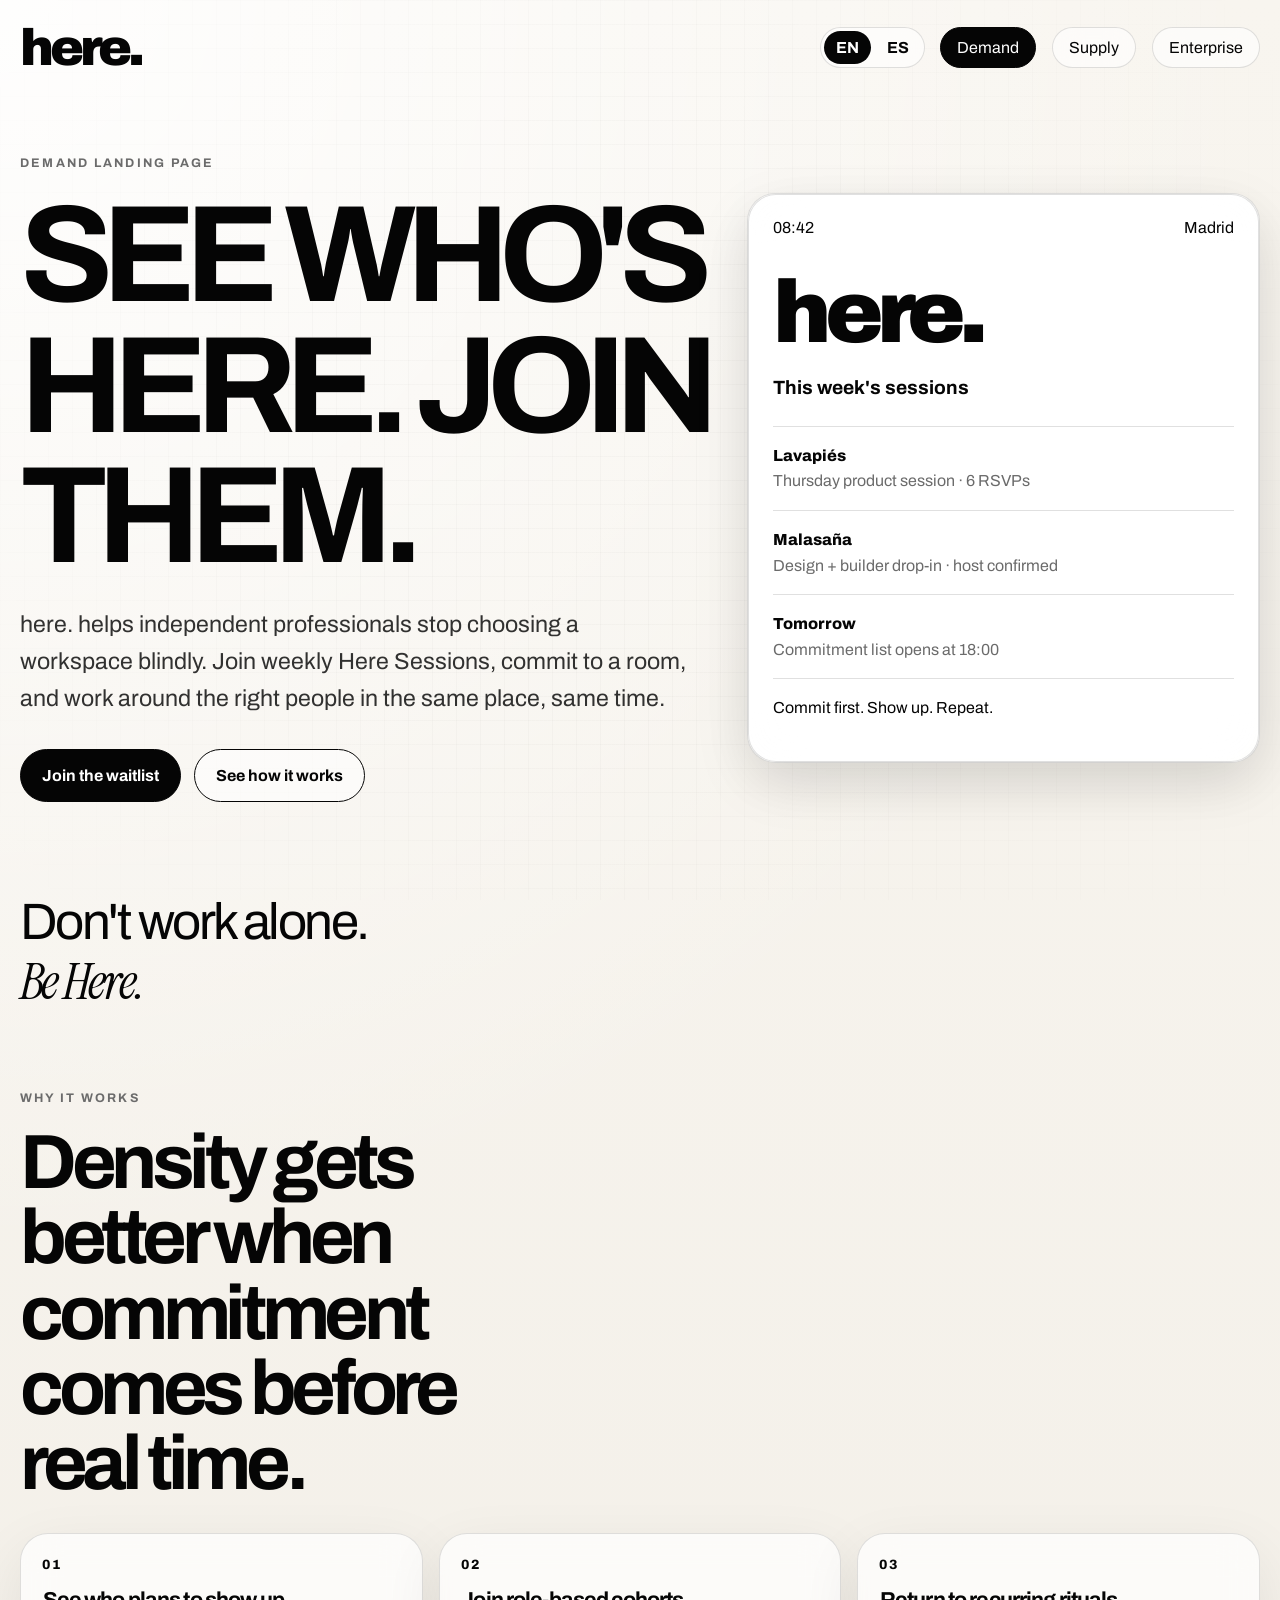
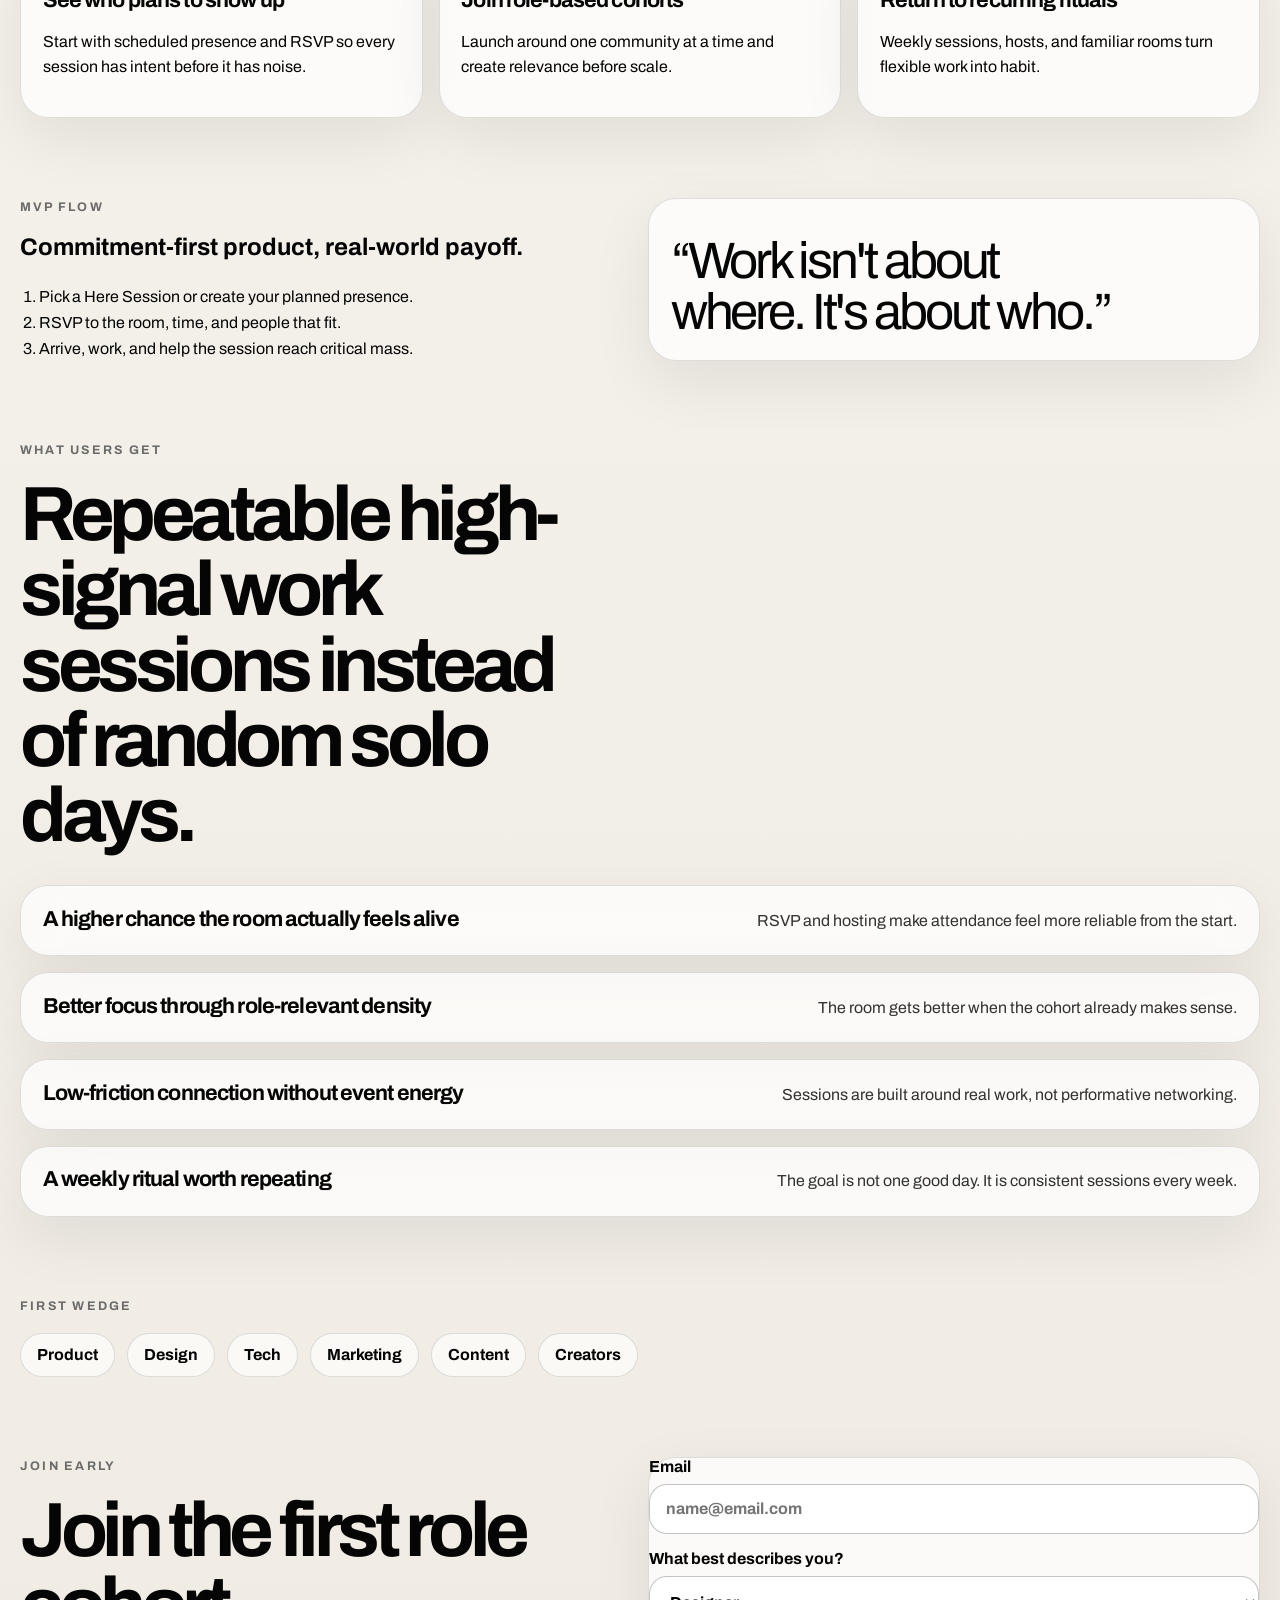
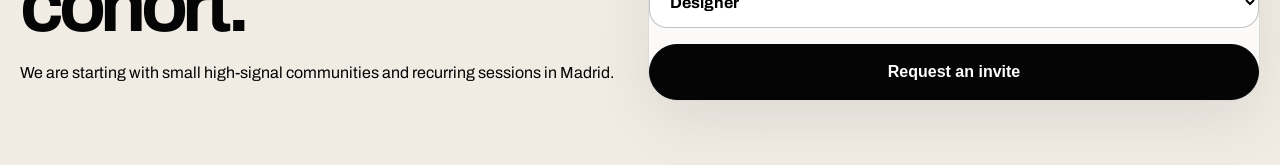
==== demand.html @ 6c0c09dd "Update landing pages from March strategy deck" ====
<!DOCTYPE html>
<html lang="en">
  <head>
    <meta charset="UTF-8" />
    <meta name="viewport" content="width=device-width, initial-scale=1.0" />
    <title data-i18n="meta.demand.title">here. | Demand</title>
    <meta
      data-i18n-attr="content:meta.demand.description"
      name="description"
      content="here. helps independent professionals join repeatable high-density work sessions through scheduled presence and lightweight RSVP."
    />
    <link rel="preconnect" href="https://fonts.googleapis.com" />
    <link rel="preconnect" href="https://fonts.gstatic.com" crossorigin />
    <link
      href="https://fonts.googleapis.com/css2?family=Archivo:wght@400;500;700;800;900&family=Instrument+Serif:ital@0;1&display=swap"
      rel="stylesheet"
    />
    <link rel="stylesheet" href="./styles.css" />
    <script defer src="./script.js"></script>
  </head>
  <body>
    <div class="page-noise" aria-hidden="true"></div>
    <header class="site-header">
      <a class="brandmark" href="./index.html" aria-label="here. home">here.</a>
      <div class="header-actions">
        <div class="language-switcher" aria-label="Language switcher">
          <button type="button" class="lang-button" data-lang="en">EN</button>
          <button type="button" class="lang-button" data-lang="es">ES</button>
        </div>
        <nav class="site-nav">
        <a href="./demand.html" aria-current="page" data-i18n="nav.demand">Demand</a>
        <a href="./supply.html" data-i18n="nav.supply">Supply</a>
        <a href="./enterprise.html" data-i18n="nav.enterprise">Enterprise</a>
        </nav>
      </div>
    </header>

    <main>
      <section class="hero hero-demand">
        <div class="hero-copy reveal">
          <p class="eyebrow" data-i18n="demand.hero.eyebrow">Demand landing page</p>
          <h1 data-i18n="demand.hero.title">See who&apos;s Here. Join them.</h1>
          <p class="hero-text" data-i18n="demand.hero.text">
            here. helps independent professionals stop choosing a workspace
            blindly. Join weekly Here Sessions, commit to a room, and work
            around the right people in the same place, same time.
          </p>
          <div class="hero-actions">
            <a class="button button-solid" href="#waitlist" data-i18n="demand.hero.ctaPrimary">Join the waitlist</a>
            <a class="button button-ghost" href="#how-it-works" data-i18n="demand.hero.ctaSecondary">See how it works</a>
          </div>
        </div>

        <div class="hero-panel reveal">
          <div class="presence-card">
            <div class="presence-top">
              <span>08:42</span>
              <span>Madrid</span>
            </div>
            <div class="presence-brand">here.</div>
            <p class="presence-question" data-i18n="demand.card.title">This week&apos;s sessions</p>
            <ul class="presence-list">
              <li>
                <span class="presence-place" data-i18n="demand.card.placeOne">Lavapiés</span>
                <span class="presence-meta" data-i18n="demand.card.metaOne">Thursday product session · 6 RSVPs</span>
              </li>
              <li>
                <span class="presence-place" data-i18n="demand.card.placeTwo">Malasaña</span>
                <span class="presence-meta" data-i18n="demand.card.metaTwo">Design + builder drop-in · host confirmed</span>
              </li>
              <li>
                <span class="presence-place" data-i18n="demand.card.placeThree">Tomorrow</span>
                <span class="presence-meta" data-i18n="demand.card.metaThree">Commitment list opens at 18:00</span>
              </li>
            </ul>
            <p class="presence-foot" data-i18n="demand.card.foot">
              Commit first. Show up. Repeat.
            </p>
          </div>
        </div>
      </section>

      <section class="statement-strip reveal">
        <p data-i18n="demand.statement.one">Don&apos;t work alone.</p>
        <p data-i18n="demand.statement.two">Be Here.</p>
      </section>

      <section class="content-grid" id="problem">
        <div class="section-intro reveal">
          <p class="eyebrow" data-i18n="demand.why.eyebrow">Why it works</p>
          <h2 data-i18n="demand.why.title">Density gets better when commitment comes before real time.</h2>
        </div>
        <div class="feature-grid">
          <article class="feature-card reveal">
            <span class="feature-index">01</span>
            <h3 data-i18n="demand.why.one.title">See who plans to show up</h3>
            <p data-i18n="demand.why.one.text">
              Start with scheduled presence and RSVP so every session has intent
              before it has noise.
            </p>
          </article>
          <article class="feature-card reveal">
            <span class="feature-index">02</span>
            <h3 data-i18n="demand.why.two.title">Join role-based cohorts</h3>
            <p data-i18n="demand.why.two.text">
              Launch around one community at a time and create relevance before scale.
            </p>
          </article>
          <article class="feature-card reveal">
            <span class="feature-index">03</span>
            <h3 data-i18n="demand.why.three.title">Return to recurring rituals</h3>
            <p data-i18n="demand.why.three.text">
              Weekly sessions, hosts, and familiar rooms turn flexible work into habit.
            </p>
          </article>
        </div>
      </section>

      <section class="split-section" id="how-it-works">
        <div class="split-copy reveal">
          <p class="eyebrow" data-i18n="demand.product.eyebrow">MVP flow</p>
          <h2 data-i18n="demand.product.title">Commitment-first product, real-world payoff.</h2>
          <ol class="steps">
            <li data-i18n="demand.product.stepOne">Pick a Here Session or create your planned presence.</li>
            <li data-i18n="demand.product.stepTwo">RSVP to the room, time, and people that fit.</li>
            <li data-i18n="demand.product.stepThree">Arrive, work, and help the session reach critical mass.</li>
          </ol>
        </div>
        <div class="split-visual reveal">
          <div class="quote-card">
            <p class="quote-text" data-i18n="demand.product.quote">
              “Work isn’t about where. It’s about who.”
            </p>
          </div>
        </div>
      </section>

      <section class="content-grid">
        <div class="section-intro reveal">
          <p class="eyebrow" data-i18n="demand.benefits.eyebrow">What users get</p>
          <h2 data-i18n="demand.benefits.title">Repeatable high-signal work sessions instead of random solo days.</h2>
        </div>
        <div class="benefit-stack">
          <article class="benefit-row reveal">
            <h3 data-i18n="demand.benefits.one.title">A higher chance the room actually feels alive</h3>
            <p data-i18n="demand.benefits.one.text">
              RSVP and hosting make attendance feel more reliable from the start.
            </p>
          </article>
          <article class="benefit-row reveal">
            <h3 data-i18n="demand.benefits.two.title">Better focus through role-relevant density</h3>
            <p data-i18n="demand.benefits.two.text">
              The room gets better when the cohort already makes sense.
            </p>
          </article>
          <article class="benefit-row reveal">
            <h3 data-i18n="demand.benefits.three.title">Low-friction connection without event energy</h3>
            <p data-i18n="demand.benefits.three.text">
              Sessions are built around real work, not performative networking.
            </p>
          </article>
          <article class="benefit-row reveal">
            <h3 data-i18n="demand.benefits.four.title">A weekly ritual worth repeating</h3>
            <p data-i18n="demand.benefits.four.text">
              The goal is not one good day. It is consistent sessions every week.
            </p>
          </article>
        </div>
      </section>

      <section class="audience-band reveal">
        <p class="eyebrow" data-i18n="demand.audience.eyebrow">First wedge</p>
        <div class="audience-tags">
          <span data-i18n="demand.audience.tagOne">Product</span>
          <span data-i18n="demand.audience.tagTwo">Design</span>
          <span data-i18n="demand.audience.tagThree">Tech</span>
          <span data-i18n="demand.audience.tagFour">Marketing</span>
          <span data-i18n="demand.audience.tagFive">Content</span>
          <span data-i18n="demand.audience.tagSix">Creators</span>
        </div>
      </section>

      <section class="waitlist-section" id="waitlist">
        <div class="waitlist-copy reveal">
          <p class="eyebrow" data-i18n="demand.waitlist.eyebrow">Join early</p>
          <h2 data-i18n="demand.waitlist.title">Join the first role cohort.</h2>
          <p data-i18n="demand.waitlist.text">
            We are starting with small high-signal communities and recurring
            sessions in Madrid.
          </p>
        </div>
        <form class="waitlist-form reveal">
          <label>
            <span data-i18n="demand.form.emailLabel">Email</span>
            <input type="email" placeholder="name@email.com" data-i18n-attr="placeholder:demand.form.emailPlaceholder" />
          </label>
          <label>
            <span data-i18n="demand.form.roleLabel">What best describes you?</span>
            <select>
              <option data-i18n="demand.form.roleOne">Designer</option>
              <option data-i18n="demand.form.roleTwo">Builder</option>
              <option data-i18n="demand.form.roleThree">Marketer</option>
              <option data-i18n="demand.form.roleFour">Creator</option>
              <option data-i18n="demand.form.roleFive">Other independent professional</option>
            </select>
          </label>
          <button class="button button-solid" type="submit" data-i18n="demand.form.button">
            Request an invite
          </button>
        </form>
      </section>
    </main>
  </body>
</html>
---- styles.css ----
:root {
  --bg: #f4f1ea;
  --paper: #ffffff;
  --ink: #050505;
  --muted: #6b6b6b;
  --signal: #1d8f63;
  --warm: #bc7e41;
  --line: rgba(5, 5, 5, 0.12);
  --line-strong: rgba(5, 5, 5, 0.24);
  --shadow: 0 20px 60px rgba(5, 5, 5, 0.08);
  --radius: 28px;
  --max-width: 1240px;
}

* {
  box-sizing: border-box;
}

html {
  scroll-behavior: smooth;
}

body {
  margin: 0;
  background:
    radial-gradient(circle at top left, rgba(255, 255, 255, 0.9), transparent 35%),
    linear-gradient(180deg, #f8f5ef 0%, #f0ece4 100%);
  color: var(--ink);
  font-family: "Archivo", "Helvetica Neue", sans-serif;
}

body.selector-page {
  min-height: 100vh;
  display: grid;
  place-items: center;
}

a {
  color: inherit;
  text-decoration: none;
}

p,
li,
input,
select,
button {
  font-size: 1rem;
  line-height: 1.6;
}

h1,
h2,
h3,
strong {
  margin: 0;
}

.page-noise {
  position: fixed;
  inset: 0;
  background-image:
    linear-gradient(rgba(5, 5, 5, 0.02) 1px, transparent 1px),
    linear-gradient(90deg, rgba(5, 5, 5, 0.02) 1px, transparent 1px);
  background-size: 24px 24px;
  pointer-events: none;
  mask-image: radial-gradient(circle at center, black 40%, transparent 100%);
}

.site-header,
.hero,
.statement-strip,
.content-grid,
.split-section,
.audience-band,
.sound-section,
.waitlist-section,
.pricing-band {
  width: min(calc(100% - 2rem), var(--max-width));
  margin-inline: auto;
}

.site-header {
  display: flex;
  align-items: center;
  justify-content: space-between;
  padding: 1.25rem 0 0;
}

.brandmark,
.selector-brand {
  font-size: clamp(2rem, 4vw, 4rem);
  font-weight: 900;
  letter-spacing: -0.08em;
}

.site-nav {
  display: flex;
  gap: 1rem;
}

.header-actions {
  display: flex;
  align-items: center;
  gap: 0.9rem;
}

.language-switcher {
  display: inline-flex;
  align-items: center;
  gap: 0.25rem;
  padding: 0.2rem;
  border: 1px solid var(--line);
  border-radius: 999px;
  background: rgba(255, 255, 255, 0.6);
  backdrop-filter: blur(14px);
}

.lang-button {
  border: 0;
  background: transparent;
  color: var(--ink);
  border-radius: 999px;
  padding: 0.5rem 0.75rem;
  font: inherit;
  font-weight: 700;
  cursor: pointer;
}

.lang-button.is-active {
  background: var(--ink);
  color: var(--paper);
}

.site-nav a {
  border: 1px solid var(--line);
  border-radius: 999px;
  padding: 0.7rem 1rem;
  background: rgba(255, 255, 255, 0.6);
  backdrop-filter: blur(14px);
}

.site-nav a[aria-current="page"] {
  border-color: var(--ink);
  background: var(--ink);
  color: var(--paper);
}

.hero {
  min-height: calc(100vh - 5rem);
  display: grid;
  grid-template-columns: 1.15fr 0.85fr;
  gap: 2rem;
  align-items: center;
  padding: 4rem 0 5rem;
}

.hero-copy h1 {
  max-width: 9ch;
  font-size: clamp(4rem, 11vw, 8.6rem);
  line-height: 0.95;
  letter-spacing: -0.08em;
  text-transform: uppercase;
}

.eyebrow {
  margin: 0 0 1rem;
  color: var(--muted);
  font-size: 0.78rem;
  font-weight: 700;
  letter-spacing: 0.18em;
  text-transform: uppercase;
}

.hero-text,
.selector-intro {
  max-width: 42rem;
  margin: 1.5rem 0 0;
  font-size: clamp(1.1rem, 2vw, 1.45rem);
  color: rgba(5, 5, 5, 0.82);
}

.hero-actions {
  display: flex;
  flex-wrap: wrap;
  gap: 0.85rem;
  margin-top: 2rem;
}

.button {
  display: inline-flex;
  align-items: center;
  justify-content: center;
  min-height: 3.3rem;
  padding: 0.8rem 1.3rem;
  border-radius: 999px;
  border: 1px solid var(--ink);
  font-weight: 700;
}

.button-solid {
  background: var(--ink);
  color: var(--paper);
}

.button-ghost {
  background: rgba(255, 255, 255, 0.55);
}

.hero-panel,
.selector-card,
.feature-card,
.quote-card,
.benefit-row,
.sound-card,
.waitlist-form,
.metrics-card,
.presence-card,
.price-cards article {
  background: rgba(255, 255, 255, 0.72);
  border: 1px solid var(--line);
  border-radius: var(--radius);
  box-shadow: var(--shadow);
  backdrop-filter: blur(18px);
}

.presence-card,
.metrics-card {
  padding: 1.5rem;
}

.presence-top,
.metric-row {
  display: flex;
  justify-content: space-between;
  gap: 1rem;
}

.presence-brand {
  margin-top: 1.8rem;
  font-size: clamp(3rem, 7vw, 5.5rem);
  font-weight: 900;
  letter-spacing: -0.08em;
}

.presence-question {
  margin: 0.8rem 0 1.4rem;
  font-size: 1.2rem;
  font-weight: 700;
}

.presence-list {
  padding: 0;
  margin: 0;
  list-style: none;
  border-top: 1px solid var(--line);
}

.presence-list li,
.metric-row {
  padding: 1rem 0;
  border-bottom: 1px solid var(--line);
}

.presence-place,
.metric-row strong,
.sound-keyword {
  display: block;
  font-weight: 800;
}

.metric-row strong,
.price-cards article strong {
  color: var(--signal);
}

.presence-meta,
.metrics-note {
  color: var(--muted);
}

.statement-strip {
  display: grid;
  gap: 0.35rem;
  padding: 0 0 5rem;
}

.statement-strip p {
  margin: 0;
  font-size: clamp(1.7rem, 4vw, 3.3rem);
  line-height: 1.05;
  letter-spacing: -0.05em;
}

.statement-strip p:last-child {
  font-family: "Instrument Serif", serif;
  font-style: italic;
}

.content-grid,
.sound-section,
.pricing-band {
  padding: 0 0 5rem;
}

.section-intro {
  margin-bottom: 2rem;
}

.section-intro h2,
.waitlist-copy h2 {
  max-width: 12ch;
  font-size: clamp(2.5rem, 6vw, 5rem);
  line-height: 0.98;
  letter-spacing: -0.07em;
}

.feature-grid,
.benefit-stack,
.price-cards {
  display: grid;
  gap: 1rem;
}

.feature-grid {
  grid-template-columns: repeat(3, minmax(0, 1fr));
}

.feature-card,
.benefit-row,
.quote-card,
.sound-card,
.price-cards article {
  padding: 1.35rem;
}

.feature-index {
  display: inline-block;
  margin-bottom: 1rem;
  font-size: 0.84rem;
  font-weight: 800;
  letter-spacing: 0.14em;
}

.feature-card h3,
.benefit-row h3 {
  font-size: 1.35rem;
  line-height: 1.1;
  letter-spacing: -0.04em;
}

.split-section,
.waitlist-section {
  display: grid;
  grid-template-columns: repeat(2, minmax(0, 1fr));
  gap: 1rem;
  align-items: stretch;
  padding: 0 0 5rem;
}

.steps,
.value-list {
  margin: 1.5rem 0 0;
  padding-left: 1.2rem;
}

.split-visual {
  display: grid;
}

.quote-card {
  min-height: 100%;
  display: grid;
  place-items: end start;
}

.quote-text {
  margin: 0;
  max-width: 16ch;
  font-size: clamp(2rem, 4vw, 3.7rem);
  line-height: 1;
  letter-spacing: -0.06em;
}

.benefit-row {
  display: flex;
  align-items: start;
  justify-content: space-between;
  gap: 1.25rem;
}

.benefit-row p {
  max-width: 34rem;
  margin: 0;
  color: rgba(5, 5, 5, 0.82);
}

.audience-band {
  padding: 0 0 5rem;
}

.audience-tags {
  display: flex;
  flex-wrap: wrap;
  gap: 0.75rem;
}

.audience-tags span {
  padding: 0.8rem 1rem;
  border: 1px solid var(--line);
  border-radius: 999px;
  background: rgba(255, 255, 255, 0.65);
  font-weight: 700;
}

.sound-card {
  max-width: 40rem;
}

.pricing-band .price-cards {
  grid-template-columns: repeat(3, minmax(0, 1fr));
}

.price-cards article strong {
  font-size: clamp(2rem, 4vw, 3rem);
  line-height: 1;
  letter-spacing: -0.06em;
}

.price-cards article {
  border-color: rgba(29, 143, 99, 0.18);
}

.price-cards article span {
  display: block;
  margin-top: 0.65rem;
  color: var(--muted);
}

.waitlist-section {
  padding-bottom: 4rem;
}

.waitlist-form {
  display: grid;
  gap: 1rem;
}

.waitlist-form label {
  display: grid;
  gap: 0.45rem;
  font-weight: 700;
}

.waitlist-form input,
.waitlist-form select {
  width: 100%;
  border: 1px solid var(--line-strong);
  border-radius: 18px;
  padding: 0.95rem 1rem;
  font: inherit;
  background: rgba(255, 255, 255, 0.95);
}

.selector-shell {
  width: min(calc(100% - 2rem), 70rem);
  padding: 3rem;
}

.selector-grid {
  display: grid;
  grid-template-columns: repeat(2, minmax(0, 1fr));
  gap: 1rem;
  margin-top: 2rem;
}

.selector-card {
  display: grid;
  gap: 0.75rem;
  padding: 1.5rem;
}

.selector-card strong {
  font-size: 1.6rem;
  line-height: 1.05;
  letter-spacing: -0.05em;
}

.selector-label,
.metrics-label {
  color: var(--muted);
  font-size: 0.78rem;
  font-weight: 700;
  letter-spacing: 0.16em;
  text-transform: uppercase;
}

.index-page .selector-grid {
  margin-top: 0;
}

.reveal {
  opacity: 0;
  transform: translateY(20px);
  transition: opacity 700ms ease, transform 700ms ease;
}

.reveal.is-visible {
  opacity: 1;
  transform: translateY(0);
}

@media (prefers-reduced-motion: reduce) {
  html {
    scroll-behavior: auto;
  }

  .reveal {
    opacity: 1;
    transform: none;
    transition: none;
  }
}

@media (max-width: 960px) {
  .hero,
  .split-section,
  .waitlist-section,
  .feature-grid,
  .pricing-band .price-cards,
  .selector-grid {
    grid-template-columns: 1fr;
  }

  .hero {
    min-height: auto;
    padding-top: 2.5rem;
  }

  .benefit-row {
    flex-direction: column;
  }

  .section-intro h2,
  .waitlist-copy h2,
  .quote-text {
    max-width: none;
  }
}

@media (max-width: 640px) {
  .site-header {
    flex-direction: column;
    align-items: flex-start;
    gap: 1rem;
  }

  .header-actions {
    width: 100%;
    flex-direction: column;
    align-items: flex-start;
  }

  .selector-shell {
    padding: 1.5rem;
  }

  .hero-copy h1 {
    font-size: clamp(3rem, 20vw, 5.2rem);
  }

  .statement-strip p {
    font-size: clamp(1.5rem, 8vw, 2.4rem);
  }
}
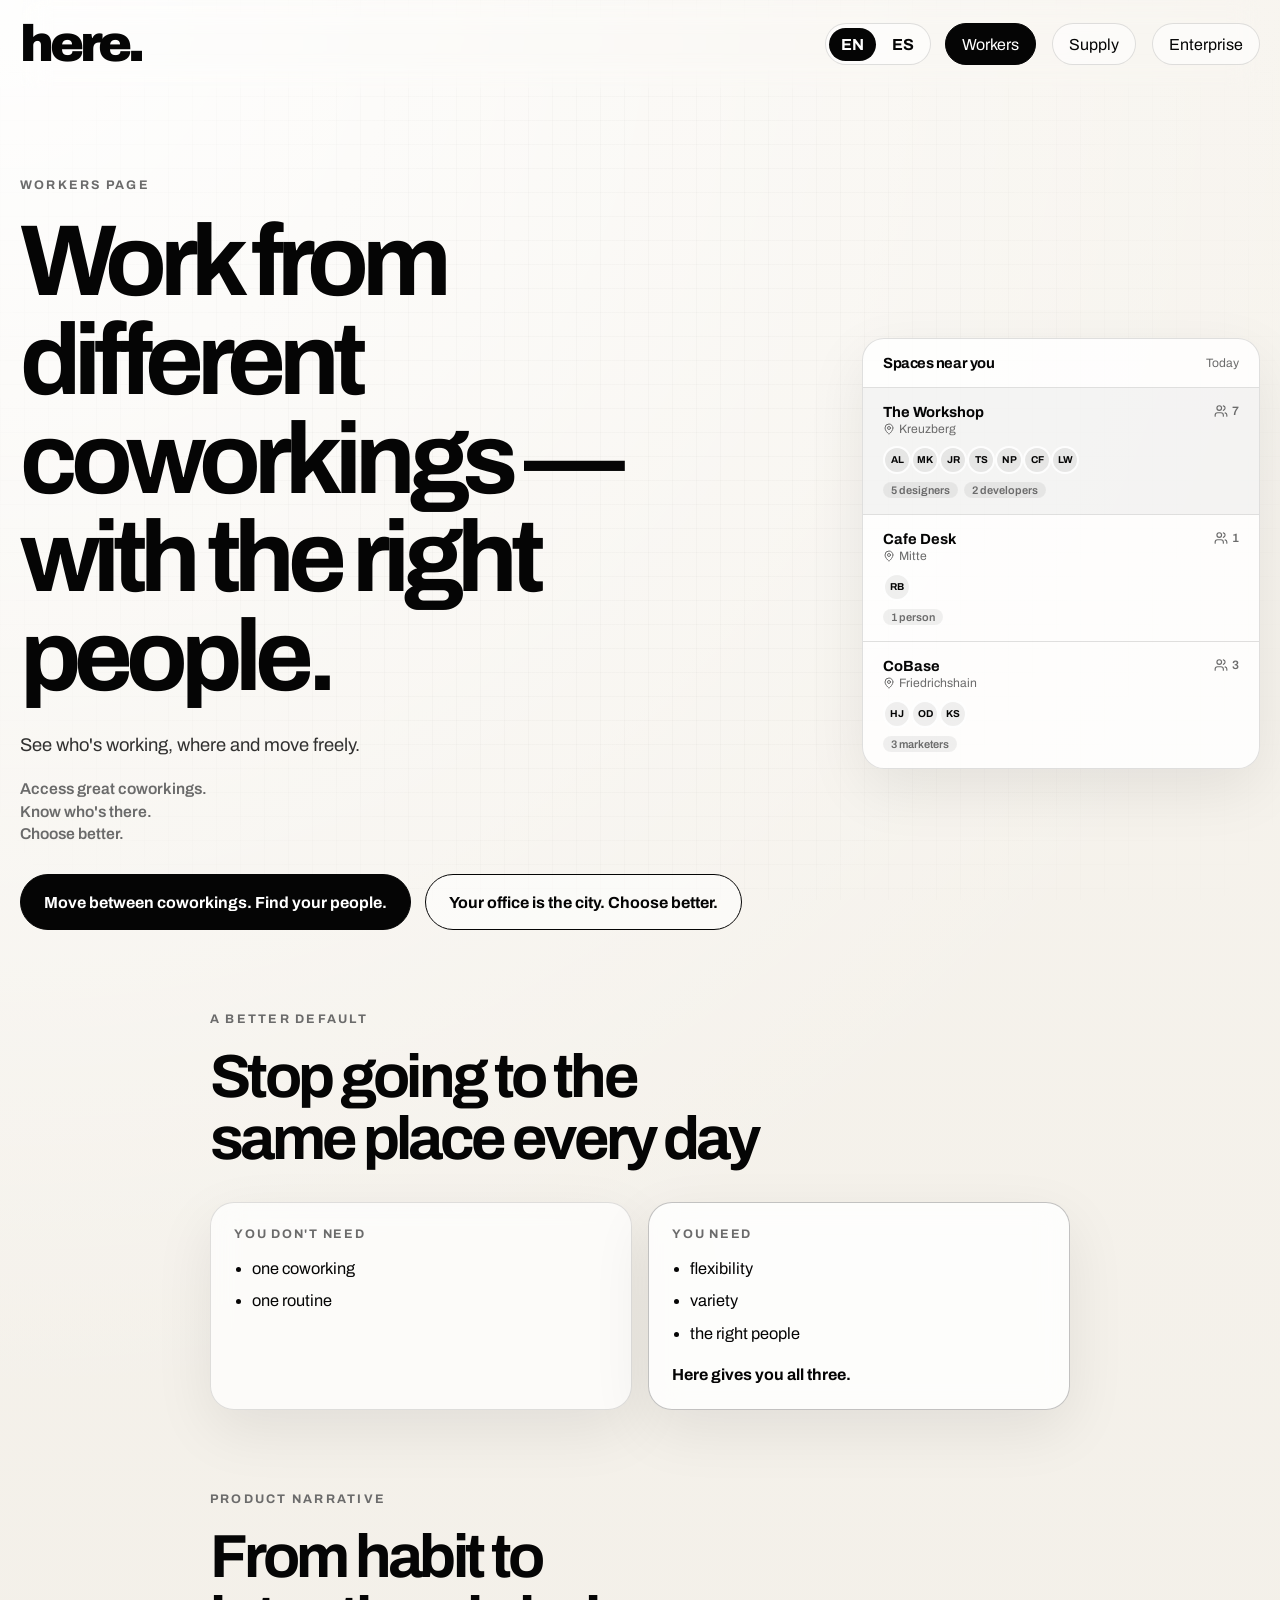
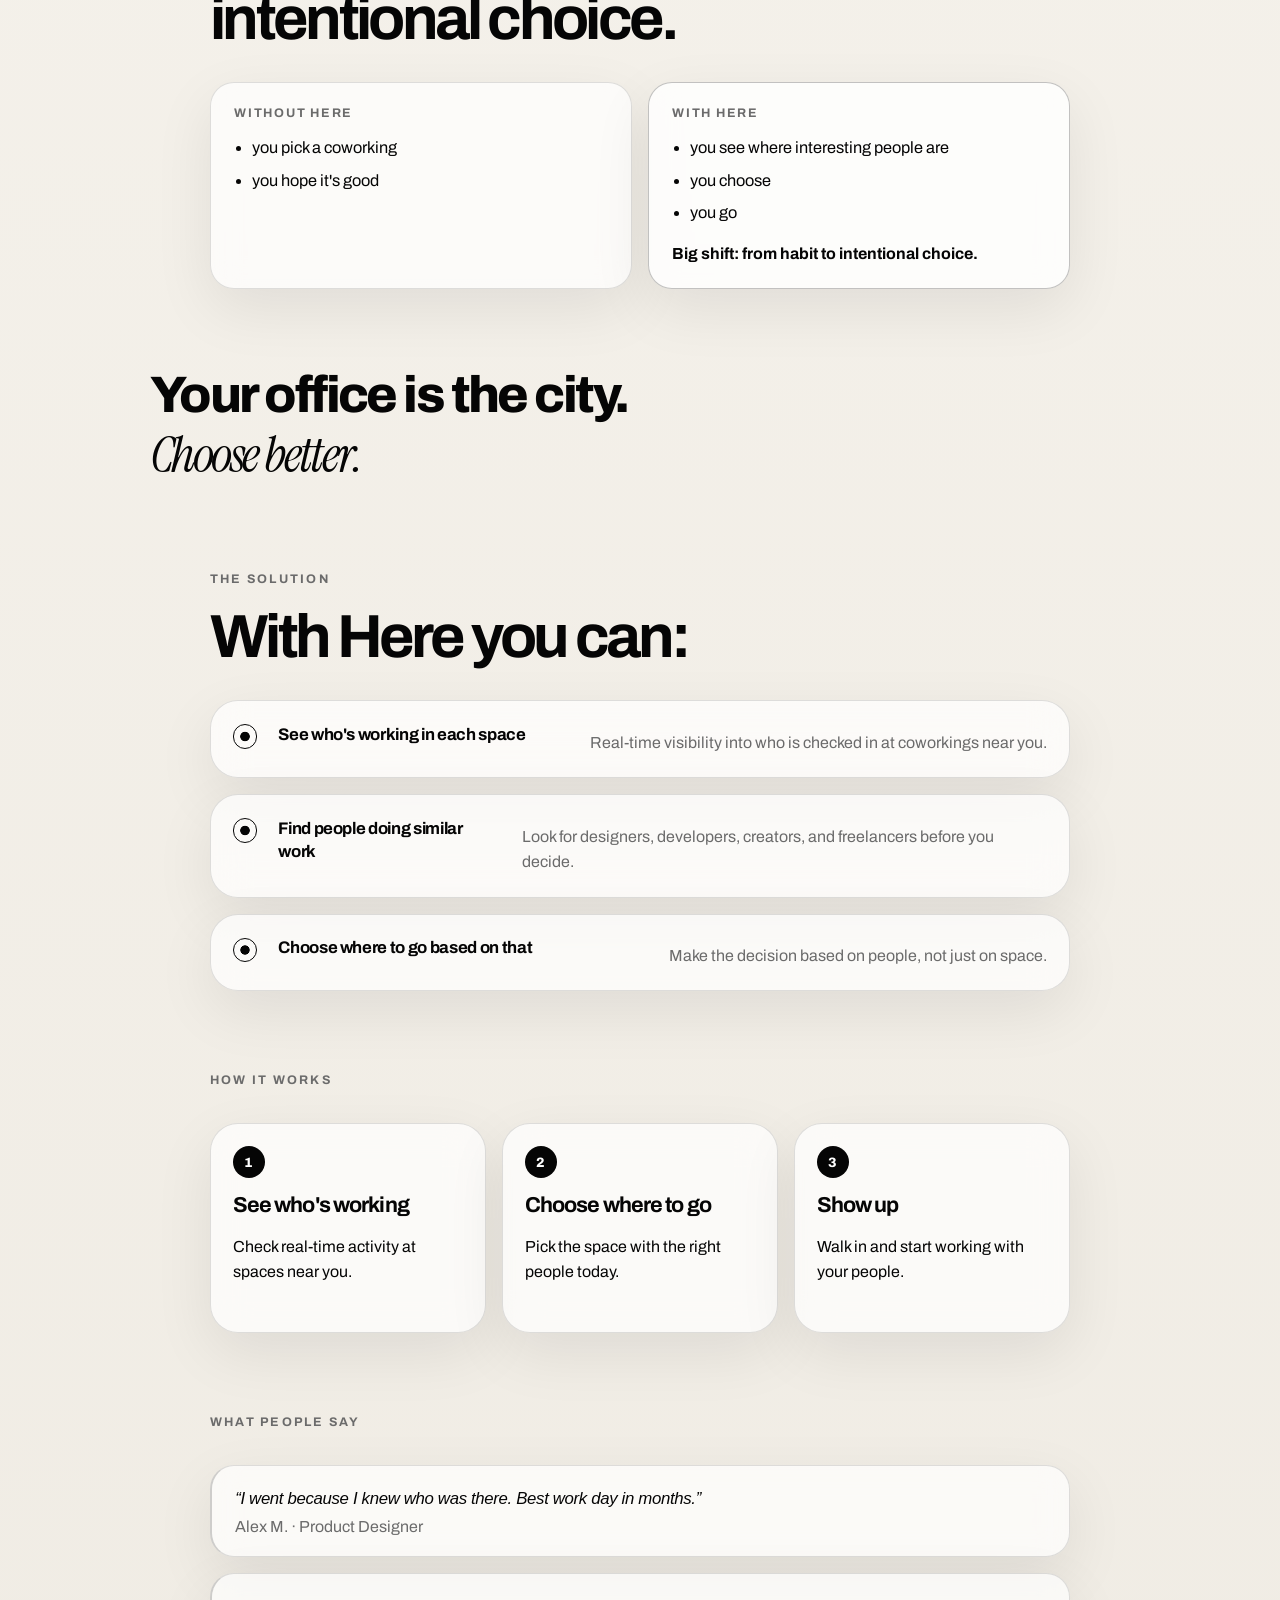
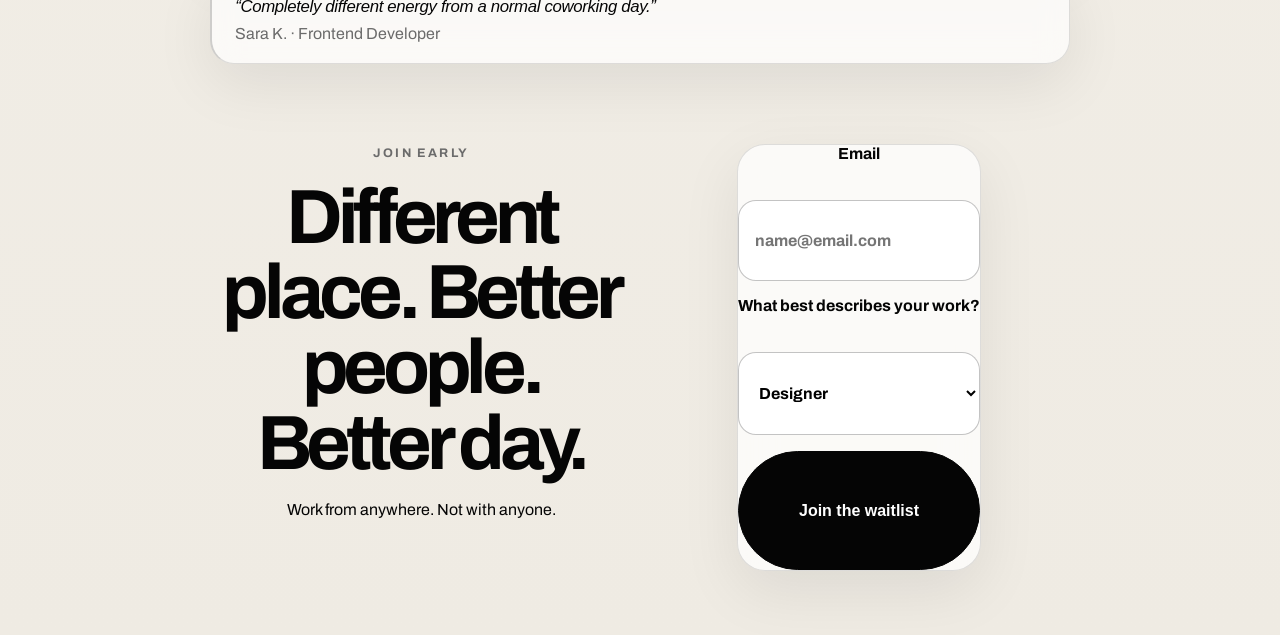
==== commit 29572a8d: "Refresh demand page and add opening sound" ====
--- a/demand.html
+++ b/demand.html
@@ -3,11 +3,11 @@
   <head>
     <meta charset="UTF-8" />
     <meta name="viewport" content="width=device-width, initial-scale=1.0" />
-    <title data-i18n="meta.demand.title">here. | Demand</title>
+    <title data-i18n="meta.demand.title">here. | Workers</title>
     <meta
       data-i18n-attr="content:meta.demand.description"
       name="description"
-      content="here. helps independent professionals join repeatable high-density work sessions through scheduled presence and lightweight RSVP."
+      content="here. shows workers who is at each coworking so they can choose where to go based on people, not guesswork."
     />
     <link rel="preconnect" href="https://fonts.googleapis.com" />
     <link rel="preconnect" href="https://fonts.gstatic.com" crossorigin />
@@ -18,7 +18,7 @@
     <link rel="stylesheet" href="./styles.css" />
     <script defer src="./script.js"></script>
   </head>
-  <body>
+  <body class="demand-workers-page">
     <div class="page-noise" aria-hidden="true"></div>
     <header class="site-header">
       <a class="brandmark" href="./index.html" aria-label="here. home">here.</a>
@@ -28,7 +28,7 @@
           <button type="button" class="lang-button" data-lang="es">ES</button>
         </div>
         <nav class="site-nav">
-        <a href="./demand.html" aria-current="page" data-i18n="nav.demand">Demand</a>
+        <a href="./demand.html" aria-current="page" data-i18n="nav.demand">Workers</a>
         <a href="./supply.html" data-i18n="nav.supply">Supply</a>
         <a href="./enterprise.html" data-i18n="nav.enterprise">Enterprise</a>
         </nav>
@@ -36,176 +36,266 @@
     </header>
 
     <main>
-      <section class="hero hero-demand">
+      <section class="hero hero-demand hero-demand-workers">
         <div class="hero-copy reveal">
-          <p class="eyebrow" data-i18n="demand.hero.eyebrow">Demand landing page</p>
-          <h1 data-i18n="demand.hero.title">See who&apos;s Here. Join them.</h1>
+          <p class="eyebrow" data-i18n="demand.hero.eyebrow">Workers page</p>
+          <h1 data-i18n="demand.hero.title">Work from different coworkings — with the right people.</h1>
           <p class="hero-text" data-i18n="demand.hero.text">
-            here. helps independent professionals stop choosing a workspace
-            blindly. Join weekly Here Sessions, commit to a room, and work
-            around the right people in the same place, same time.
+            See who&apos;s working, where and move freely.
           </p>
+          <div class="demand-hero-sub reveal">
+            <span data-i18n="demand.hero.subOne">Access great coworkings.</span>
+            <span data-i18n="demand.hero.subTwo">Know who&apos;s there.</span>
+            <span data-i18n="demand.hero.subThree">Choose better.</span>
+          </div>
           <div class="hero-actions">
-            <a class="button button-solid" href="#waitlist" data-i18n="demand.hero.ctaPrimary">Join the waitlist</a>
-            <a class="button button-ghost" href="#how-it-works" data-i18n="demand.hero.ctaSecondary">See how it works</a>
+            <a class="button button-solid" href="#waitlist" data-i18n="demand.hero.ctaPrimary">Move between coworkings. Find your people.</a>
+            <a class="button button-ghost" href="#city-office" data-i18n="demand.hero.ctaSecondary">Your office is the city. Choose better.</a>
           </div>
         </div>
 
-        <div class="hero-panel reveal">
-          <div class="presence-card">
-            <div class="presence-top">
-              <span>08:42</span>
-              <span>Madrid</span>
+        <div class="hero-panel reveal demand-mock-shell">
+          <div class="lg:pl-8">
+            <div class="w-full max-w-md mx-auto">
+              <div class="rounded-xl border border-border bg-card overflow-hidden shadow-sm demand-hero-browser">
+                <div class="px-5 py-4 border-b border-border">
+                  <div class="flex items-center justify-between">
+                    <span class="text-sm font-semibold text-foreground tracking-tight" data-i18n="demand.card.title">Spaces near you</span>
+                    <span class="text-xs text-muted-foreground" data-i18n="demand.card.today">Today</span>
+                  </div>
+                </div>
+                <div class="divide-y divide-border">
+                  <div class="px-5 py-4 transition-colors bg-accent/50">
+                    <div class="flex items-start justify-between mb-2.5">
+                      <div>
+                        <h4 class="text-sm font-semibold text-foreground" data-i18n="demand.card.placeOne">The Workshop</h4>
+                        <div class="flex items-center gap-1 mt-0.5">
+                          <svg xmlns="http://www.w3.org/2000/svg" width="24" height="24" viewBox="0 0 24 24" fill="none" stroke="currentColor" stroke-width="2" stroke-linecap="round" stroke-linejoin="round" class="lucide lucide-map-pin w-3 h-3 text-muted-foreground"><path d="M20 10c0 4.993-5.539 10.193-7.399 11.799a1 1 0 0 1-1.202 0C9.539 20.193 4 14.993 4 10a8 8 0 0 1 16 0"></path><circle cx="12" cy="10" r="3"></circle></svg>
+                          <span class="text-xs text-muted-foreground" data-i18n="demand.card.metaOne">Kreuzberg</span>
+                        </div>
+                      </div>
+                      <div class="flex items-center gap-1 text-muted-foreground">
+                        <svg xmlns="http://www.w3.org/2000/svg" width="24" height="24" viewBox="0 0 24 24" fill="none" stroke="currentColor" stroke-width="2" stroke-linecap="round" stroke-linejoin="round" class="lucide lucide-users w-3.5 h-3.5"><path d="M16 21v-2a4 4 0 0 0-4-4H6a4 4 0 0 0-4 4v2"></path><circle cx="9" cy="7" r="4"></circle><path d="M22 21v-2a4 4 0 0 0-3-3.87"></path><path d="M16 3.13a4 4 0 0 1 0 7.75"></path></svg>
+                        <span class="text-xs font-medium" data-i18n="demand.card.countOne">7</span>
+                      </div>
+                    </div>
+                    <div class="flex items-center gap-1 mb-2">
+                      <div class="w-7 h-7 rounded-full bg-secondary flex items-center justify-center text-[10px] font-semibold text-secondary-foreground border-2 border-card -ml-1 first:ml-0">AL</div>
+                      <div class="w-7 h-7 rounded-full bg-secondary flex items-center justify-center text-[10px] font-semibold text-secondary-foreground border-2 border-card -ml-1 first:ml-0">MK</div>
+                      <div class="w-7 h-7 rounded-full bg-secondary flex items-center justify-center text-[10px] font-semibold text-secondary-foreground border-2 border-card -ml-1 first:ml-0">JR</div>
+                      <div class="w-7 h-7 rounded-full bg-secondary flex items-center justify-center text-[10px] font-semibold text-secondary-foreground border-2 border-card -ml-1 first:ml-0">TS</div>
+                      <div class="w-7 h-7 rounded-full bg-secondary flex items-center justify-center text-[10px] font-semibold text-secondary-foreground border-2 border-card -ml-1 first:ml-0">NP</div>
+                      <div class="w-7 h-7 rounded-full bg-secondary flex items-center justify-center text-[10px] font-semibold text-secondary-foreground border-2 border-card -ml-1 first:ml-0">CF</div>
+                      <div class="w-7 h-7 rounded-full bg-secondary flex items-center justify-center text-[10px] font-semibold text-secondary-foreground border-2 border-card -ml-1 first:ml-0">LW</div>
+                    </div>
+                    <div class="flex gap-1.5 flex-wrap">
+                      <span class="text-[11px] font-medium text-muted-foreground bg-secondary px-2 py-0.5 rounded-full" data-i18n="demand.card.tagOne">5 designers</span>
+                      <span class="text-[11px] font-medium text-muted-foreground bg-secondary px-2 py-0.5 rounded-full" data-i18n="demand.card.tagTwo">2 developers</span>
+                    </div>
+                  </div>
+                  <div class="px-5 py-4 transition-colors">
+                    <div class="flex items-start justify-between mb-2.5">
+                      <div>
+                        <h4 class="text-sm font-semibold text-foreground" data-i18n="demand.card.placeTwo">Café Desk</h4>
+                        <div class="flex items-center gap-1 mt-0.5">
+                          <svg xmlns="http://www.w3.org/2000/svg" width="24" height="24" viewBox="0 0 24 24" fill="none" stroke="currentColor" stroke-width="2" stroke-linecap="round" stroke-linejoin="round" class="lucide lucide-map-pin w-3 h-3 text-muted-foreground"><path d="M20 10c0 4.993-5.539 10.193-7.399 11.799a1 1 0 0 1-1.202 0C9.539 20.193 4 14.993 4 10a8 8 0 0 1 16 0"></path><circle cx="12" cy="10" r="3"></circle></svg>
+                          <span class="text-xs text-muted-foreground" data-i18n="demand.card.metaTwo">Mitte</span>
+                        </div>
+                      </div>
+                      <div class="flex items-center gap-1 text-muted-foreground">
+                        <svg xmlns="http://www.w3.org/2000/svg" width="24" height="24" viewBox="0 0 24 24" fill="none" stroke="currentColor" stroke-width="2" stroke-linecap="round" stroke-linejoin="round" class="lucide lucide-users w-3.5 h-3.5"><path d="M16 21v-2a4 4 0 0 0-4-4H6a4 4 0 0 0-4 4v2"></path><circle cx="9" cy="7" r="4"></circle><path d="M22 21v-2a4 4 0 0 0-3-3.87"></path><path d="M16 3.13a4 4 0 0 1 0 7.75"></path></svg>
+                        <span class="text-xs font-medium" data-i18n="demand.card.countTwo">1</span>
+                      </div>
+                    </div>
+                    <div class="flex items-center gap-1 mb-2">
+                      <div class="w-7 h-7 rounded-full bg-secondary flex items-center justify-center text-[10px] font-semibold text-secondary-foreground border-2 border-card -ml-1 first:ml-0">RB</div>
+                    </div>
+                    <div class="flex gap-1.5 flex-wrap">
+                      <span class="text-[11px] font-medium text-muted-foreground bg-secondary px-2 py-0.5 rounded-full" data-i18n="demand.card.tagThree">1 person</span>
+                    </div>
+                  </div>
+                  <div class="px-5 py-4 transition-colors">
+                    <div class="flex items-start justify-between mb-2.5">
+                      <div>
+                        <h4 class="text-sm font-semibold text-foreground" data-i18n="demand.card.placeThree">CoBase</h4>
+                        <div class="flex items-center gap-1 mt-0.5">
+                          <svg xmlns="http://www.w3.org/2000/svg" width="24" height="24" viewBox="0 0 24 24" fill="none" stroke="currentColor" stroke-width="2" stroke-linecap="round" stroke-linejoin="round" class="lucide lucide-map-pin w-3 h-3 text-muted-foreground"><path d="M20 10c0 4.993-5.539 10.193-7.399 11.799a1 1 0 0 1-1.202 0C9.539 20.193 4 14.993 4 10a8 8 0 0 1 16 0"></path><circle cx="12" cy="10" r="3"></circle></svg>
+                          <span class="text-xs text-muted-foreground" data-i18n="demand.card.metaThree">Friedrichshain</span>
+                        </div>
+                      </div>
+                      <div class="flex items-center gap-1 text-muted-foreground">
+                        <svg xmlns="http://www.w3.org/2000/svg" width="24" height="24" viewBox="0 0 24 24" fill="none" stroke="currentColor" stroke-width="2" stroke-linecap="round" stroke-linejoin="round" class="lucide lucide-users w-3.5 h-3.5"><path d="M16 21v-2a4 4 0 0 0-4-4H6a4 4 0 0 0-4 4v2"></path><circle cx="9" cy="7" r="4"></circle><path d="M22 21v-2a4 4 0 0 0-3-3.87"></path><path d="M16 3.13a4 4 0 0 1 0 7.75"></path></svg>
+                        <span class="text-xs font-medium" data-i18n="demand.card.countThree">3</span>
+                      </div>
+                    </div>
+                    <div class="flex items-center gap-1 mb-2">
+                      <div class="w-7 h-7 rounded-full bg-secondary flex items-center justify-center text-[10px] font-semibold text-secondary-foreground border-2 border-card -ml-1 first:ml-0">HJ</div>
+                      <div class="w-7 h-7 rounded-full bg-secondary flex items-center justify-center text-[10px] font-semibold text-secondary-foreground border-2 border-card -ml-1 first:ml-0">OD</div>
+                      <div class="w-7 h-7 rounded-full bg-secondary flex items-center justify-center text-[10px] font-semibold text-secondary-foreground border-2 border-card -ml-1 first:ml-0">KS</div>
+                    </div>
+                    <div class="flex gap-1.5 flex-wrap">
+                      <span class="text-[11px] font-medium text-muted-foreground bg-secondary px-2 py-0.5 rounded-full" data-i18n="demand.card.tagFour">3 marketers</span>
+                    </div>
+                  </div>
+                </div>
+              </div>
             </div>
-            <div class="presence-brand">here.</div>
-            <p class="presence-question" data-i18n="demand.card.title">This week&apos;s sessions</p>
-            <ul class="presence-list">
-              <li>
-                <span class="presence-place" data-i18n="demand.card.placeOne">Lavapiés</span>
-                <span class="presence-meta" data-i18n="demand.card.metaOne">Thursday product session · 6 RSVPs</span>
-              </li>
-              <li>
-                <span class="presence-place" data-i18n="demand.card.placeTwo">Malasaña</span>
-                <span class="presence-meta" data-i18n="demand.card.metaTwo">Design + builder drop-in · host confirmed</span>
-              </li>
-              <li>
-                <span class="presence-place" data-i18n="demand.card.placeThree">Tomorrow</span>
-                <span class="presence-meta" data-i18n="demand.card.metaThree">Commitment list opens at 18:00</span>
-              </li>
+          </div>
+        </div>
+      </section>
+
+      <section class="content-grid demand-simple-section">
+        <div class="section-intro reveal demand-simple-intro">
+          <p class="eyebrow" data-i18n="demand.flex.eyebrow">A better default</p>
+          <h2 data-i18n="demand.flex.title">Stop going to the same place every day</h2>
+        </div>
+        <div class="demand-compare-grid reveal">
+          <article class="demand-compare-card">
+            <p class="demand-compare-label" data-i18n="demand.flex.oldLabel">You don&apos;t need</p>
+            <ul class="demand-compare-list">
+              <li data-i18n="demand.flex.oldOne">one coworking</li>
+              <li data-i18n="demand.flex.oldTwo">one routine</li>
             </ul>
-            <p class="presence-foot" data-i18n="demand.card.foot">
-              Commit first. Show up. Repeat.
-            </p>
-          </div>
-        </div>
-      </section>
-
-      <section class="statement-strip reveal">
-        <p data-i18n="demand.statement.one">Don&apos;t work alone.</p>
-        <p data-i18n="demand.statement.two">Be Here.</p>
-      </section>
-
-      <section class="content-grid" id="problem">
-        <div class="section-intro reveal">
-          <p class="eyebrow" data-i18n="demand.why.eyebrow">Why it works</p>
-          <h2 data-i18n="demand.why.title">Density gets better when commitment comes before real time.</h2>
-        </div>
-        <div class="feature-grid">
+          </article>
+          <article class="demand-compare-card is-strong">
+            <p class="demand-compare-label" data-i18n="demand.flex.newLabel">You need</p>
+            <ul class="demand-compare-list">
+              <li data-i18n="demand.flex.newOne">flexibility</li>
+              <li data-i18n="demand.flex.newTwo">variety</li>
+              <li data-i18n="demand.flex.newThree">the right people</li>
+            </ul>
+            <p class="demand-compare-foot" data-i18n="demand.flex.foot">Here gives you all three.</p>
+          </article>
+        </div>
+      </section>
+
+      <section class="content-grid demand-simple-section" id="problem">
+        <div class="section-intro reveal demand-simple-intro">
+          <p class="eyebrow" data-i18n="demand.problem.eyebrow">Product narrative</p>
+          <h2 data-i18n="demand.problem.title">From habit to intentional choice.</h2>
+        </div>
+        <div class="demand-compare-grid reveal">
+          <article class="demand-compare-card">
+            <p class="demand-compare-label" data-i18n="demand.problem.oldLabel">Without Here</p>
+            <ul class="demand-compare-list">
+              <li data-i18n="demand.problem.one.title">you pick a coworking</li>
+              <li data-i18n="demand.problem.two.title">you hope it&apos;s good</li>
+            </ul>
+          </article>
+          <article class="demand-compare-card is-strong">
+            <p class="demand-compare-label" data-i18n="demand.problem.newLabel">With Here</p>
+            <ul class="demand-compare-list">
+              <li data-i18n="demand.problem.newOne">you see where interesting people are</li>
+              <li data-i18n="demand.problem.newTwo">you choose</li>
+              <li data-i18n="demand.problem.newThree">you go</li>
+            </ul>
+            <p class="demand-compare-foot" data-i18n="demand.problem.foot">Big shift: from habit to intentional choice.</p>
+          </article>
+        </div>
+      </section>
+
+      <section class="statement-strip reveal demand-insight-band" id="city-office">
+        <p data-i18n="demand.insight.one">Your office is the city.</p>
+        <p data-i18n="demand.insight.two">Choose better.</p>
+      </section>
+
+      <section class="content-grid demand-simple-section">
+        <div class="section-intro reveal demand-simple-intro">
+          <p class="eyebrow" data-i18n="demand.solution.eyebrow">The solution</p>
+          <h2 data-i18n="demand.solution.title">With Here you can:</h2>
+        </div>
+        <div class="demand-solution-list reveal">
+          <article class="benefit-row demand-solution-row">
+            <h3 data-i18n="demand.solution.one.title">See who&apos;s working in each space</h3>
+            <p data-i18n="demand.solution.one.text">
+              Real-time visibility into who is checked in at coworkings near you.
+            </p>
+          </article>
+          <article class="benefit-row demand-solution-row">
+            <h3 data-i18n="demand.solution.two.title">Find people doing similar work</h3>
+            <p data-i18n="demand.solution.two.text">
+              Look for designers, developers, creators, and freelancers before you decide.
+            </p>
+          </article>
+          <article class="benefit-row demand-solution-row">
+            <h3 data-i18n="demand.solution.three.title">Choose where to go based on that</h3>
+            <p data-i18n="demand.solution.three.text">
+              Make the decision based on people, not just on space.
+            </p>
+          </article>
+        </div>
+      </section>
+
+      <section class="content-grid demand-simple-section" id="how-it-works">
+        <div class="section-intro reveal demand-simple-intro">
+          <p class="eyebrow" data-i18n="demand.how.eyebrow">How it works</p>
+        </div>
+        <div class="feature-grid demand-steps-grid">
           <article class="feature-card reveal">
-            <span class="feature-index">01</span>
-            <h3 data-i18n="demand.why.one.title">See who plans to show up</h3>
-            <p data-i18n="demand.why.one.text">
-              Start with scheduled presence and RSVP so every session has intent
-              before it has noise.
+            <span class="feature-index">1</span>
+            <h3 data-i18n="demand.how.one.title">See who&apos;s working</h3>
+            <p data-i18n="demand.how.one.text">
+              Check real-time activity at spaces near you.
             </p>
           </article>
           <article class="feature-card reveal">
-            <span class="feature-index">02</span>
-            <h3 data-i18n="demand.why.two.title">Join role-based cohorts</h3>
-            <p data-i18n="demand.why.two.text">
-              Launch around one community at a time and create relevance before scale.
+            <span class="feature-index">2</span>
+            <h3 data-i18n="demand.how.two.title">Choose where to go</h3>
+            <p data-i18n="demand.how.two.text">
+              Pick the space with the right people today.
             </p>
           </article>
           <article class="feature-card reveal">
-            <span class="feature-index">03</span>
-            <h3 data-i18n="demand.why.three.title">Return to recurring rituals</h3>
-            <p data-i18n="demand.why.three.text">
-              Weekly sessions, hosts, and familiar rooms turn flexible work into habit.
-            </p>
-          </article>
-        </div>
-      </section>
-
-      <section class="split-section" id="how-it-works">
-        <div class="split-copy reveal">
-          <p class="eyebrow" data-i18n="demand.product.eyebrow">MVP flow</p>
-          <h2 data-i18n="demand.product.title">Commitment-first product, real-world payoff.</h2>
-          <ol class="steps">
-            <li data-i18n="demand.product.stepOne">Pick a Here Session or create your planned presence.</li>
-            <li data-i18n="demand.product.stepTwo">RSVP to the room, time, and people that fit.</li>
-            <li data-i18n="demand.product.stepThree">Arrive, work, and help the session reach critical mass.</li>
-          </ol>
-        </div>
-        <div class="split-visual reveal">
-          <div class="quote-card">
-            <p class="quote-text" data-i18n="demand.product.quote">
-              “Work isn’t about where. It’s about who.”
-            </p>
-          </div>
-        </div>
-      </section>
-
-      <section class="content-grid">
-        <div class="section-intro reveal">
-          <p class="eyebrow" data-i18n="demand.benefits.eyebrow">What users get</p>
-          <h2 data-i18n="demand.benefits.title">Repeatable high-signal work sessions instead of random solo days.</h2>
-        </div>
-        <div class="benefit-stack">
-          <article class="benefit-row reveal">
-            <h3 data-i18n="demand.benefits.one.title">A higher chance the room actually feels alive</h3>
-            <p data-i18n="demand.benefits.one.text">
-              RSVP and hosting make attendance feel more reliable from the start.
-            </p>
-          </article>
-          <article class="benefit-row reveal">
-            <h3 data-i18n="demand.benefits.two.title">Better focus through role-relevant density</h3>
-            <p data-i18n="demand.benefits.two.text">
-              The room gets better when the cohort already makes sense.
-            </p>
-          </article>
-          <article class="benefit-row reveal">
-            <h3 data-i18n="demand.benefits.three.title">Low-friction connection without event energy</h3>
-            <p data-i18n="demand.benefits.three.text">
-              Sessions are built around real work, not performative networking.
-            </p>
-          </article>
-          <article class="benefit-row reveal">
-            <h3 data-i18n="demand.benefits.four.title">A weekly ritual worth repeating</h3>
-            <p data-i18n="demand.benefits.four.text">
-              The goal is not one good day. It is consistent sessions every week.
-            </p>
-          </article>
-        </div>
-      </section>
-
-      <section class="audience-band reveal">
-        <p class="eyebrow" data-i18n="demand.audience.eyebrow">First wedge</p>
-        <div class="audience-tags">
-          <span data-i18n="demand.audience.tagOne">Product</span>
-          <span data-i18n="demand.audience.tagTwo">Design</span>
-          <span data-i18n="demand.audience.tagThree">Tech</span>
-          <span data-i18n="demand.audience.tagFour">Marketing</span>
-          <span data-i18n="demand.audience.tagFive">Content</span>
-          <span data-i18n="demand.audience.tagSix">Creators</span>
-        </div>
-      </section>
-
-      <section class="waitlist-section" id="waitlist">
-        <div class="waitlist-copy reveal">
+            <span class="feature-index">3</span>
+            <h3 data-i18n="demand.how.three.title">Show up</h3>
+            <p data-i18n="demand.how.three.text">
+              Walk in and start working with your people.
+            </p>
+          </article>
+        </div>
+      </section>
+
+      <section class="content-grid demand-simple-section">
+        <div class="section-intro reveal demand-simple-intro">
+          <p class="eyebrow" data-i18n="demand.social.eyebrow">What people say</p>
+        </div>
+        <div class="demand-social-list reveal">
+          <blockquote class="demand-quote">
+            <p data-i18n="demand.social.one.quote">“I went because I knew who was there. Best work day in months.”</p>
+            <footer data-i18n="demand.social.one.meta">Alex M. · Product Designer</footer>
+          </blockquote>
+          <blockquote class="demand-quote">
+            <p data-i18n="demand.social.two.quote">“Completely different energy from a normal coworking day.”</p>
+            <footer data-i18n="demand.social.two.meta">Sara K. · Frontend Developer</footer>
+          </blockquote>
+        </div>
+      </section>
+
+      <section class="waitlist-section demand-final-cta" id="waitlist">
+        <div class="waitlist-copy reveal demand-final-copy">
           <p class="eyebrow" data-i18n="demand.waitlist.eyebrow">Join early</p>
-          <h2 data-i18n="demand.waitlist.title">Join the first role cohort.</h2>
+          <h2 data-i18n="demand.waitlist.title">Different place. Better people. Better day.</h2>
           <p data-i18n="demand.waitlist.text">
-            We are starting with small high-signal communities and recurring
-            sessions in Madrid.
+            Work from anywhere. Not with anyone.
           </p>
         </div>
-        <form class="waitlist-form reveal">
+        <form class="waitlist-form reveal demand-final-form">
           <label>
             <span data-i18n="demand.form.emailLabel">Email</span>
             <input type="email" placeholder="name@email.com" data-i18n-attr="placeholder:demand.form.emailPlaceholder" />
           </label>
           <label>
-            <span data-i18n="demand.form.roleLabel">What best describes you?</span>
+            <span data-i18n="demand.form.roleLabel">What best describes your work?</span>
             <select>
               <option data-i18n="demand.form.roleOne">Designer</option>
-              <option data-i18n="demand.form.roleTwo">Builder</option>
-              <option data-i18n="demand.form.roleThree">Marketer</option>
-              <option data-i18n="demand.form.roleFour">Creator</option>
-              <option data-i18n="demand.form.roleFive">Other independent professional</option>
+              <option data-i18n="demand.form.roleTwo">Developer</option>
+              <option data-i18n="demand.form.roleThree">Creator</option>
+              <option data-i18n="demand.form.roleFour">Remote worker</option>
+              <option data-i18n="demand.form.roleFive">Freelancer</option>
             </select>
           </label>
           <button class="button button-solid" type="submit" data-i18n="demand.form.button">
-            Request an invite
+            Join the waitlist
           </button>
         </form>
       </section>
--- a/styles.css
+++ b/styles.css
@@ -510,6 +510,440 @@
   transform: translateY(0);
 }
 
+body.demand-workers-page {
+  background:
+    radial-gradient(circle at top left, rgba(255, 255, 255, 0.92), transparent 35%),
+    linear-gradient(180deg, #f7f4ee 0%, #efebe3 100%);
+}
+
+.demand-workers-page .site-header {
+  position: sticky;
+  top: 0;
+  z-index: 20;
+  padding-top: 1rem;
+  padding-bottom: 1rem;
+  backdrop-filter: blur(14px);
+}
+
+.hero-demand-workers {
+  min-height: auto;
+  grid-template-columns: minmax(0, 1fr) minmax(320px, 430px);
+  gap: 4rem;
+  padding-top: 5.5rem;
+}
+
+.demand-workers-page .hero-copy h1 {
+  max-width: 12ch;
+  font-size: clamp(3.4rem, 8vw, 6.3rem);
+  line-height: 0.98;
+  letter-spacing: -0.07em;
+  text-transform: none;
+}
+
+.demand-workers-page .hero-text {
+  max-width: 26rem;
+  font-size: 1.15rem;
+  line-height: 1.7;
+}
+
+.demand-workers-page .button {
+  min-height: 3.5rem;
+  padding-inline: 1.45rem;
+}
+
+.demand-mock-shell {
+  background: transparent;
+  border: 0;
+  box-shadow: none;
+  backdrop-filter: none;
+}
+
+.demand-simple-section {
+  max-width: 860px;
+}
+
+.demand-hero-sub {
+  display: grid;
+  gap: 0.35rem;
+  margin-top: 1.2rem;
+  color: var(--muted);
+  font-size: 0.98rem;
+  font-weight: 600;
+}
+
+.lg\:pl-8 {
+  padding-left: 2rem;
+}
+
+.w-full {
+  width: 100%;
+}
+
+.max-w-md {
+  max-width: 28rem;
+}
+
+.mx-auto {
+  margin-inline: auto;
+}
+
+.rounded-xl {
+  border-radius: 22px;
+}
+
+.border {
+  border: 1px solid var(--line);
+}
+
+.border-border {
+  border-color: var(--line);
+}
+
+.bg-card {
+  background: rgba(255, 255, 255, 0.82);
+}
+
+.overflow-hidden {
+  overflow: hidden;
+}
+
+.shadow-sm {
+  box-shadow: var(--shadow);
+}
+
+.px-5 {
+  padding-left: 1.25rem;
+  padding-right: 1.25rem;
+}
+
+.py-4 {
+  padding-top: 1rem;
+  padding-bottom: 1rem;
+}
+
+.border-b {
+  border-bottom: 1px solid var(--line);
+}
+
+.flex {
+  display: flex;
+}
+
+.items-center {
+  align-items: center;
+}
+
+.items-start {
+  align-items: flex-start;
+}
+
+.justify-between {
+  justify-content: space-between;
+}
+
+.text-sm {
+  font-size: 0.92rem;
+}
+
+.text-xs {
+  font-size: 0.76rem;
+}
+
+.font-semibold {
+  font-weight: 700;
+}
+
+.font-medium {
+  font-weight: 600;
+}
+
+.text-foreground {
+  color: var(--ink);
+}
+
+.tracking-tight {
+  letter-spacing: -0.03em;
+}
+
+.text-muted-foreground {
+  color: var(--muted);
+}
+
+.divide-y > * + * {
+  border-top: 1px solid var(--line);
+}
+
+.transition-colors {
+  transition: background-color 180ms ease, border-color 180ms ease;
+}
+
+.bg-accent\/50 {
+  background: rgba(5, 5, 5, 0.04);
+}
+
+.mb-2\.5 {
+  margin-bottom: 0.625rem;
+}
+
+.mb-2 {
+  margin-bottom: 0.5rem;
+}
+
+.gap-1 {
+  gap: 0.25rem;
+}
+
+.gap-1\.5 {
+  gap: 0.375rem;
+}
+
+.mt-0\.5 {
+  margin-top: 0.125rem;
+}
+
+.w-3,
+.h-3 {
+  width: 0.75rem;
+  height: 0.75rem;
+}
+
+.w-3\.5,
+.h-3\.5 {
+  width: 0.875rem;
+  height: 0.875rem;
+}
+
+.w-7,
+.h-7 {
+  width: 1.75rem;
+  height: 1.75rem;
+}
+
+.rounded-full {
+  border-radius: 999px;
+}
+
+.bg-secondary {
+  background: rgba(5, 5, 5, 0.06);
+}
+
+.justify-center {
+  justify-content: center;
+}
+
+.text-\[10px\] {
+  font-size: 10px;
+}
+
+.text-\[11px\] {
+  font-size: 11px;
+}
+
+.text-secondary-foreground {
+  color: var(--ink);
+}
+
+.border-2 {
+  border-width: 2px;
+  border-style: solid;
+  border-color: rgba(255, 255, 255, 0.92);
+}
+
+.-ml-1 {
+  margin-left: -0.25rem;
+}
+
+.first\:ml-0:first-child {
+  margin-left: 0;
+}
+
+.flex-wrap {
+  flex-wrap: wrap;
+}
+
+.px-2 {
+  padding-left: 0.5rem;
+  padding-right: 0.5rem;
+}
+
+.py-0\.5 {
+  padding-top: 0.125rem;
+  padding-bottom: 0.125rem;
+}
+
+.demand-hero-browser h4 {
+  margin: 0;
+}
+
+.demand-simple-intro h2 {
+  max-width: 16ch;
+  font-size: clamp(2.2rem, 5vw, 3.8rem);
+  line-height: 1.02;
+  letter-spacing: -0.06em;
+}
+
+.demand-problem-list,
+.demand-solution-list,
+.demand-social-list {
+  display: grid;
+  gap: 1rem;
+}
+
+.demand-compare-grid {
+  display: grid;
+  grid-template-columns: repeat(2, minmax(0, 1fr));
+  gap: 1rem;
+}
+
+.demand-compare-card {
+  padding: 1.35rem 1.45rem;
+  background: rgba(255, 255, 255, 0.7);
+  border: 1px solid var(--line);
+  border-radius: 24px;
+  box-shadow: var(--shadow);
+  backdrop-filter: blur(14px);
+}
+
+.demand-compare-card.is-strong {
+  border-color: var(--line-strong);
+  background: rgba(255, 255, 255, 0.82);
+}
+
+.demand-compare-label {
+  margin: 0 0 0.75rem;
+  color: var(--muted);
+  font-size: 0.78rem;
+  font-weight: 700;
+  letter-spacing: 0.14em;
+  text-transform: uppercase;
+}
+
+.demand-compare-list {
+  margin: 0;
+  padding-left: 1.1rem;
+  display: grid;
+  gap: 0.55rem;
+}
+
+.demand-compare-list li {
+  font-size: 1.02rem;
+  line-height: 1.45;
+}
+
+.demand-compare-foot {
+  margin: 1rem 0 0;
+  font-weight: 700;
+}
+
+.demand-problem-item,
+.demand-quote {
+  padding: 1.3rem 1.45rem;
+  background: rgba(255, 255, 255, 0.7);
+  border: 1px solid var(--line);
+  border-radius: 24px;
+  box-shadow: var(--shadow);
+  backdrop-filter: blur(14px);
+}
+
+.demand-problem-item h3,
+.demand-solution-row h3,
+.demand-quote p {
+  font-size: 1.05rem;
+  line-height: 1.4;
+  letter-spacing: -0.02em;
+}
+
+.demand-problem-item p,
+.demand-solution-row p,
+.demand-quote footer {
+  margin: 0.45rem 0 0;
+  color: var(--muted);
+}
+
+.demand-insight-band {
+  width: min(calc(100% - 2rem), 980px);
+  padding-bottom: 5.5rem;
+}
+
+.demand-insight-band p:first-child {
+  font-family: "Archivo", "Helvetica Neue", sans-serif;
+  font-style: normal;
+  font-weight: 800;
+}
+
+.demand-insight-band p:last-child {
+  font-family: "Instrument Serif", serif;
+  font-style: italic;
+}
+
+.demand-solution-row {
+  position: relative;
+  padding-left: 4.2rem;
+}
+
+.demand-solution-row::before {
+  content: "";
+  position: absolute;
+  left: 1.35rem;
+  top: 1.45rem;
+  width: 1.4rem;
+  height: 1.4rem;
+  border-radius: 999px;
+  border: 1px solid var(--ink);
+  background:
+    radial-gradient(circle at center, var(--ink) 0 28%, transparent 32%);
+}
+
+.demand-steps-grid .feature-card {
+  min-height: 210px;
+}
+
+.demand-steps-grid .feature-index {
+  display: grid;
+  place-items: center;
+  width: 2rem;
+  height: 2rem;
+  border-radius: 999px;
+  background: var(--ink);
+  color: var(--paper);
+  font-size: 0.85rem;
+  font-weight: 800;
+  letter-spacing: 0;
+}
+
+.demand-steps-grid h3 {
+  margin-top: 0.3rem;
+}
+
+.demand-quote {
+  margin: 0;
+  border-left: 2px solid rgba(5, 5, 5, 0.18);
+}
+
+.demand-quote p {
+  margin: 0;
+  font-style: italic;
+}
+
+.demand-final-cta {
+  max-width: 860px;
+  text-align: center;
+}
+
+.demand-final-copy {
+  max-width: 560px;
+  margin: 0 auto 2rem;
+}
+
+.demand-final-copy h2 {
+  max-width: none;
+}
+
+.demand-final-form {
+  max-width: 560px;
+  margin-inline: auto;
+}
+
 @media (prefers-reduced-motion: reduce) {
   html {
     scroll-behavior: auto;
@@ -537,6 +971,18 @@
     padding-top: 2.5rem;
   }
 
+  .hero-demand-workers {
+    gap: 2rem;
+  }
+
+  .demand-compare-grid {
+    grid-template-columns: 1fr;
+  }
+
+  .lg\:pl-8 {
+    padding-left: 0;
+  }
+
   .benefit-row {
     flex-direction: column;
   }
@@ -545,6 +991,10 @@
   .waitlist-copy h2,
   .quote-text {
     max-width: none;
+  }
+
+  .demand-solution-row {
+    padding-left: 3.7rem;
   }
 }
 
@@ -572,4 +1022,12 @@
   .statement-strip p {
     font-size: clamp(1.5rem, 8vw, 2.4rem);
   }
-}
+
+  .demand-workers-page .hero-copy h1 {
+    max-width: 11ch;
+  }
+
+  .demand-insight-band {
+    padding-bottom: 4rem;
+  }
+}
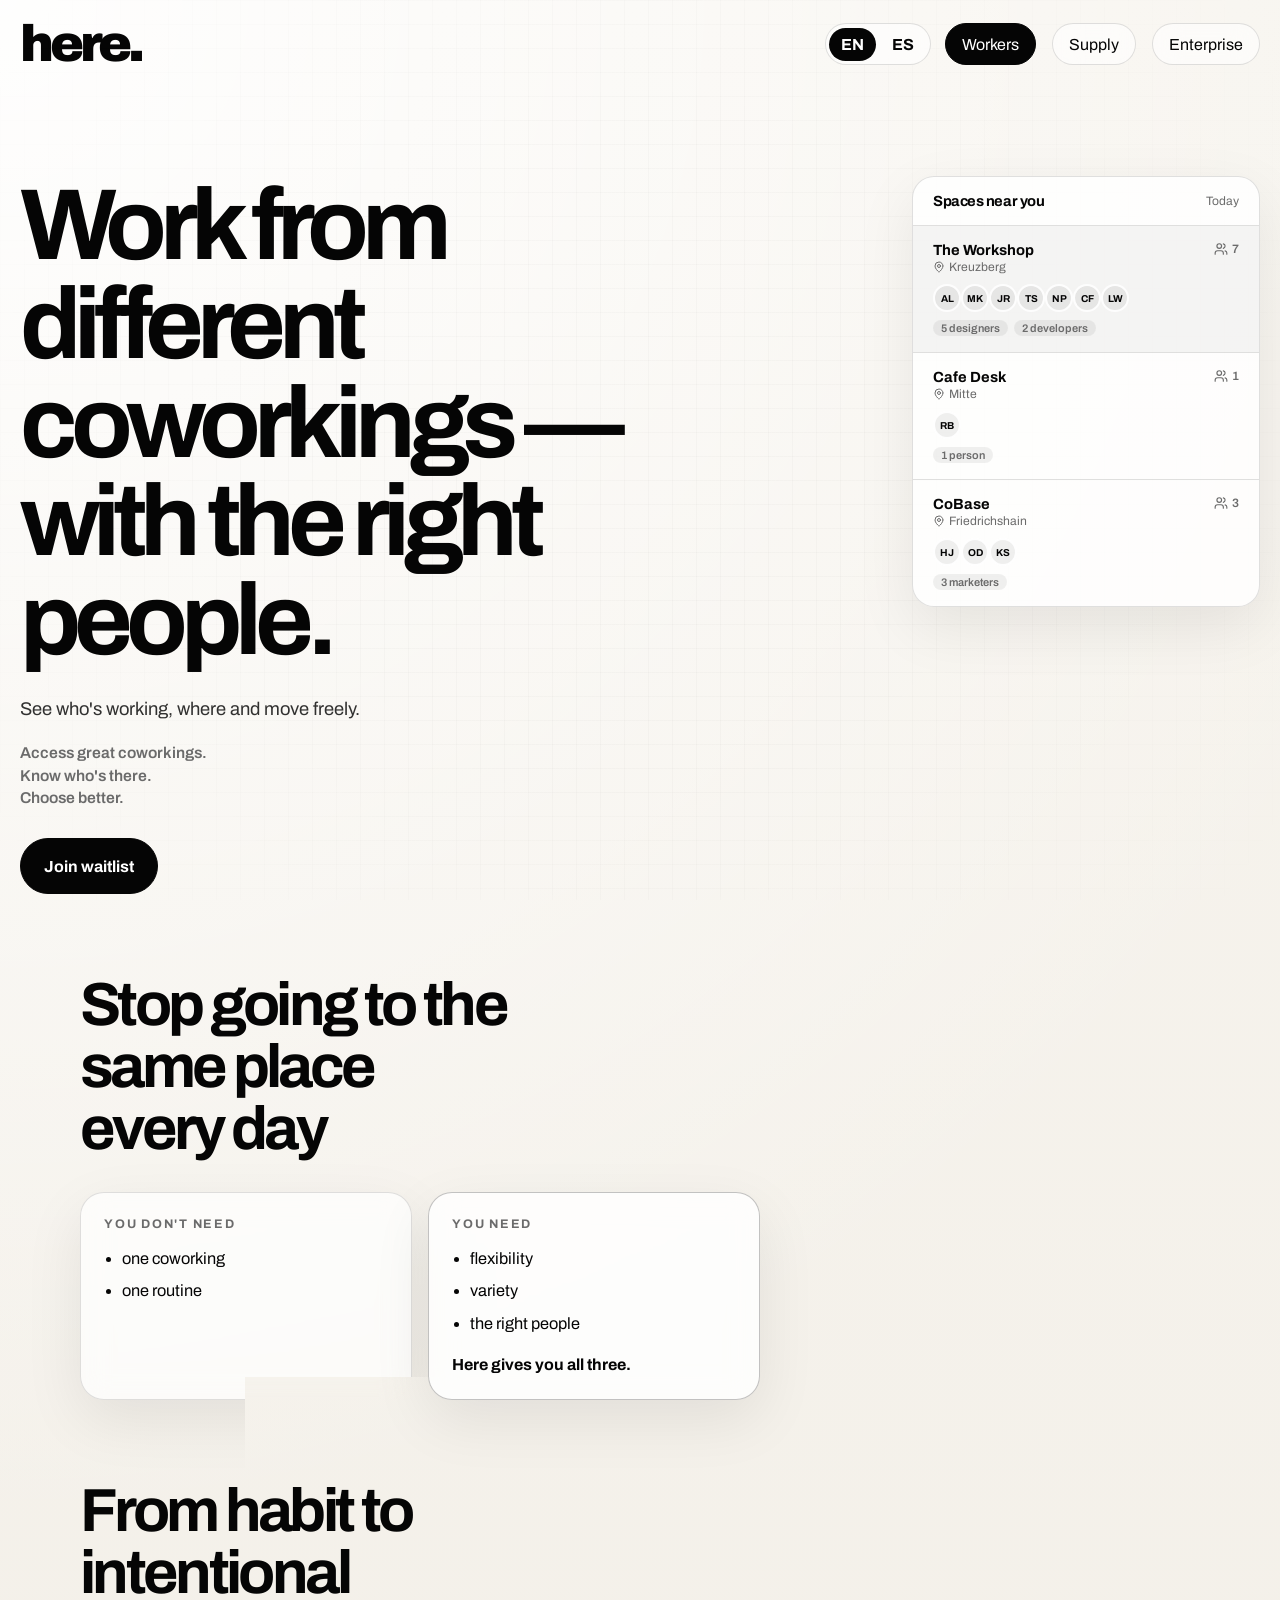
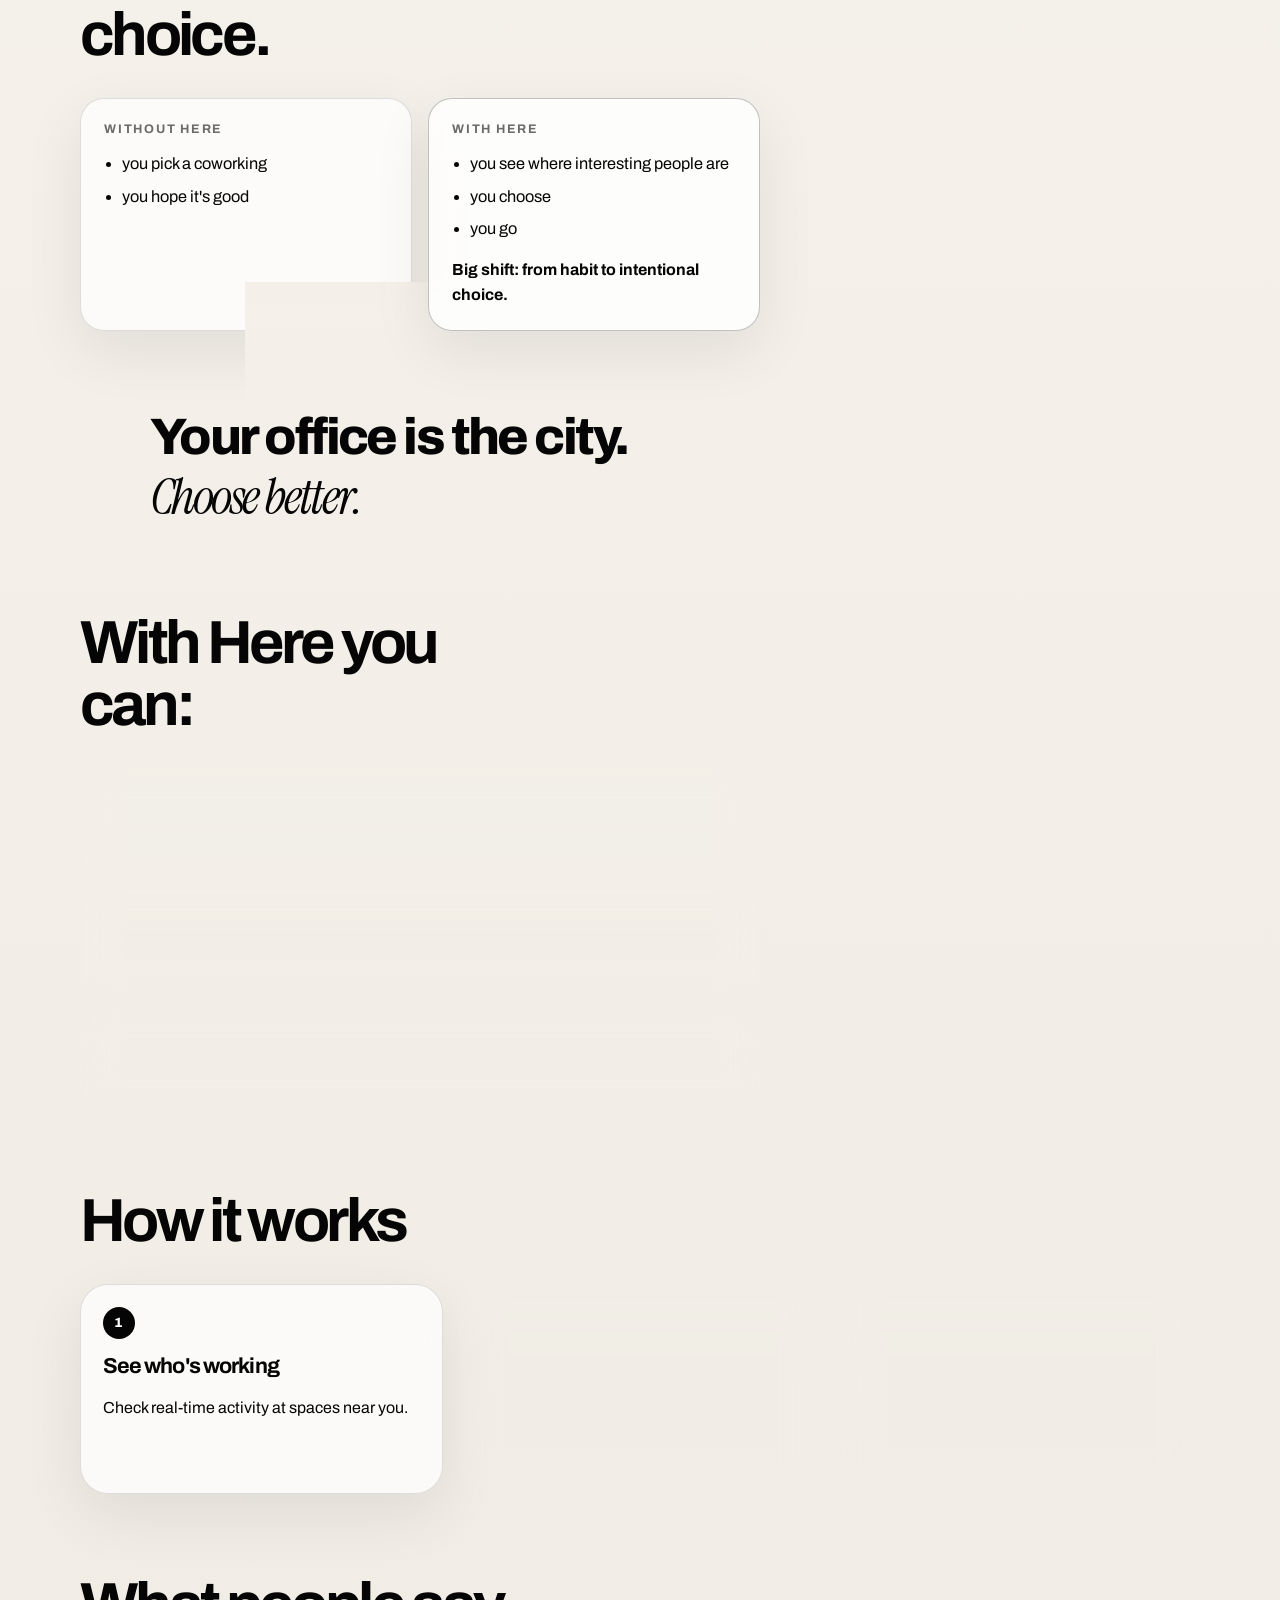
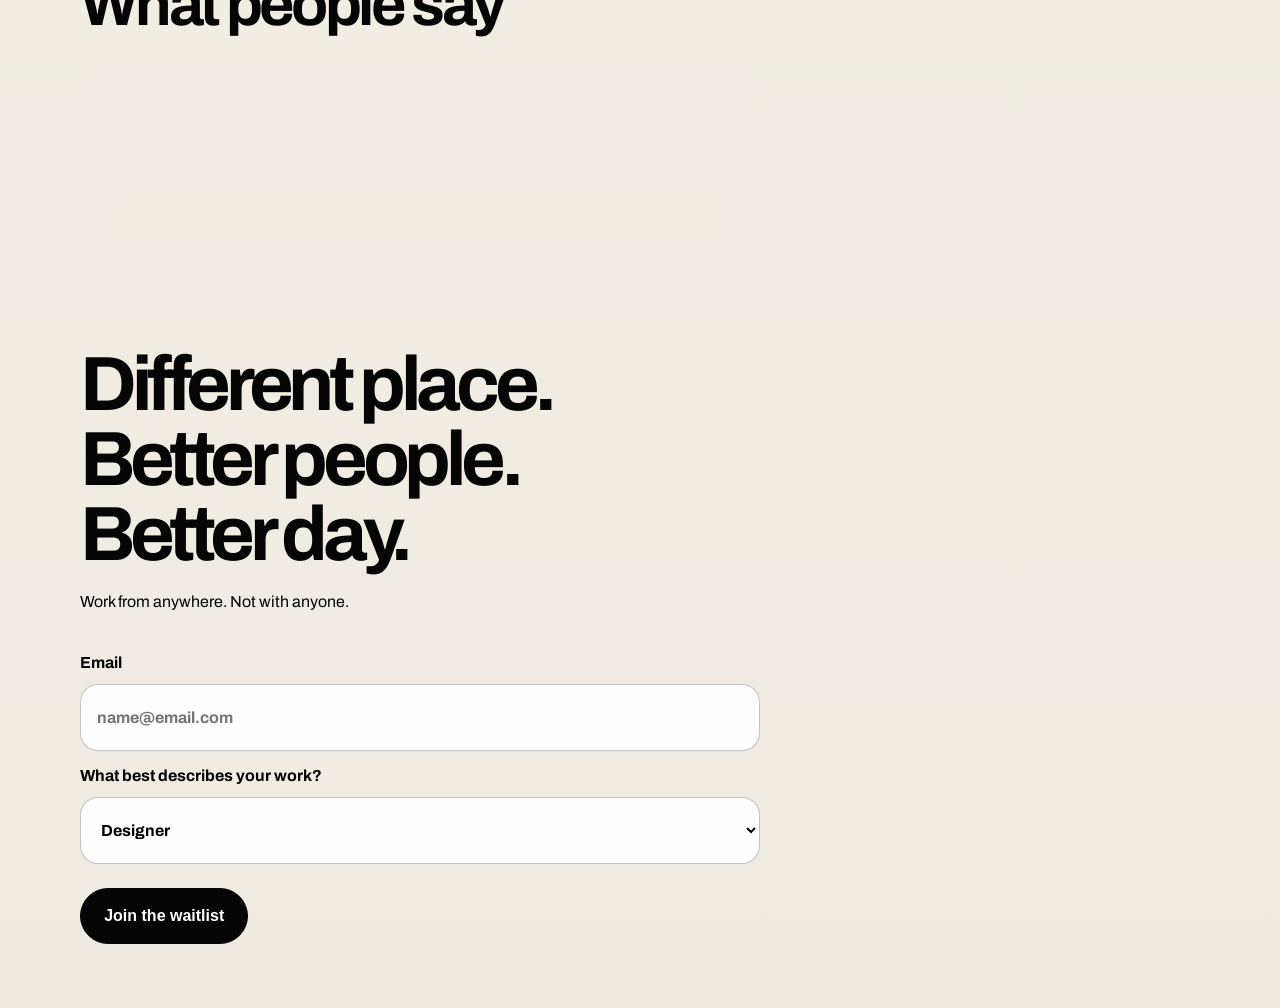
==== commit b23966e7: "Polish demand landing layout" ====
--- a/demand.html
+++ b/demand.html
@@ -38,7 +38,6 @@
     <main>
       <section class="hero hero-demand hero-demand-workers">
         <div class="hero-copy reveal">
-          <p class="eyebrow" data-i18n="demand.hero.eyebrow">Workers page</p>
           <h1 data-i18n="demand.hero.title">Work from different coworkings — with the right people.</h1>
           <p class="hero-text" data-i18n="demand.hero.text">
             See who&apos;s working, where and move freely.
@@ -49,8 +48,7 @@
             <span data-i18n="demand.hero.subThree">Choose better.</span>
           </div>
           <div class="hero-actions">
-            <a class="button button-solid" href="#waitlist" data-i18n="demand.hero.ctaPrimary">Move between coworkings. Find your people.</a>
-            <a class="button button-ghost" href="#city-office" data-i18n="demand.hero.ctaSecondary">Your office is the city. Choose better.</a>
+            <a class="button button-solid" href="#waitlist" data-i18n="demand.hero.ctaPrimary">Join waitlist</a>
           </div>
         </div>
 
@@ -146,7 +144,6 @@
 
       <section class="content-grid demand-simple-section">
         <div class="section-intro reveal demand-simple-intro">
-          <p class="eyebrow" data-i18n="demand.flex.eyebrow">A better default</p>
           <h2 data-i18n="demand.flex.title">Stop going to the same place every day</h2>
         </div>
         <div class="demand-compare-grid reveal">
@@ -171,7 +168,6 @@
 
       <section class="content-grid demand-simple-section" id="problem">
         <div class="section-intro reveal demand-simple-intro">
-          <p class="eyebrow" data-i18n="demand.problem.eyebrow">Product narrative</p>
           <h2 data-i18n="demand.problem.title">From habit to intentional choice.</h2>
         </div>
         <div class="demand-compare-grid reveal">
@@ -201,7 +197,6 @@
 
       <section class="content-grid demand-simple-section">
         <div class="section-intro reveal demand-simple-intro">
-          <p class="eyebrow" data-i18n="demand.solution.eyebrow">The solution</p>
           <h2 data-i18n="demand.solution.title">With Here you can:</h2>
         </div>
         <div class="demand-solution-list reveal">
@@ -228,7 +223,7 @@
 
       <section class="content-grid demand-simple-section" id="how-it-works">
         <div class="section-intro reveal demand-simple-intro">
-          <p class="eyebrow" data-i18n="demand.how.eyebrow">How it works</p>
+          <h2 data-i18n="demand.how.title">How it works</h2>
         </div>
         <div class="feature-grid demand-steps-grid">
           <article class="feature-card reveal">
@@ -257,7 +252,7 @@
 
       <section class="content-grid demand-simple-section">
         <div class="section-intro reveal demand-simple-intro">
-          <p class="eyebrow" data-i18n="demand.social.eyebrow">What people say</p>
+          <h2 data-i18n="demand.social.title">What people say</h2>
         </div>
         <div class="demand-social-list reveal">
           <blockquote class="demand-quote">
@@ -273,7 +268,6 @@
 
       <section class="waitlist-section demand-final-cta" id="waitlist">
         <div class="waitlist-copy reveal demand-final-copy">
-          <p class="eyebrow" data-i18n="demand.waitlist.eyebrow">Join early</p>
           <h2 data-i18n="demand.waitlist.title">Different place. Better people. Better day.</h2>
           <p data-i18n="demand.waitlist.text">
             Work from anywhere. Not with anyone.
--- a/styles.css
+++ b/styles.css
@@ -164,12 +164,7 @@
 }
 
 .eyebrow {
-  margin: 0 0 1rem;
-  color: var(--muted);
-  font-size: 0.78rem;
-  font-weight: 700;
-  letter-spacing: 0.18em;
-  text-transform: uppercase;
+  display: none;
 }
 
 .hero-text,
@@ -517,31 +512,30 @@
 }
 
 .demand-workers-page .site-header {
-  position: sticky;
-  top: 0;
-  z-index: 20;
   padding-top: 1rem;
   padding-bottom: 1rem;
-  backdrop-filter: blur(14px);
+  backdrop-filter: none;
 }
 
 .hero-demand-workers {
   min-height: auto;
-  grid-template-columns: minmax(0, 1fr) minmax(320px, 430px);
+  grid-template-columns: minmax(0, 1.05fr) minmax(300px, 380px);
   gap: 4rem;
   padding-top: 5.5rem;
+  align-items: start;
 }
 
 .demand-workers-page .hero-copy h1 {
-  max-width: 12ch;
+  max-width: 11ch;
   font-size: clamp(3.4rem, 8vw, 6.3rem);
   line-height: 0.98;
   letter-spacing: -0.07em;
   text-transform: none;
+  margin: 0;
 }
 
 .demand-workers-page .hero-text {
-  max-width: 26rem;
+  max-width: 30rem;
   font-size: 1.15rem;
   line-height: 1.7;
 }
@@ -559,7 +553,7 @@
 }
 
 .demand-simple-section {
-  max-width: 860px;
+  max-width: 1120px;
 }
 
 .demand-hero-sub {
@@ -926,13 +920,15 @@
 }
 
 .demand-final-cta {
-  max-width: 860px;
-  text-align: center;
+  max-width: 1120px;
+  text-align: left;
+  grid-template-columns: 1fr;
+  gap: 1.5rem;
 }
 
 .demand-final-copy {
-  max-width: 560px;
-  margin: 0 auto 2rem;
+  max-width: 680px;
+  margin: 0;
 }
 
 .demand-final-copy h2 {
@@ -940,8 +936,73 @@
 }
 
 .demand-final-form {
-  max-width: 560px;
-  margin-inline: auto;
+  max-width: 680px;
+  margin-inline: 0;
+  justify-items: start;
+  background: transparent;
+  border: 0;
+  box-shadow: none;
+  backdrop-filter: none;
+  border-radius: 0;
+  padding: 0;
+}
+
+.demand-final-form .button {
+  width: auto;
+}
+
+.demand-final-form label,
+.demand-final-form input,
+.demand-final-form select {
+  width: 100%;
+}
+
+.demand-final-form select,
+.demand-final-form input {
+  text-align: left;
+}
+
+.demand-final-form label span {
+  display: block;
+  margin-bottom: 0.35rem;
+}
+
+.demand-final-form input,
+.demand-final-form select {
+  min-height: 4.2rem;
+}
+
+.demand-final-form .button {
+  margin-top: 0.5rem;
+}
+
+.demand-workers-page .hero,
+.demand-workers-page .content-grid,
+.demand-workers-page .waitlist-section {
+  text-align: left;
+}
+
+.demand-workers-page .section-intro,
+.demand-workers-page .demand-social-list,
+.demand-workers-page .demand-solution-list,
+.demand-workers-page .demand-compare-grid,
+.demand-workers-page .feature-grid {
+  justify-items: stretch;
+}
+
+.demand-workers-page .section-intro h2,
+.demand-workers-page .waitlist-copy h2 {
+  max-width: 12ch;
+}
+
+.demand-workers-page .demand-social-list,
+.demand-workers-page .demand-solution-list,
+.demand-workers-page .demand-compare-grid {
+  max-width: 680px;
+}
+
+.demand-workers-page .feature-grid.demand-steps-grid {
+  max-width: 1120px;
 }
 
 @media (prefers-reduced-motion: reduce) {
@@ -973,6 +1034,7 @@
 
   .hero-demand-workers {
     gap: 2rem;
+    padding-top: 3rem;
   }
 
   .demand-compare-grid {
@@ -995,6 +1057,17 @@
 
   .demand-solution-row {
     padding-left: 3.7rem;
+  }
+
+  .demand-workers-page .hero-copy,
+  .demand-workers-page .section-intro,
+  .demand-workers-page .demand-social-list,
+  .demand-workers-page .demand-solution-list,
+  .demand-workers-page .demand-compare-grid,
+  .demand-workers-page .feature-grid.demand-steps-grid,
+  .demand-final-copy,
+  .demand-final-form {
+    max-width: none;
   }
 }
 
@@ -1024,7 +1097,13 @@
   }
 
   .demand-workers-page .hero-copy h1 {
-    max-width: 11ch;
+    max-width: 9ch;
+    font-size: clamp(2.8rem, 13vw, 4.2rem);
+  }
+
+  .demand-workers-page .hero-text {
+    font-size: 1.02rem;
+    line-height: 1.6;
   }
 
   .demand-insight-band {
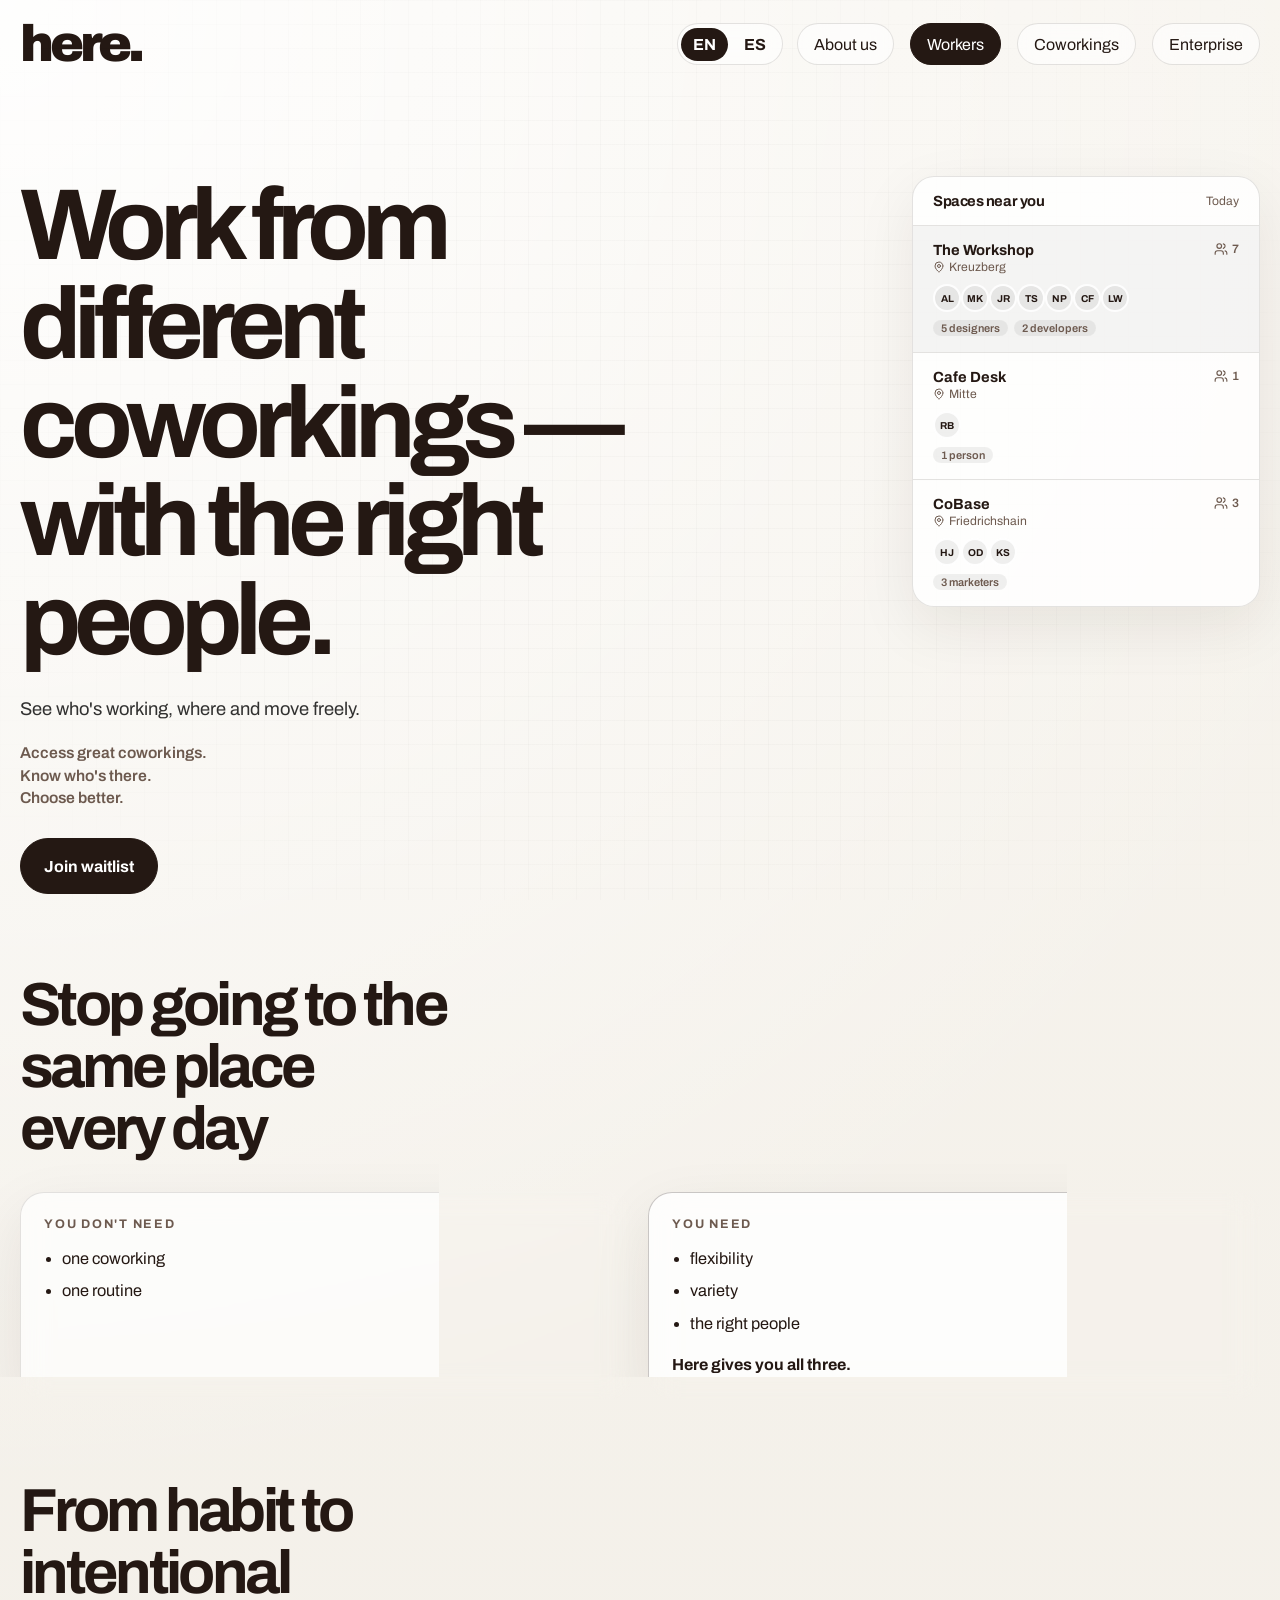
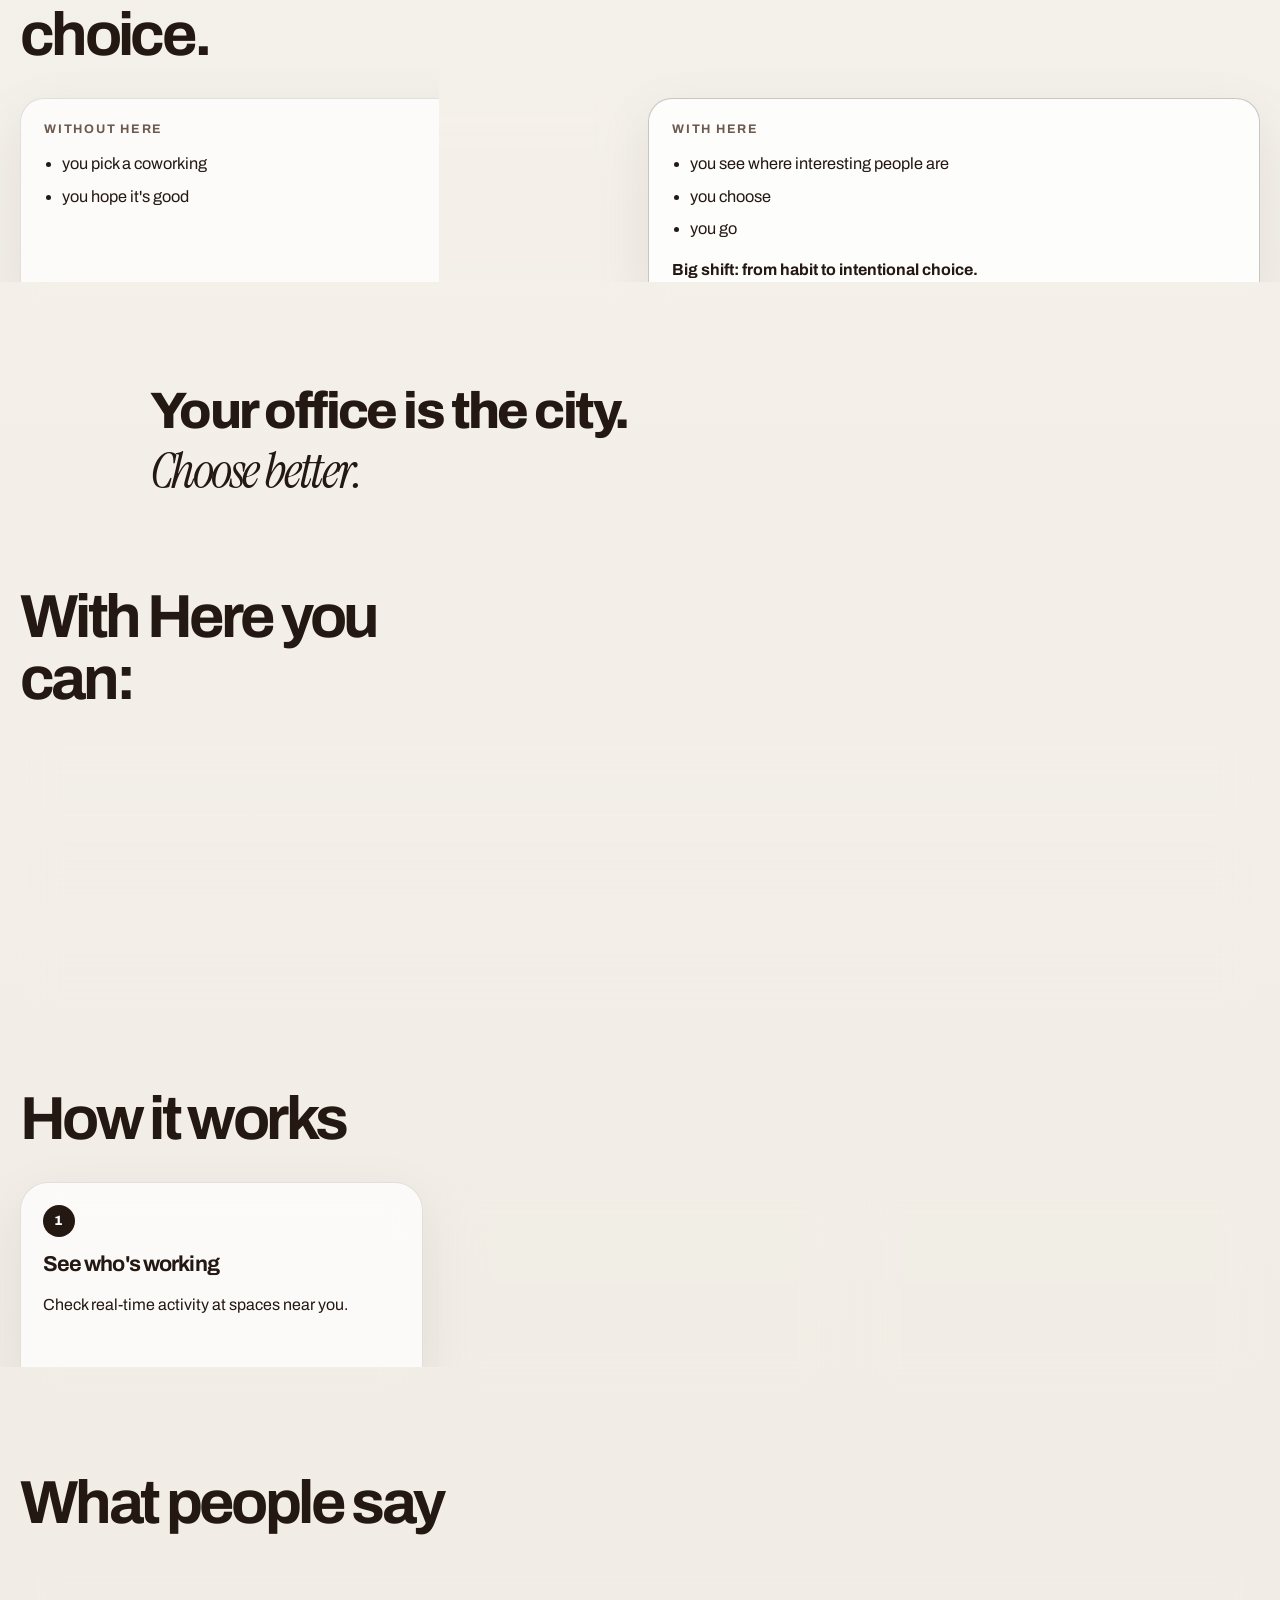
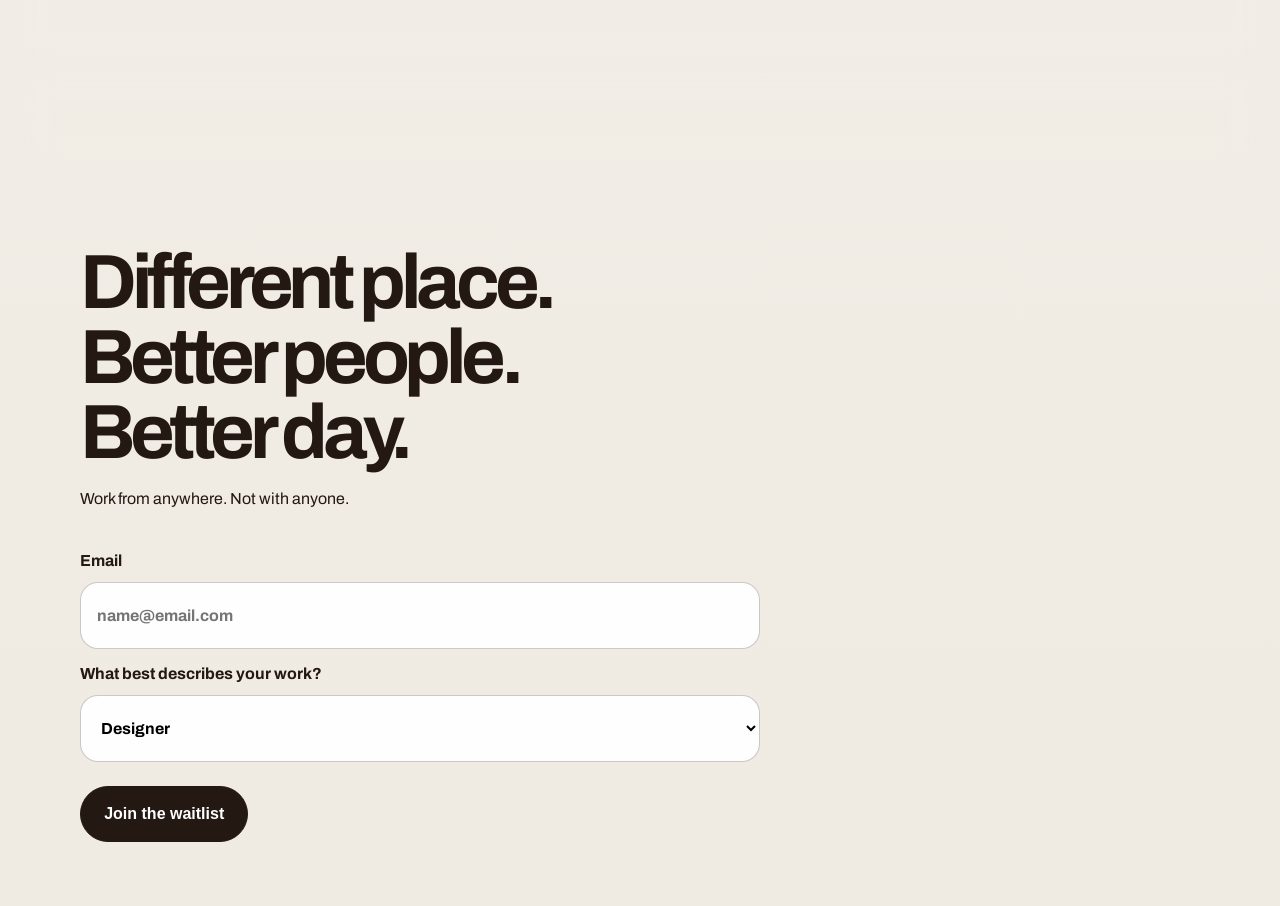
==== commit 157c4886: "Refine landing page themes and navigation" ====
--- a/demand.html
+++ b/demand.html
@@ -28,8 +28,9 @@
           <button type="button" class="lang-button" data-lang="es">ES</button>
         </div>
         <nav class="site-nav">
+        <a href="./index.html" data-i18n="nav.about">About us</a>
         <a href="./demand.html" aria-current="page" data-i18n="nav.demand">Workers</a>
-        <a href="./supply.html" data-i18n="nav.supply">Supply</a>
+        <a href="./supply.html" data-i18n="nav.supply">Coworkings</a>
         <a href="./enterprise.html" data-i18n="nav.enterprise">Enterprise</a>
         </nav>
       </div>
--- a/styles.css
+++ b/styles.css
@@ -33,6 +33,15 @@
   min-height: 100vh;
   display: grid;
   place-items: center;
+}
+
+body.index-page,
+body.demand-workers-page {
+  --ink: #241813;
+  --muted: #6d5a4f;
+  --line: rgba(36, 24, 19, 0.12);
+  --line-strong: rgba(36, 24, 19, 0.24);
+  --shadow: 0 20px 60px rgba(36, 24, 19, 0.08);
 }
 
 a {
@@ -505,6 +514,688 @@
   transform: translateY(0);
 }
 
+body.supply-dark-page {
+  background:
+    radial-gradient(circle at top left, rgba(163, 109, 61, 0.16), transparent 34%),
+    linear-gradient(180deg, #16110e 0%, #0f0b09 100%);
+  color: #f2e9df;
+}
+
+body.enterprise-dark-page {
+  background:
+    radial-gradient(circle at top left, rgba(104, 75, 50, 0.08), transparent 30%),
+    linear-gradient(180deg, #0c0908 0%, #050403 100%);
+  color: #ece2d6;
+}
+
+.enterprise-dark-page .page-noise {
+  background-image:
+    linear-gradient(rgba(236, 226, 214, 0.03) 1px, transparent 1px),
+    linear-gradient(90deg, rgba(236, 226, 214, 0.03) 1px, transparent 1px);
+}
+
+.enterprise-dark-page .site-nav a,
+.enterprise-dark-page .language-switcher {
+  background: rgba(255, 248, 240, 0.035);
+  border-color: rgba(236, 226, 214, 0.08);
+}
+
+.enterprise-dark-page .site-nav a[aria-current="page"] {
+  background: #ece2d6;
+  color: #0c0907;
+  border-color: #ece2d6;
+}
+
+.enterprise-dark-page .lang-button {
+  color: #ece2d6;
+}
+
+.enterprise-dark-page .lang-button.is-active {
+  background: #ece2d6;
+  color: #0c0907;
+}
+
+.enterprise-dark-page .hero,
+.enterprise-dark-page .content-grid,
+.enterprise-dark-page .split-section,
+.enterprise-dark-page .pricing-band,
+.enterprise-dark-page .waitlist-section,
+.enterprise-dark-page .statement-strip {
+  text-align: left;
+}
+
+.enterprise-dark-page .hero-copy h1,
+.enterprise-dark-page .section-intro h2,
+.enterprise-dark-page .split-copy h2,
+.enterprise-dark-page .waitlist-copy h2,
+.enterprise-dark-page .brandmark,
+.enterprise-dark-page .feature-card h3,
+.enterprise-dark-page .benefit-row h3,
+.enterprise-dark-page .quote-text,
+.enterprise-dark-page .price-cards article strong {
+  color: #f5ede4;
+}
+
+.enterprise-dark-page .hero-text,
+.enterprise-dark-page p,
+.enterprise-dark-page li,
+.enterprise-dark-page .metrics-note,
+.enterprise-dark-page .presence-meta,
+.enterprise-dark-page .value-list li,
+.enterprise-dark-page .price-cards article span,
+.enterprise-dark-page .waitlist-copy p,
+.enterprise-dark-page .feature-card p,
+.enterprise-dark-page .benefit-row p {
+  color: rgba(236, 226, 214, 0.72);
+}
+
+.enterprise-dark-page .hero-panel,
+.enterprise-dark-page .metrics-card,
+.enterprise-dark-page .feature-card,
+.enterprise-dark-page .benefit-row,
+.enterprise-dark-page .quote-card,
+.enterprise-dark-page .price-cards article,
+.enterprise-dark-page .waitlist-form {
+  background: rgba(255, 248, 240, 0.03);
+  border-color: rgba(236, 226, 214, 0.08);
+  box-shadow: 0 24px 70px rgba(0, 0, 0, 0.38);
+}
+
+.enterprise-dark-page .feature-index {
+  background: #ece2d6;
+  color: #0c0907;
+}
+
+.enterprise-dark-page .metrics-label,
+.enterprise-dark-page .metric-row span,
+.enterprise-dark-page .eyebrow {
+  color: rgba(236, 226, 214, 0.5);
+}
+
+.enterprise-dark-page .metric-row strong {
+  color: #f5ede4;
+}
+
+.enterprise-dark-page .statement-strip {
+  border-top-color: rgba(236, 226, 214, 0.1);
+  border-bottom-color: rgba(236, 226, 214, 0.1);
+}
+
+.enterprise-dark-page .statement-strip p:first-child {
+  color: #f5ede4;
+}
+
+.enterprise-dark-page .statement-strip p:last-child {
+  color: #c6b09a;
+}
+
+.enterprise-dark-page .quote-card,
+.enterprise-dark-page .pricing-band {
+  background:
+    linear-gradient(180deg, rgba(255, 248, 240, 0.03), rgba(255, 248, 240, 0.015));
+}
+
+.enterprise-dark-page .button-solid {
+  background: #ece2d6;
+  color: #0c0907;
+  border-color: #ece2d6;
+}
+
+.enterprise-dark-page .button-ghost {
+  background: rgba(255, 248, 240, 0.035);
+  color: #ece2d6;
+  border-color: rgba(236, 226, 214, 0.12);
+}
+
+.enterprise-dark-page input,
+.enterprise-dark-page select {
+  background: rgba(255, 248, 240, 0.035);
+  color: #f5ede4;
+  border-color: rgba(236, 226, 214, 0.12);
+}
+
+.enterprise-dark-page input::placeholder {
+  color: rgba(236, 226, 214, 0.46);
+}
+
+.supply-dark-page .page-noise {
+  background-image:
+    linear-gradient(rgba(242, 233, 223, 0.04) 1px, transparent 1px),
+    linear-gradient(90deg, rgba(242, 233, 223, 0.04) 1px, transparent 1px);
+}
+
+.supply-dark-page .site-nav a,
+.supply-dark-page .language-switcher {
+  background: rgba(255, 248, 240, 0.06);
+  border-color: rgba(242, 233, 223, 0.14);
+}
+
+.supply-dark-page .site-nav a[aria-current="page"] {
+  background: #f2e9df;
+  color: #15100d;
+  border-color: #f2e9df;
+}
+
+.supply-dark-page .lang-button {
+  color: #f2e9df;
+}
+
+.supply-dark-page .lang-button.is-active {
+  background: #f2e9df;
+  color: #15100d;
+}
+
+.hero-supply-dark {
+  min-height: auto;
+  align-items: start;
+  grid-template-columns: minmax(0, 0.92fr) minmax(420px, 560px);
+  gap: 2.4rem;
+  padding-top: 3.75rem;
+  padding-bottom: 3.5rem;
+}
+
+.supply-dark-page .hero-copy h1 {
+  max-width: 11.5ch;
+  color: #f6ede3;
+  text-transform: none;
+  letter-spacing: -0.06em;
+  font-size: clamp(3.35rem, 7.8vw, 5.8rem);
+  line-height: 1;
+  margin: 0;
+}
+
+.supply-dark-page .hero-text {
+  max-width: 34rem;
+  font-size: 1.08rem;
+  line-height: 1.66;
+  margin-top: 1.1rem;
+}
+
+.supply-dark-page .hero-text,
+.supply-dark-page p,
+.supply-dark-page li,
+.supply-dark-page .text-muted-foreground,
+.supply-dark-page .presence-meta,
+.supply-dark-page .metrics-note,
+.supply-dark-page .demand-problem-item p,
+.supply-dark-page .demand-solution-row p,
+.supply-dark-page .demand-compare-foot,
+.supply-dark-page .demand-quote footer,
+.supply-dark-page .price-cards article span {
+  color: rgba(242, 233, 223, 0.72);
+}
+
+.supply-dark-page .hero-panel,
+.supply-dark-page .selector-card,
+.supply-dark-page .feature-card,
+.supply-dark-page .quote-card,
+.supply-dark-page .benefit-row,
+.supply-dark-page .waitlist-form,
+.supply-dark-page .metrics-card,
+.supply-dark-page .presence-card,
+.supply-dark-page .price-cards article,
+.supply-dark-page .demand-problem-item,
+.supply-dark-page .demand-quote,
+.supply-dark-page .demand-compare-card,
+.supply-dark-page .demand-hero-browser,
+.supply-dark-page .bg-card {
+  background: rgba(255, 248, 240, 0.05);
+  border-color: rgba(242, 233, 223, 0.12);
+  box-shadow: 0 20px 60px rgba(0, 0, 0, 0.24);
+}
+
+.supply-dark-page .demand-compare-card.is-strong,
+.supply-dark-page .bg-accent\/50 {
+  background: rgba(188, 126, 65, 0.12);
+  border-color: rgba(188, 126, 65, 0.28);
+}
+
+.supply-dark-page .text-foreground,
+.supply-dark-page .feature-card h3,
+.supply-dark-page .benefit-row h3,
+.supply-dark-page .demand-problem-item h3,
+.supply-dark-page .demand-solution-row h3,
+.supply-dark-page .demand-quote p,
+.supply-dark-page .demand-compare-list li,
+.supply-dark-page .demand-final-copy h2,
+.supply-dark-page .section-intro h2,
+.supply-dark-page .brandmark {
+  color: #f6ede3;
+}
+
+.supply-dark-page .demand-insight-band p:first-child {
+  color: #f6ede3;
+}
+
+.supply-dark-page .demand-insight-band p:last-child {
+  color: #d8b08a;
+}
+
+.supply-dark-page .bg-secondary {
+  background: rgba(255, 248, 240, 0.09);
+}
+
+.supply-dark-page .text-secondary-foreground {
+  color: #f6ede3;
+}
+
+.supply-dark-page .border,
+.supply-dark-page .border-border,
+.supply-dark-page .border-b,
+.supply-dark-page .divide-y > * + * {
+  border-color: rgba(242, 233, 223, 0.12);
+}
+
+.supply-dark-page .button-solid {
+  background: #f2e9df;
+  color: #15100d;
+  border-color: #f2e9df;
+}
+
+.supply-dark-page .button-ghost {
+  background: rgba(255, 248, 240, 0.06);
+  color: #f2e9df;
+  border-color: rgba(242, 233, 223, 0.18);
+}
+
+.supply-dark-page .feature-index,
+.supply-dark-page .demand-steps-grid .feature-index {
+  background: #f2e9df;
+  color: #15100d;
+}
+
+.supply-dark-page .demand-solution-row::before {
+  border-color: #d8b08a;
+  background:
+    radial-gradient(circle at center, #d8b08a 0 28%, transparent 32%);
+}
+
+.supply-dark-page input,
+.supply-dark-page select {
+  background: rgba(255, 248, 240, 0.06);
+  color: #f6ede3;
+  border-color: rgba(242, 233, 223, 0.18);
+}
+
+.supply-dark-page input::placeholder {
+  color: rgba(242, 233, 223, 0.45);
+}
+
+.supply-dark-page .hero,
+.supply-dark-page .content-grid,
+.supply-dark-page .waitlist-section,
+.supply-dark-page .statement-strip {
+  text-align: left;
+}
+
+.supply-dark-page .section-intro,
+.supply-dark-page .demand-social-list,
+.supply-dark-page .demand-solution-list,
+.supply-dark-page .demand-compare-grid,
+.supply-dark-page .demand-problem-list,
+.supply-dark-page .feature-grid.demand-steps-grid,
+.supply-dark-page .waitlist-copy,
+.supply-dark-page .waitlist-form {
+  max-width: none;
+  margin-inline: 0;
+}
+
+.supply-dark-page .demand-simple-section {
+  max-width: none;
+}
+
+.supply-dark-page .section-intro h2,
+.supply-dark-page .waitlist-copy h2 {
+  max-width: 13ch;
+}
+
+.supply-dark-page .hero-copy {
+  max-width: 820px;
+}
+
+.supply-dark-page .hero-actions {
+  justify-content: flex-start;
+}
+
+.supply-dark-page .hero-copy,
+.supply-dark-page .section-intro,
+.supply-dark-page .demand-social-list,
+.supply-dark-page .demand-solution-list,
+.supply-dark-page .demand-compare-grid,
+.supply-dark-page .demand-problem-list,
+.supply-dark-page .feature-grid.demand-steps-grid,
+.supply-dark-page .waitlist-copy,
+.supply-dark-page .waitlist-form,
+.supply-dark-page .statement-strip {
+  margin-left: 0;
+}
+
+.supply-dark-page .statement-strip {
+  width: min(calc(100% - 2rem), 1120px);
+}
+
+.supply-dark-page .statement-strip p {
+  max-width: 16ch;
+}
+
+.supply-dark-page .supply-hero-panel {
+  background: transparent;
+  border: 0;
+  box-shadow: none;
+  padding: 0;
+  justify-self: end;
+}
+
+.supply-dashboard {
+  width: min(100%, 920px);
+  margin-left: auto;
+  margin-right: -1.5rem;
+  border: 1px solid rgba(242, 233, 223, 0.12);
+  border-radius: 28px;
+  overflow: hidden;
+  background:
+    linear-gradient(180deg, rgba(255, 248, 240, 0.08) 0%, rgba(255, 248, 240, 0.04) 100%);
+  box-shadow:
+    0 30px 80px rgba(0, 0, 0, 0.3),
+    inset 0 1px 0 rgba(255, 248, 240, 0.04);
+}
+
+.supply-dashboard-topbar {
+  display: flex;
+  align-items: center;
+  justify-content: space-between;
+  padding: 1rem 1.1rem;
+  border-bottom: 1px solid rgba(242, 233, 223, 0.08);
+  background: rgba(16, 12, 10, 0.72);
+}
+
+.supply-dashboard-brand {
+  display: flex;
+  align-items: center;
+  gap: 0.8rem;
+}
+
+.supply-dashboard-logo {
+  width: 2.35rem;
+  height: 2.35rem;
+  display: grid;
+  place-items: center;
+  border-radius: 0.9rem;
+  background: #f2e9df;
+  color: #15100d;
+  font-weight: 800;
+  font-size: 1rem;
+}
+
+.supply-dashboard-kicker,
+.supply-dashboard-sub,
+.supply-dashboard-nav-label,
+.supply-metric-card p,
+.supply-metric-card span,
+.supply-card-head p,
+.supply-mini-card p,
+.supply-axis span {
+  margin: 0;
+}
+
+.supply-dashboard-kicker {
+  color: #f6ede3;
+  font-weight: 700;
+  font-size: 0.98rem;
+}
+
+.supply-dashboard-sub,
+.supply-dashboard-nav-label,
+.supply-metric-card p,
+.supply-metric-card span,
+.supply-card-head p,
+.supply-mini-card p,
+.supply-axis span {
+  color: rgba(242, 233, 223, 0.58);
+}
+
+.supply-dashboard-sub {
+  font-size: 0.85rem;
+  margin-top: 0.1rem;
+}
+
+.supply-dashboard-live {
+  padding: 0.45rem 0.8rem;
+  border-radius: 999px;
+  border: 1px solid rgba(242, 233, 223, 0.12);
+  background: rgba(255, 248, 240, 0.06);
+  color: #f6ede3;
+  font-size: 0.82rem;
+  font-weight: 600;
+}
+
+.supply-dashboard-main {
+  display: grid;
+  grid-template-columns: 150px minmax(0, 1fr);
+  min-height: 430px;
+}
+
+.supply-dashboard-sidebar {
+  padding: 1.2rem 1rem;
+  border-right: 1px solid rgba(242, 233, 223, 0.08);
+  background: rgba(12, 9, 8, 0.42);
+}
+
+.supply-dashboard-nav-label {
+  font-size: 0.78rem;
+  text-transform: uppercase;
+  letter-spacing: 0.14em;
+}
+
+.supply-dashboard-nav {
+  list-style: none;
+  padding: 0;
+  margin: 1rem 0 0;
+  display: grid;
+  gap: 0.4rem;
+}
+
+.supply-dashboard-nav li {
+  padding: 0.75rem 0.8rem;
+  border-radius: 16px;
+  color: rgba(242, 233, 223, 0.72);
+  font-size: 0.95rem;
+}
+
+.supply-dashboard-nav li.is-active {
+  background: rgba(188, 126, 65, 0.16);
+  color: #f6ede3;
+}
+
+.supply-dashboard-body {
+  padding: 1rem;
+  display: grid;
+  gap: 0.8rem;
+}
+
+.supply-dashboard-headline h3,
+.supply-card-head h4,
+.supply-mini-card h4 {
+  margin: 0;
+  color: #f6ede3;
+}
+
+.supply-dashboard-headline h3 {
+  font-size: 1.25rem;
+}
+
+.supply-dashboard-headline p {
+  margin: 0.2rem 0 0;
+  color: rgba(242, 233, 223, 0.58);
+  font-size: 0.92rem;
+}
+
+.supply-dashboard-metrics {
+  display: grid;
+  grid-template-columns: repeat(3, minmax(0, 1fr));
+  gap: 0.85rem;
+}
+
+.supply-metric-card,
+.supply-chart-card,
+.supply-mini-card {
+  border-radius: 22px;
+  border: 1px solid rgba(242, 233, 223, 0.1);
+  background: rgba(255, 248, 240, 0.05);
+  box-shadow: inset 0 1px 0 rgba(255, 248, 240, 0.03);
+}
+
+.supply-metric-card {
+  padding: 0.85rem;
+}
+
+.supply-metric-card strong {
+  display: block;
+  margin-top: 0.35rem;
+  color: #f6ede3;
+  font-size: 1.65rem;
+  line-height: 1;
+  letter-spacing: -0.04em;
+}
+
+.supply-metric-card span {
+  display: block;
+  margin-top: 0.45rem;
+  font-size: 0.84rem;
+}
+
+.supply-dashboard-charts {
+  display: grid;
+  grid-template-columns: 1.25fr 0.95fr;
+  gap: 0.8rem;
+}
+
+.supply-chart-card {
+  padding: 0.9rem;
+}
+
+.supply-card-head p {
+  font-size: 0.86rem;
+  margin-top: 0.22rem;
+}
+
+.supply-bar-chart {
+  margin-top: 0.8rem;
+  height: 132px;
+  display: grid;
+  grid-template-columns: repeat(10, minmax(0, 1fr));
+  align-items: end;
+  gap: 0.4rem;
+}
+
+.supply-bar-chart span {
+  display: block;
+  height: var(--bar);
+  min-height: 10px;
+  border-radius: 999px 999px 0 0;
+  background: linear-gradient(180deg, #f0d5bc 0%, #b77a45 100%);
+  opacity: 0.92;
+}
+
+.supply-line-chart {
+  margin-top: 0.8rem;
+  height: 132px;
+  border-radius: 18px;
+  background:
+    linear-gradient(rgba(242, 233, 223, 0.08) 1px, transparent 1px) 0 0 / 100% 25%,
+    linear-gradient(180deg, rgba(188, 126, 65, 0.12), rgba(188, 126, 65, 0.02));
+  overflow: hidden;
+}
+
+.supply-line-chart svg {
+  width: 100%;
+  height: 100%;
+}
+
+.supply-line-chart path {
+  fill: none;
+  stroke: #f0d5bc;
+  stroke-width: 3;
+  stroke-linecap: round;
+}
+
+.supply-axis {
+  display: flex;
+  justify-content: space-between;
+  gap: 0.4rem;
+  margin-top: 0.55rem;
+  font-size: 0.78rem;
+}
+
+.supply-dashboard-footer {
+  display: grid;
+  grid-template-columns: repeat(2, minmax(0, 1fr));
+  gap: 0.8rem;
+}
+
+.supply-mini-card {
+  padding: 0.9rem;
+}
+
+.supply-mini-card p {
+  margin-top: 0.3rem;
+  font-size: 0.88rem;
+}
+
+@media (max-width: 1100px) {
+  .hero-supply-dark {
+    grid-template-columns: minmax(0, 1fr);
+  }
+
+  .supply-dashboard {
+    width: 100%;
+    margin-left: 0;
+    margin-right: 0;
+  }
+}
+
+@media (max-width: 820px) {
+  .supply-dashboard-main {
+    grid-template-columns: 1fr;
+    min-height: auto;
+  }
+
+  .supply-dashboard-sidebar {
+    border-right: 0;
+    border-bottom: 1px solid rgba(242, 233, 223, 0.08);
+  }
+
+  .supply-dashboard-nav {
+    grid-template-columns: repeat(2, minmax(0, 1fr));
+  }
+
+  .supply-dashboard-metrics,
+  .supply-dashboard-charts,
+  .supply-dashboard-footer {
+    grid-template-columns: 1fr;
+  }
+}
+
+@media (max-width: 560px) {
+  .supply-dashboard-topbar,
+  .supply-dashboard-brand {
+    align-items: flex-start;
+  }
+
+  .supply-dashboard-topbar {
+    flex-direction: column;
+    gap: 0.8rem;
+  }
+
+  .supply-dashboard-nav {
+    grid-template-columns: 1fr;
+  }
+
+  .supply-bar-chart {
+    gap: 0.35rem;
+  }
+}
+
 body.demand-workers-page {
   background:
     radial-gradient(circle at top left, rgba(255, 255, 255, 0.92), transparent 35%),
@@ -998,11 +1689,15 @@
 .demand-workers-page .demand-social-list,
 .demand-workers-page .demand-solution-list,
 .demand-workers-page .demand-compare-grid {
-  max-width: 680px;
+  max-width: none;
 }
 
 .demand-workers-page .feature-grid.demand-steps-grid {
-  max-width: 1120px;
+  max-width: none;
+}
+
+.demand-workers-page .demand-simple-section {
+  max-width: none;
 }
 
 @media (prefers-reduced-motion: reduce) {
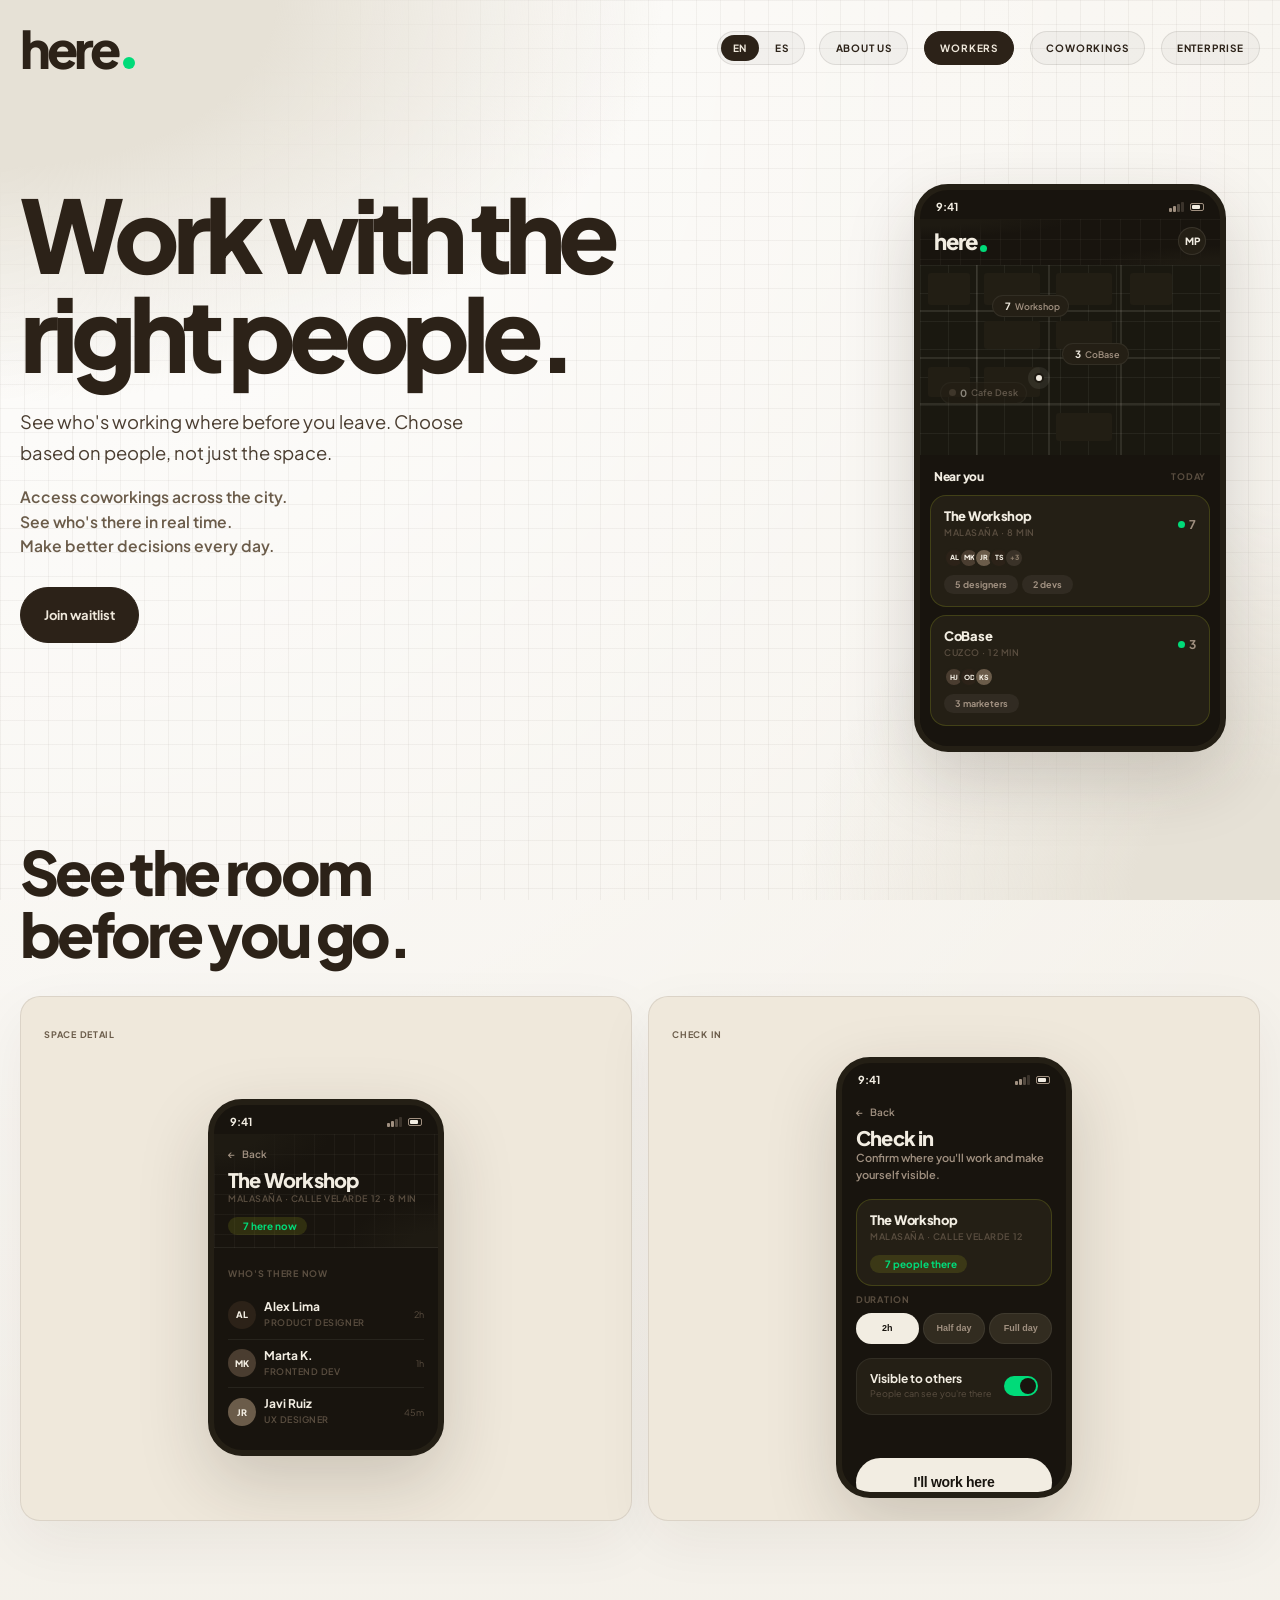
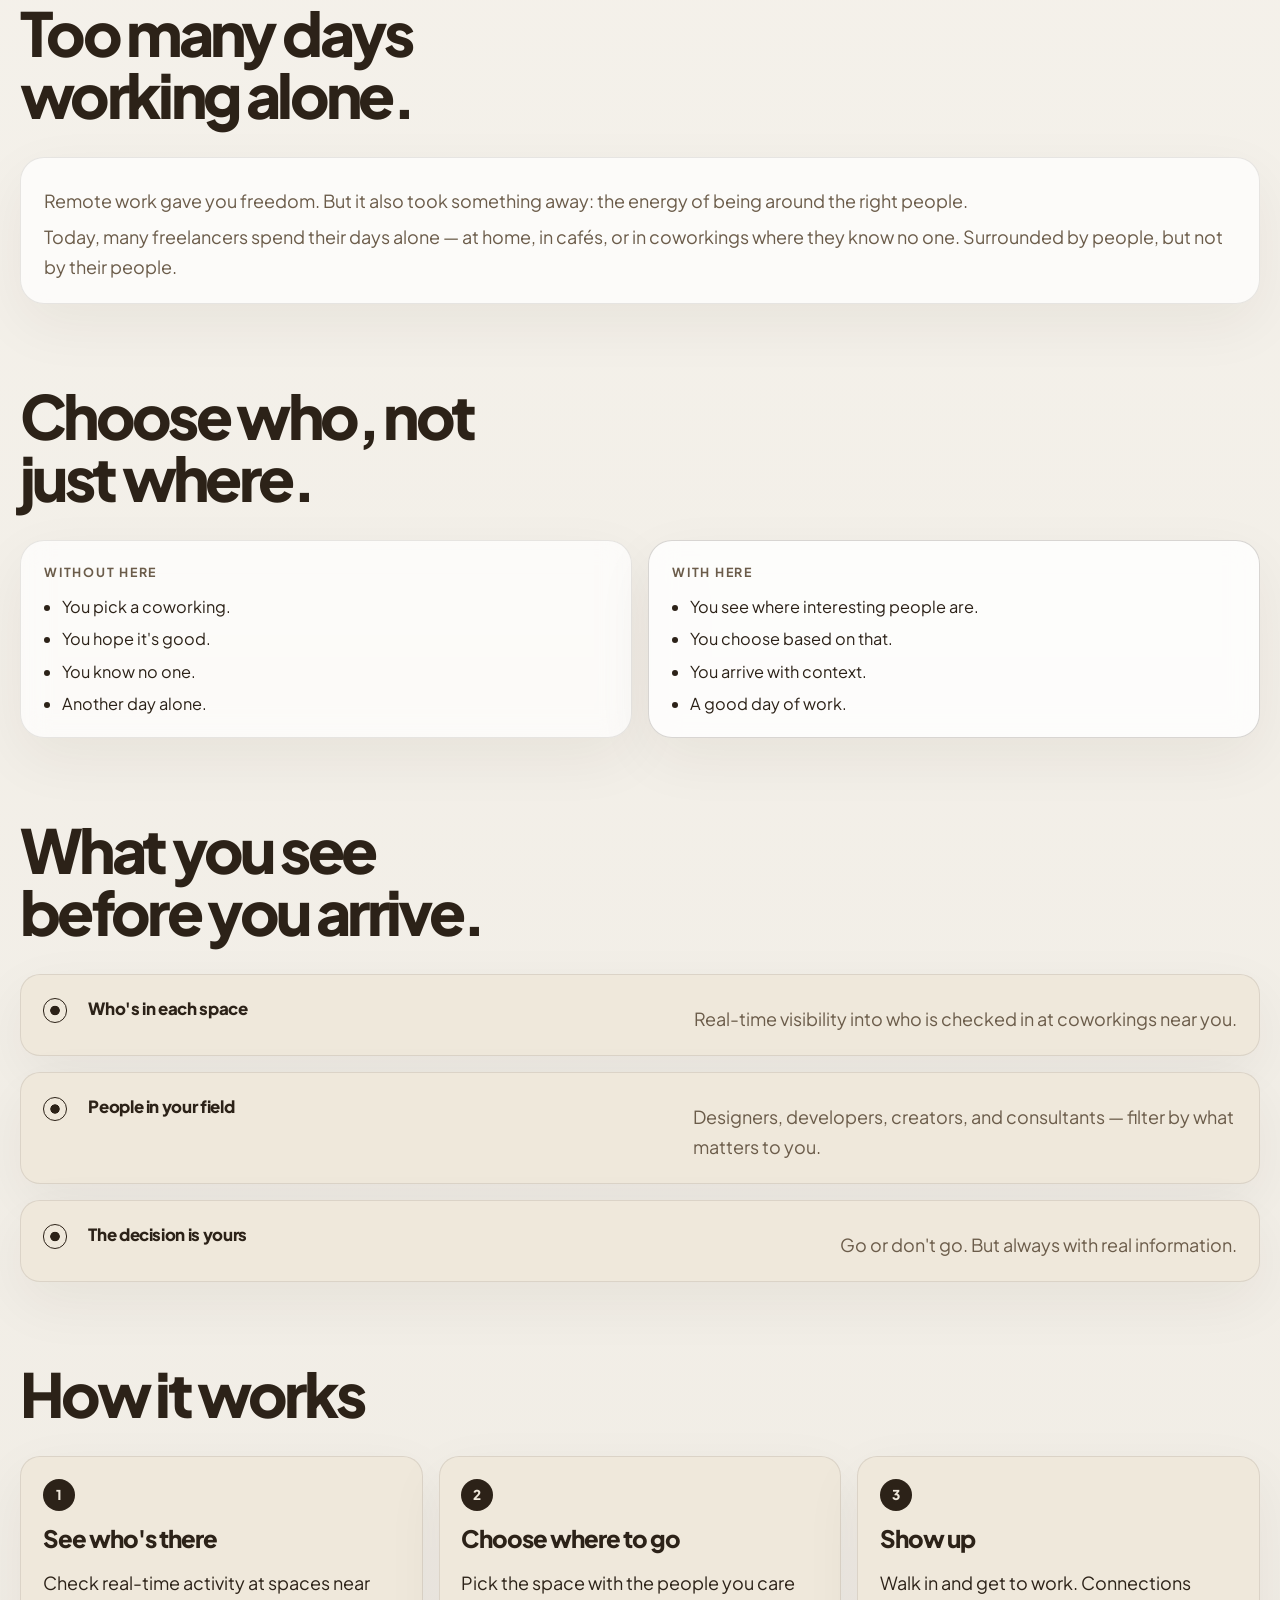
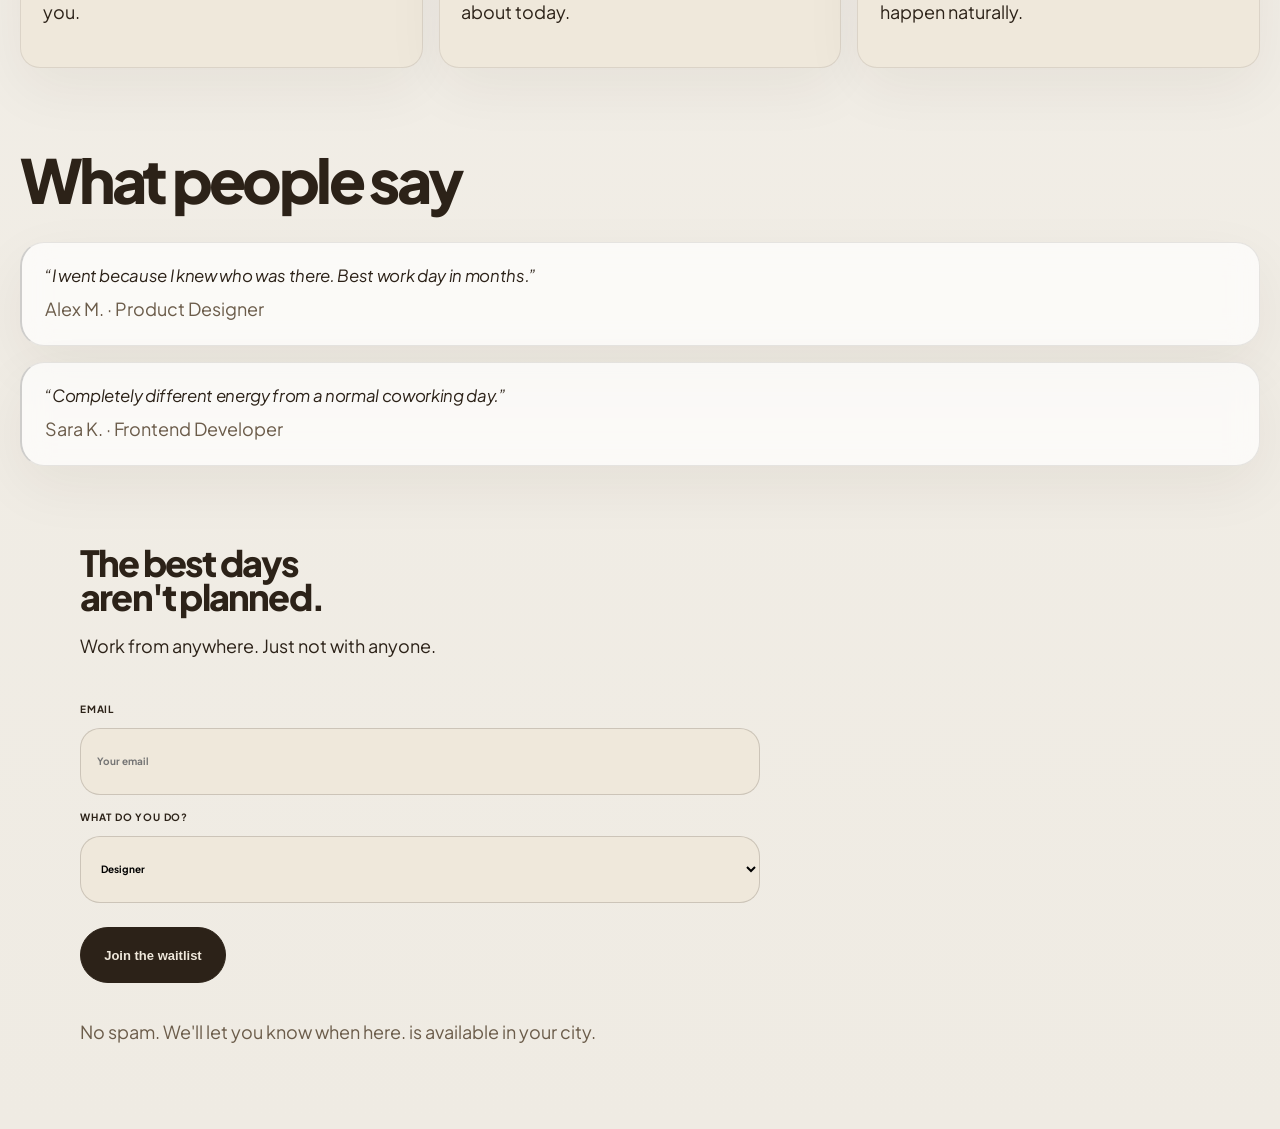
==== commit 5b0668ea: "Refine landing copy and brandmark" ====
--- a/demand.html
+++ b/demand.html
@@ -12,7 +12,7 @@
     <link rel="preconnect" href="https://fonts.googleapis.com" />
     <link rel="preconnect" href="https://fonts.gstatic.com" crossorigin />
     <link
-      href="https://fonts.googleapis.com/css2?family=Archivo:wght@400;500;700;800;900&family=Instrument+Serif:ital@0;1&display=swap"
+      href="https://fonts.googleapis.com/css2?family=Plus+Jakarta+Sans:wght@400;500;600;700;800&display=swap"
       rel="stylesheet"
     />
     <link rel="stylesheet" href="./styles.css" />
@@ -21,7 +21,9 @@
   <body class="demand-workers-page">
     <div class="page-noise" aria-hidden="true"></div>
     <header class="site-header">
-      <a class="brandmark" href="./index.html" aria-label="here. home">here.</a>
+      <a class="brandmark" href="./index.html" aria-label="here. home">
+        <span class="brandmark-word">here</span><span class="logo-dot-active" aria-hidden="true"></span>
+      </a>
       <div class="header-actions">
         <div class="language-switcher" aria-label="Language switcher">
           <button type="button" class="lang-button" data-lang="en">EN</button>
@@ -39,14 +41,14 @@
     <main>
       <section class="hero hero-demand hero-demand-workers">
         <div class="hero-copy reveal">
-          <h1 data-i18n="demand.hero.title">Work from different coworkings — with the right people.</h1>
+          <h1 data-i18n="demand.hero.title">Work with the right people.</h1>
           <p class="hero-text" data-i18n="demand.hero.text">
-            See who&apos;s working, where and move freely.
+            See who&apos;s working where before you leave. Choose based on people, not just the space.
           </p>
           <div class="demand-hero-sub reveal">
-            <span data-i18n="demand.hero.subOne">Access great coworkings.</span>
-            <span data-i18n="demand.hero.subTwo">Know who&apos;s there.</span>
-            <span data-i18n="demand.hero.subThree">Choose better.</span>
+            <span data-i18n="demand.hero.subOne">Access coworkings across the city.</span>
+            <span data-i18n="demand.hero.subTwo">See who&apos;s there in real time.</span>
+            <span data-i18n="demand.hero.subThree">Make better decisions every day.</span>
           </div>
           <div class="hero-actions">
             <a class="button button-solid" href="#waitlist" data-i18n="demand.hero.ctaPrimary">Join waitlist</a>
@@ -54,169 +56,291 @@
         </div>
 
         <div class="hero-panel reveal demand-mock-shell">
-          <div class="lg:pl-8">
-            <div class="w-full max-w-md mx-auto">
-              <div class="rounded-xl border border-border bg-card overflow-hidden shadow-sm demand-hero-browser">
-                <div class="px-5 py-4 border-b border-border">
-                  <div class="flex items-center justify-between">
-                    <span class="text-sm font-semibold text-foreground tracking-tight" data-i18n="demand.card.title">Spaces near you</span>
-                    <span class="text-xs text-muted-foreground" data-i18n="demand.card.today">Today</span>
-                  </div>
-                </div>
-                <div class="divide-y divide-border">
-                  <div class="px-5 py-4 transition-colors bg-accent/50">
-                    <div class="flex items-start justify-between mb-2.5">
-                      <div>
-                        <h4 class="text-sm font-semibold text-foreground" data-i18n="demand.card.placeOne">The Workshop</h4>
-                        <div class="flex items-center gap-1 mt-0.5">
-                          <svg xmlns="http://www.w3.org/2000/svg" width="24" height="24" viewBox="0 0 24 24" fill="none" stroke="currentColor" stroke-width="2" stroke-linecap="round" stroke-linejoin="round" class="lucide lucide-map-pin w-3 h-3 text-muted-foreground"><path d="M20 10c0 4.993-5.539 10.193-7.399 11.799a1 1 0 0 1-1.202 0C9.539 20.193 4 14.993 4 10a8 8 0 0 1 16 0"></path><circle cx="12" cy="10" r="3"></circle></svg>
-                          <span class="text-xs text-muted-foreground" data-i18n="demand.card.metaOne">Kreuzberg</span>
-                        </div>
-                      </div>
-                      <div class="flex items-center gap-1 text-muted-foreground">
-                        <svg xmlns="http://www.w3.org/2000/svg" width="24" height="24" viewBox="0 0 24 24" fill="none" stroke="currentColor" stroke-width="2" stroke-linecap="round" stroke-linejoin="round" class="lucide lucide-users w-3.5 h-3.5"><path d="M16 21v-2a4 4 0 0 0-4-4H6a4 4 0 0 0-4 4v2"></path><circle cx="9" cy="7" r="4"></circle><path d="M22 21v-2a4 4 0 0 0-3-3.87"></path><path d="M16 3.13a4 4 0 0 1 0 7.75"></path></svg>
-                        <span class="text-xs font-medium" data-i18n="demand.card.countOne">7</span>
-                      </div>
-                    </div>
-                    <div class="flex items-center gap-1 mb-2">
-                      <div class="w-7 h-7 rounded-full bg-secondary flex items-center justify-center text-[10px] font-semibold text-secondary-foreground border-2 border-card -ml-1 first:ml-0">AL</div>
-                      <div class="w-7 h-7 rounded-full bg-secondary flex items-center justify-center text-[10px] font-semibold text-secondary-foreground border-2 border-card -ml-1 first:ml-0">MK</div>
-                      <div class="w-7 h-7 rounded-full bg-secondary flex items-center justify-center text-[10px] font-semibold text-secondary-foreground border-2 border-card -ml-1 first:ml-0">JR</div>
-                      <div class="w-7 h-7 rounded-full bg-secondary flex items-center justify-center text-[10px] font-semibold text-secondary-foreground border-2 border-card -ml-1 first:ml-0">TS</div>
-                      <div class="w-7 h-7 rounded-full bg-secondary flex items-center justify-center text-[10px] font-semibold text-secondary-foreground border-2 border-card -ml-1 first:ml-0">NP</div>
-                      <div class="w-7 h-7 rounded-full bg-secondary flex items-center justify-center text-[10px] font-semibold text-secondary-foreground border-2 border-card -ml-1 first:ml-0">CF</div>
-                      <div class="w-7 h-7 rounded-full bg-secondary flex items-center justify-center text-[10px] font-semibold text-secondary-foreground border-2 border-card -ml-1 first:ml-0">LW</div>
-                    </div>
-                    <div class="flex gap-1.5 flex-wrap">
-                      <span class="text-[11px] font-medium text-muted-foreground bg-secondary px-2 py-0.5 rounded-full" data-i18n="demand.card.tagOne">5 designers</span>
-                      <span class="text-[11px] font-medium text-muted-foreground bg-secondary px-2 py-0.5 rounded-full" data-i18n="demand.card.tagTwo">2 developers</span>
-                    </div>
-                  </div>
-                  <div class="px-5 py-4 transition-colors">
-                    <div class="flex items-start justify-between mb-2.5">
-                      <div>
-                        <h4 class="text-sm font-semibold text-foreground" data-i18n="demand.card.placeTwo">Café Desk</h4>
-                        <div class="flex items-center gap-1 mt-0.5">
-                          <svg xmlns="http://www.w3.org/2000/svg" width="24" height="24" viewBox="0 0 24 24" fill="none" stroke="currentColor" stroke-width="2" stroke-linecap="round" stroke-linejoin="round" class="lucide lucide-map-pin w-3 h-3 text-muted-foreground"><path d="M20 10c0 4.993-5.539 10.193-7.399 11.799a1 1 0 0 1-1.202 0C9.539 20.193 4 14.993 4 10a8 8 0 0 1 16 0"></path><circle cx="12" cy="10" r="3"></circle></svg>
-                          <span class="text-xs text-muted-foreground" data-i18n="demand.card.metaTwo">Mitte</span>
-                        </div>
-                      </div>
-                      <div class="flex items-center gap-1 text-muted-foreground">
-                        <svg xmlns="http://www.w3.org/2000/svg" width="24" height="24" viewBox="0 0 24 24" fill="none" stroke="currentColor" stroke-width="2" stroke-linecap="round" stroke-linejoin="round" class="lucide lucide-users w-3.5 h-3.5"><path d="M16 21v-2a4 4 0 0 0-4-4H6a4 4 0 0 0-4 4v2"></path><circle cx="9" cy="7" r="4"></circle><path d="M22 21v-2a4 4 0 0 0-3-3.87"></path><path d="M16 3.13a4 4 0 0 1 0 7.75"></path></svg>
-                        <span class="text-xs font-medium" data-i18n="demand.card.countTwo">1</span>
-                      </div>
-                    </div>
-                    <div class="flex items-center gap-1 mb-2">
-                      <div class="w-7 h-7 rounded-full bg-secondary flex items-center justify-center text-[10px] font-semibold text-secondary-foreground border-2 border-card -ml-1 first:ml-0">RB</div>
-                    </div>
-                    <div class="flex gap-1.5 flex-wrap">
-                      <span class="text-[11px] font-medium text-muted-foreground bg-secondary px-2 py-0.5 rounded-full" data-i18n="demand.card.tagThree">1 person</span>
-                    </div>
-                  </div>
-                  <div class="px-5 py-4 transition-colors">
-                    <div class="flex items-start justify-between mb-2.5">
-                      <div>
-                        <h4 class="text-sm font-semibold text-foreground" data-i18n="demand.card.placeThree">CoBase</h4>
-                        <div class="flex items-center gap-1 mt-0.5">
-                          <svg xmlns="http://www.w3.org/2000/svg" width="24" height="24" viewBox="0 0 24 24" fill="none" stroke="currentColor" stroke-width="2" stroke-linecap="round" stroke-linejoin="round" class="lucide lucide-map-pin w-3 h-3 text-muted-foreground"><path d="M20 10c0 4.993-5.539 10.193-7.399 11.799a1 1 0 0 1-1.202 0C9.539 20.193 4 14.993 4 10a8 8 0 0 1 16 0"></path><circle cx="12" cy="10" r="3"></circle></svg>
-                          <span class="text-xs text-muted-foreground" data-i18n="demand.card.metaThree">Friedrichshain</span>
-                        </div>
-                      </div>
-                      <div class="flex items-center gap-1 text-muted-foreground">
-                        <svg xmlns="http://www.w3.org/2000/svg" width="24" height="24" viewBox="0 0 24 24" fill="none" stroke="currentColor" stroke-width="2" stroke-linecap="round" stroke-linejoin="round" class="lucide lucide-users w-3.5 h-3.5"><path d="M16 21v-2a4 4 0 0 0-4-4H6a4 4 0 0 0-4 4v2"></path><circle cx="9" cy="7" r="4"></circle><path d="M22 21v-2a4 4 0 0 0-3-3.87"></path><path d="M16 3.13a4 4 0 0 1 0 7.75"></path></svg>
-                        <span class="text-xs font-medium" data-i18n="demand.card.countThree">3</span>
-                      </div>
-                    </div>
-                    <div class="flex items-center gap-1 mb-2">
-                      <div class="w-7 h-7 rounded-full bg-secondary flex items-center justify-center text-[10px] font-semibold text-secondary-foreground border-2 border-card -ml-1 first:ml-0">HJ</div>
-                      <div class="w-7 h-7 rounded-full bg-secondary flex items-center justify-center text-[10px] font-semibold text-secondary-foreground border-2 border-card -ml-1 first:ml-0">OD</div>
-                      <div class="w-7 h-7 rounded-full bg-secondary flex items-center justify-center text-[10px] font-semibold text-secondary-foreground border-2 border-card -ml-1 first:ml-0">KS</div>
-                    </div>
-                    <div class="flex gap-1.5 flex-wrap">
-                      <span class="text-[11px] font-medium text-muted-foreground bg-secondary px-2 py-0.5 rounded-full" data-i18n="demand.card.tagFour">3 marketers</span>
-                    </div>
-                  </div>
-                </div>
-              </div>
+          <div class="demand-phone demand-phone-home">
+            <div class="demand-phone-status">
+              <span>9:41</span>
+              <div class="demand-phone-status-icons">
+                <div class="demand-signal-bars">
+                  <span></span><span></span><span></span><span></span>
+                </div>
+                <div class="demand-battery"><div class="demand-battery-fill"></div></div>
+              </div>
+            </div>
+
+            <div class="demand-phone-top demand-grid-shell">
+              <div class="demand-grid-lines"></div>
+              <div class="demand-grid-mask demand-grid-mask-one"></div>
+              <div class="demand-grid-mask demand-grid-mask-two"></div>
+              <div class="demand-phone-top-inner">
+                <div class="demand-phone-logo">
+                  <span>here</span>
+                  <span class="logo-dot-active"></span>
+                </div>
+                <div class="demand-phone-avatar">MP</div>
+              </div>
+            </div>
+
+            <div class="demand-map">
+              <div class="demand-map-grid"></div>
+              <div class="demand-map-street h one"></div>
+              <div class="demand-map-street h two"></div>
+              <div class="demand-map-street h three"></div>
+              <div class="demand-map-street v one"></div>
+              <div class="demand-map-street v two"></div>
+              <div class="demand-map-street v three"></div>
+              <div class="demand-map-block b1"></div>
+              <div class="demand-map-block b2"></div>
+              <div class="demand-map-block b3"></div>
+              <div class="demand-map-block b4"></div>
+              <div class="demand-map-block b5"></div>
+              <div class="demand-map-block b6"></div>
+              <div class="demand-map-block b7"></div>
+              <div class="demand-map-block b8"></div>
+              <div class="demand-map-block b9"></div>
+              <div class="demand-map-pin p1">
+                <div class="demand-map-bubble">
+                  <span class="presence-dot-dark"></span>
+                  <strong>7</strong>
+                  <span>Workshop</span>
+                </div>
+              </div>
+              <div class="demand-map-pin p2">
+                <div class="demand-map-bubble">
+                  <span class="presence-dot-dark"></span>
+                  <strong>3</strong>
+                  <span>CoBase</span>
+                </div>
+              </div>
+              <div class="demand-map-pin p3 is-empty">
+                <div class="demand-map-bubble">
+                  <span class="demand-off-dot"></span>
+                  <strong>0</strong>
+                  <span>Cafe Desk</span>
+                </div>
+              </div>
+              <div class="demand-map-user"></div>
+            </div>
+
+            <div class="demand-phone-list">
+              <div class="demand-phone-list-head">
+                <div>
+                  <p class="demand-phone-list-title">Near you</p>
+                </div>
+                <span class="demand-phone-list-meta">Today</span>
+              </div>
+
+              <article class="demand-space-card is-live">
+                <div class="demand-space-row">
+                  <div>
+                    <h4>The Workshop</h4>
+                    <p>Malasaña · 8 min</p>
+                  </div>
+                  <div class="demand-space-count">
+                    <span class="presence-dot"></span>
+                    <strong>7</strong>
+                  </div>
+                </div>
+                <div class="demand-avatar-stack">
+                  <span class="demand-avatar a-dark">AL</span>
+                  <span class="demand-avatar a-mid">MK</span>
+                  <span class="demand-avatar a-warm">JR</span>
+                  <span class="demand-avatar a-dark">TS</span>
+                  <span class="demand-avatar a-plus">+3</span>
+                </div>
+                <div class="demand-pill-row">
+                  <span class="demand-ui-pill">5 designers</span>
+                  <span class="demand-ui-pill">2 devs</span>
+                </div>
+              </article>
+
+              <article class="demand-space-card is-live">
+                <div class="demand-space-row">
+                  <div>
+                    <h4>CoBase</h4>
+                    <p>Cuzco · 12 min</p>
+                  </div>
+                  <div class="demand-space-count">
+                    <span class="presence-dot"></span>
+                    <strong>3</strong>
+                  </div>
+                </div>
+                <div class="demand-avatar-stack">
+                  <span class="demand-avatar a-mid">HJ</span>
+                  <span class="demand-avatar a-dark">OD</span>
+                  <span class="demand-avatar a-warm">KS</span>
+                </div>
+                <div class="demand-pill-row">
+                  <span class="demand-ui-pill">3 marketers</span>
+                </div>
+              </article>
             </div>
           </div>
         </div>
       </section>
 
+      <section class="content-grid demand-simple-section demand-product-section">
+        <div class="section-intro reveal demand-simple-intro">
+          <h2 data-i18n="demand.product.title">See the room before you go.</h2>
+        </div>
+        <div class="demand-product-grid reveal">
+          <article class="demand-product-card">
+            <p class="demand-product-label" data-i18n="demand.product.detailLabel">Space detail</p>
+            <div class="demand-phone demand-phone-detail">
+              <div class="demand-phone-status">
+                <span>9:41</span>
+                <div class="demand-phone-status-icons">
+                  <div class="demand-signal-bars">
+                    <span></span><span></span><span></span><span></span>
+                  </div>
+                  <div class="demand-battery"><div class="demand-battery-fill"></div></div>
+                </div>
+              </div>
+              <div class="demand-phone-top demand-grid-shell">
+                <div class="demand-grid-lines"></div>
+                <div class="demand-grid-mask demand-grid-mask-one"></div>
+                <div class="demand-grid-mask demand-grid-mask-two"></div>
+                <div class="demand-detail-head">
+                  <div class="demand-back-row"><span>&larr;</span><span data-i18n="demand.product.back">Back</span></div>
+                  <h3>The Workshop</h3>
+                  <p>Malasaña · Calle Velarde 12 · 8 min</p>
+                  <div class="demand-live-chip">
+                    <span class="presence-dot-dark"></span>
+                    <span data-i18n="demand.product.liveNow">7 here now</span>
+                  </div>
+                </div>
+              </div>
+              <div class="demand-people-section">
+                <p class="demand-product-label" data-i18n="demand.product.peopleNow">Who’s there now</p>
+                <div class="demand-person-row">
+                  <span class="demand-avatar a-dark large">AL</span>
+                  <div><strong>Alex Lima</strong><p>Product Designer</p></div>
+                  <span>2h</span>
+                </div>
+                <div class="demand-person-row">
+                  <span class="demand-avatar a-mid large">MK</span>
+                  <div><strong>Marta K.</strong><p>Frontend Dev</p></div>
+                  <span>1h</span>
+                </div>
+                <div class="demand-person-row no-border">
+                  <span class="demand-avatar a-warm large">JR</span>
+                  <div><strong>Javi Ruiz</strong><p>UX Designer</p></div>
+                  <span>45m</span>
+                </div>
+              </div>
+            </div>
+          </article>
+
+          <article class="demand-product-card">
+            <p class="demand-product-label" data-i18n="demand.product.checkinLabel">Check in</p>
+            <div class="demand-phone demand-phone-checkin">
+              <div class="demand-phone-status">
+                <span>9:41</span>
+                <div class="demand-phone-status-icons">
+                  <div class="demand-signal-bars">
+                    <span></span><span></span><span></span><span></span>
+                  </div>
+                  <div class="demand-battery"><div class="demand-battery-fill"></div></div>
+                </div>
+              </div>
+              <div class="demand-checkin-wrap">
+                <div class="demand-back-row"><span>&larr;</span><span data-i18n="demand.product.back">Back</span></div>
+                <h3 data-i18n="demand.product.checkinTitle">Check in</h3>
+                <p data-i18n="demand.product.checkinText">Confirm where you’ll work and make yourself visible.</p>
+
+                <div class="demand-checkin-card">
+                  <h4>The Workshop</h4>
+                  <p>Malasaña · Calle Velarde 12</p>
+                  <div class="demand-live-chip">
+                    <span class="presence-dot-dark"></span>
+                    <span data-i18n="demand.product.peopleThere">7 people there</span>
+                  </div>
+                </div>
+
+                <div class="demand-duration">
+                  <span class="demand-product-label" data-i18n="demand.product.duration">Duration</span>
+                  <div class="demand-duration-row">
+                    <button type="button" class="demand-duration-pill is-selected">2h</button>
+                    <button type="button" class="demand-duration-pill" data-i18n="demand.product.halfDay">Half day</button>
+                    <button type="button" class="demand-duration-pill" data-i18n="demand.product.fullDay">Full day</button>
+                  </div>
+                </div>
+
+                <div class="demand-visibility-row">
+                  <div>
+                    <strong data-i18n="demand.product.visible">Visible to others</strong>
+                    <p data-i18n="demand.product.visibleText">People can see you’re there</p>
+                  </div>
+                  <div class="demand-toggle"><span></span></div>
+                </div>
+
+                <button type="button" class="demand-checkin-button" data-i18n="demand.product.cta">I’ll work here</button>
+              </div>
+            </div>
+          </article>
+        </div>
+      </section>
+
       <section class="content-grid demand-simple-section">
         <div class="section-intro reveal demand-simple-intro">
-          <h2 data-i18n="demand.flex.title">Stop going to the same place every day</h2>
-        </div>
-        <div class="demand-compare-grid reveal">
-          <article class="demand-compare-card">
-            <p class="demand-compare-label" data-i18n="demand.flex.oldLabel">You don&apos;t need</p>
-            <ul class="demand-compare-list">
-              <li data-i18n="demand.flex.oldOne">one coworking</li>
-              <li data-i18n="demand.flex.oldTwo">one routine</li>
-            </ul>
-          </article>
-          <article class="demand-compare-card is-strong">
-            <p class="demand-compare-label" data-i18n="demand.flex.newLabel">You need</p>
-            <ul class="demand-compare-list">
-              <li data-i18n="demand.flex.newOne">flexibility</li>
-              <li data-i18n="demand.flex.newTwo">variety</li>
-              <li data-i18n="demand.flex.newThree">the right people</li>
-            </ul>
-            <p class="demand-compare-foot" data-i18n="demand.flex.foot">Here gives you all three.</p>
-          </article>
-        </div>
+          <h2 data-i18n="demand.flex.title">Too many days working alone.</h2>
+        </div>
+        <article class="demand-problem-item reveal">
+          <p data-i18n="demand.flex.bodyOne">
+            Remote work gave you freedom. But it also took something away: the energy of being around the right people.
+          </p>
+          <p data-i18n="demand.flex.bodyTwo">
+            Today, many freelancers spend their days alone — at home, in cafés, or in coworkings where they know no one. Surrounded by people, but not by their people.
+          </p>
+        </article>
       </section>
 
       <section class="content-grid demand-simple-section" id="problem">
         <div class="section-intro reveal demand-simple-intro">
-          <h2 data-i18n="demand.problem.title">From habit to intentional choice.</h2>
+          <h2 data-i18n="demand.problem.title">Choose who, not just where.</h2>
         </div>
         <div class="demand-compare-grid reveal">
           <article class="demand-compare-card">
             <p class="demand-compare-label" data-i18n="demand.problem.oldLabel">Without Here</p>
             <ul class="demand-compare-list">
-              <li data-i18n="demand.problem.one.title">you pick a coworking</li>
-              <li data-i18n="demand.problem.two.title">you hope it&apos;s good</li>
+              <li data-i18n="demand.problem.one.title">You pick a coworking.</li>
+              <li data-i18n="demand.problem.two.title">You hope it&apos;s good.</li>
+              <li data-i18n="demand.problem.three.title">You know no one.</li>
+              <li data-i18n="demand.problem.four.title">Another day alone.</li>
             </ul>
           </article>
           <article class="demand-compare-card is-strong">
             <p class="demand-compare-label" data-i18n="demand.problem.newLabel">With Here</p>
             <ul class="demand-compare-list">
-              <li data-i18n="demand.problem.newOne">you see where interesting people are</li>
-              <li data-i18n="demand.problem.newTwo">you choose</li>
-              <li data-i18n="demand.problem.newThree">you go</li>
+              <li data-i18n="demand.problem.newOne">You see where interesting people are.</li>
+              <li data-i18n="demand.problem.newTwo">You choose based on that.</li>
+              <li data-i18n="demand.problem.newThree">You arrive with context.</li>
+              <li data-i18n="demand.problem.newFour">A good day of work.</li>
             </ul>
-            <p class="demand-compare-foot" data-i18n="demand.problem.foot">Big shift: from habit to intentional choice.</p>
-          </article>
-        </div>
-      </section>
-
-      <section class="statement-strip reveal demand-insight-band" id="city-office">
-        <p data-i18n="demand.insight.one">Your office is the city.</p>
-        <p data-i18n="demand.insight.two">Choose better.</p>
+          </article>
+        </div>
       </section>
 
       <section class="content-grid demand-simple-section">
         <div class="section-intro reveal demand-simple-intro">
-          <h2 data-i18n="demand.solution.title">With Here you can:</h2>
+          <h2 data-i18n="demand.solution.title">What you see before you arrive.</h2>
         </div>
         <div class="demand-solution-list reveal">
           <article class="benefit-row demand-solution-row">
-            <h3 data-i18n="demand.solution.one.title">See who&apos;s working in each space</h3>
+            <h3 data-i18n="demand.solution.one.title">Who&apos;s in each space</h3>
             <p data-i18n="demand.solution.one.text">
               Real-time visibility into who is checked in at coworkings near you.
             </p>
           </article>
           <article class="benefit-row demand-solution-row">
-            <h3 data-i18n="demand.solution.two.title">Find people doing similar work</h3>
+            <h3 data-i18n="demand.solution.two.title">People in your field</h3>
             <p data-i18n="demand.solution.two.text">
-              Look for designers, developers, creators, and freelancers before you decide.
+              Designers, developers, creators, and consultants — filter by what matters to you.
             </p>
           </article>
           <article class="benefit-row demand-solution-row">
-            <h3 data-i18n="demand.solution.three.title">Choose where to go based on that</h3>
+            <h3 data-i18n="demand.solution.three.title">The decision is yours</h3>
             <p data-i18n="demand.solution.three.text">
-              Make the decision based on people, not just on space.
+              Go or don&apos;t go. But always with real information.
             </p>
           </article>
         </div>
@@ -229,7 +353,7 @@
         <div class="feature-grid demand-steps-grid">
           <article class="feature-card reveal">
             <span class="feature-index">1</span>
-            <h3 data-i18n="demand.how.one.title">See who&apos;s working</h3>
+            <h3 data-i18n="demand.how.one.title">See who&apos;s there</h3>
             <p data-i18n="demand.how.one.text">
               Check real-time activity at spaces near you.
             </p>
@@ -238,14 +362,14 @@
             <span class="feature-index">2</span>
             <h3 data-i18n="demand.how.two.title">Choose where to go</h3>
             <p data-i18n="demand.how.two.text">
-              Pick the space with the right people today.
+              Pick the space with the people you care about today.
             </p>
           </article>
           <article class="feature-card reveal">
             <span class="feature-index">3</span>
             <h3 data-i18n="demand.how.three.title">Show up</h3>
             <p data-i18n="demand.how.three.text">
-              Walk in and start working with your people.
+              Walk in and get to work. Connections happen naturally.
             </p>
           </article>
         </div>
@@ -269,18 +393,18 @@
 
       <section class="waitlist-section demand-final-cta" id="waitlist">
         <div class="waitlist-copy reveal demand-final-copy">
-          <h2 data-i18n="demand.waitlist.title">Different place. Better people. Better day.</h2>
+          <h2 data-i18n="demand.waitlist.title">The best days aren&apos;t planned.</h2>
           <p data-i18n="demand.waitlist.text">
-            Work from anywhere. Not with anyone.
+            Work from anywhere. Just not with anyone.
           </p>
         </div>
         <form class="waitlist-form reveal demand-final-form">
           <label>
             <span data-i18n="demand.form.emailLabel">Email</span>
-            <input type="email" placeholder="name@email.com" data-i18n-attr="placeholder:demand.form.emailPlaceholder" />
+            <input type="email" placeholder="Your email" data-i18n-attr="placeholder:demand.form.emailPlaceholder" />
           </label>
           <label>
-            <span data-i18n="demand.form.roleLabel">What best describes your work?</span>
+            <span data-i18n="demand.form.roleLabel">What do you do?</span>
             <select>
               <option data-i18n="demand.form.roleOne">Designer</option>
               <option data-i18n="demand.form.roleTwo">Developer</option>
@@ -292,6 +416,9 @@
           <button class="button button-solid" type="submit" data-i18n="demand.form.button">
             Join the waitlist
           </button>
+          <p class="metrics-note" data-i18n="demand.form.note">
+            No spam. We&apos;ll let you know when here. is available in your city.
+          </p>
         </form>
       </section>
     </main>
--- a/styles.css
+++ b/styles.css
@@ -1,14 +1,30 @@
 :root {
-  --bg: #f4f1ea;
-  --paper: #ffffff;
-  --ink: #050505;
-  --muted: #6b6b6b;
-  --signal: #1d8f63;
-  --warm: #bc7e41;
-  --line: rgba(5, 5, 5, 0.12);
-  --line-strong: rgba(5, 5, 5, 0.24);
-  --shadow: 0 20px 60px rgba(5, 5, 5, 0.08);
-  --radius: 28px;
+  --bg-light: #e6e1d6;
+  --bg-dark: #18140e;
+  --card-light: #efe8db;
+  --card-dark: #241f15;
+  --ink-primary: #2c2218;
+  --ink-secondary: #4a3d30;
+  --ink-tertiary: #6b5c4a;
+  --ink-muted: #8c7d6a;
+  --ink-d-primary: #f2ede2;
+  --ink-d-secondary: #a09080;
+  --ink-d-tertiary: #5a4e40;
+  --border-light: rgba(44, 34, 24, 0.1);
+  --border-dark: rgba(242, 237, 226, 0.07);
+  --here-light: #00db79;
+  --here-dark: #00db79;
+  --bg: var(--bg-light);
+  --paper: var(--card-light);
+  --ink: var(--ink-primary);
+  --muted: var(--ink-tertiary);
+  --muted-strong: var(--ink-secondary);
+  --signal: var(--here-light);
+  --line: var(--border-light);
+  --line-strong: rgba(44, 34, 24, 0.18);
+  --shadow: 0 20px 60px rgba(44, 34, 24, 0.06);
+  --radius: 20px;
+  --radius-pill: 9999px;
   --max-width: 1240px;
 }
 
@@ -22,11 +38,14 @@
 
 body {
   margin: 0;
+  position: relative;
+  isolation: isolate;
   background:
-    radial-gradient(circle at top left, rgba(255, 255, 255, 0.9), transparent 35%),
-    linear-gradient(180deg, #f8f5ef 0%, #f0ece4 100%);
+    radial-gradient(ellipse 72% 62% at 0% 0%, var(--bg-light) 30%, transparent 72%),
+    radial-gradient(ellipse 58% 68% at 100% 100%, var(--bg-light) 20%, transparent 65%),
+    linear-gradient(180deg, #efede5 0%, var(--bg-light) 100%);
   color: var(--ink);
-  font-family: "Archivo", "Helvetica Neue", sans-serif;
+  font-family: "Plus Jakarta Sans", "Helvetica Neue", sans-serif;
 }
 
 body.selector-page {
@@ -37,11 +56,12 @@
 
 body.index-page,
 body.demand-workers-page {
-  --ink: #241813;
-  --muted: #6d5a4f;
-  --line: rgba(36, 24, 19, 0.12);
-  --line-strong: rgba(36, 24, 19, 0.24);
-  --shadow: 0 20px 60px rgba(36, 24, 19, 0.08);
+  --ink: var(--ink-primary);
+  --muted: var(--ink-tertiary);
+  --muted-strong: var(--ink-secondary);
+  --line: var(--border-light);
+  --line-strong: rgba(44, 34, 24, 0.18);
+  --shadow: 0 20px 60px rgba(44, 34, 24, 0.06);
 }
 
 a {
@@ -54,8 +74,8 @@
 input,
 select,
 button {
-  font-size: 1rem;
-  line-height: 1.6;
+  font-size: 13px;
+  line-height: 1.65;
 }
 
 h1,
@@ -65,15 +85,53 @@
   margin: 0;
 }
 
+@media (min-width: 961px) {
+  .hero-text,
+  .selector-intro,
+  .feature-card p,
+  .benefit-row p,
+  .waitlist-copy p,
+  .presence-meta,
+  .metrics-note,
+  .value-list li,
+  .steps li,
+  .demand-problem-item p,
+  .demand-solution-row p,
+  .demand-quote footer,
+  .split-copy > p {
+    font-size: 18px;
+    line-height: 1.65;
+  }
+}
+
 .page-noise {
   position: fixed;
   inset: 0;
+  overflow: hidden;
+  pointer-events: none;
+  z-index: -1;
+}
+
+.page-noise::before,
+.page-noise::after {
+  content: "";
+  position: absolute;
+  inset: 0;
+  pointer-events: none;
+}
+
+.page-noise::before {
   background-image:
-    linear-gradient(rgba(5, 5, 5, 0.02) 1px, transparent 1px),
-    linear-gradient(90deg, rgba(5, 5, 5, 0.02) 1px, transparent 1px);
+    linear-gradient(rgba(44, 34, 24, 0.055) 1px, transparent 1px),
+    linear-gradient(90deg, rgba(44, 34, 24, 0.055) 1px, transparent 1px);
   background-size: 24px 24px;
-  pointer-events: none;
-  mask-image: radial-gradient(circle at center, black 40%, transparent 100%);
+  opacity: 0.8;
+}
+
+.page-noise::after {
+  background:
+    radial-gradient(ellipse 72% 62% at 0% 0%, var(--bg-light) 30%, transparent 72%),
+    radial-gradient(ellipse 58% 68% at 100% 100%, var(--bg-light) 20%, transparent 65%);
 }
 
 .site-header,
@@ -93,14 +151,31 @@
   display: flex;
   align-items: center;
   justify-content: space-between;
-  padding: 1.25rem 0 0;
+  padding: 1rem 0 0;
 }
 
 .brandmark,
 .selector-brand {
   font-size: clamp(2rem, 4vw, 4rem);
-  font-weight: 900;
+  font-weight: 800;
   letter-spacing: -0.08em;
+}
+
+.brandmark {
+  display: inline-flex;
+  align-items: baseline;
+  gap: 0.12em;
+}
+
+.brandmark-word {
+  display: inline-block;
+}
+
+.brandmark .logo-dot-active,
+.brandmark .logo-dot-active-dark {
+  width: 0.24em;
+  height: 0.24em;
+  margin-bottom: 0.16em;
 }
 
 .site-nav {
@@ -120,19 +195,21 @@
   gap: 0.25rem;
   padding: 0.2rem;
   border: 1px solid var(--line);
-  border-radius: 999px;
-  background: rgba(255, 255, 255, 0.6);
-  backdrop-filter: blur(14px);
+  border-radius: var(--radius-pill);
+  background: rgba(44, 34, 24, 0.04);
 }
 
 .lang-button {
   border: 0;
   background: transparent;
   color: var(--ink);
-  border-radius: 999px;
-  padding: 0.5rem 0.75rem;
+  border-radius: var(--radius-pill);
+  padding: 0.45rem 0.75rem;
   font: inherit;
   font-weight: 700;
+  font-size: 10px;
+  letter-spacing: 0.08em;
+  text-transform: uppercase;
   cursor: pointer;
 }
 
@@ -143,10 +220,13 @@
 
 .site-nav a {
   border: 1px solid var(--line);
-  border-radius: 999px;
-  padding: 0.7rem 1rem;
-  background: rgba(255, 255, 255, 0.6);
-  backdrop-filter: blur(14px);
+  border-radius: var(--radius-pill);
+  padding: 0.62rem 0.95rem;
+  background: rgba(44, 34, 24, 0.04);
+  font-size: 10px;
+  font-weight: 700;
+  letter-spacing: 0.08em;
+  text-transform: uppercase;
 }
 
 .site-nav a[aria-current="page"] {
@@ -164,12 +244,28 @@
   padding: 4rem 0 5rem;
 }
 
+.hero-index {
+  min-height: auto;
+  grid-template-columns: minmax(0, 1fr);
+  gap: 0;
+  padding-top: 4.75rem;
+  padding-bottom: 4.5rem;
+}
+
+.index-page .hero-copy h1 {
+  max-width: 11.5ch;
+  font-size: clamp(3.35rem, 7.8vw, 5.8rem);
+  line-height: 1;
+  letter-spacing: -0.06em;
+}
+
 .hero-copy h1 {
   max-width: 9ch;
-  font-size: clamp(4rem, 11vw, 8.6rem);
-  line-height: 0.95;
-  letter-spacing: -0.08em;
-  text-transform: uppercase;
+  font-size: clamp(3.4rem, 8vw, 52px);
+  line-height: 0.92;
+  letter-spacing: -2.5px;
+  font-weight: 800;
+  text-transform: none;
 }
 
 .eyebrow {
@@ -180,8 +276,9 @@
 .selector-intro {
   max-width: 42rem;
   margin: 1.5rem 0 0;
-  font-size: clamp(1.1rem, 2vw, 1.45rem);
-  color: rgba(5, 5, 5, 0.82);
+  font-size: 13px;
+  line-height: 1.65;
+  color: var(--muted-strong);
 }
 
 .hero-actions {
@@ -195,11 +292,13 @@
   display: inline-flex;
   align-items: center;
   justify-content: center;
-  min-height: 3.3rem;
-  padding: 0.8rem 1.3rem;
-  border-radius: 999px;
+  min-height: 40px;
+  padding: 11px 22px;
+  border-radius: 100px;
   border: 1px solid var(--ink);
   font-weight: 700;
+  font-size: 13px;
+  line-height: 1;
 }
 
 .button-solid {
@@ -208,7 +307,10 @@
 }
 
 .button-ghost {
-  background: rgba(255, 255, 255, 0.55);
+  background: transparent;
+  color: var(--ink);
+  border-width: 2px;
+  border-color: rgba(44, 34, 24, 0.2);
 }
 
 .hero-panel,
@@ -221,11 +323,10 @@
 .metrics-card,
 .presence-card,
 .price-cards article {
-  background: rgba(255, 255, 255, 0.72);
+  background: var(--card-light);
   border: 1px solid var(--line);
   border-radius: var(--radius);
   box-shadow: var(--shadow);
-  backdrop-filter: blur(18px);
 }
 
 .presence-card,
@@ -243,7 +344,7 @@
 .presence-brand {
   margin-top: 1.8rem;
   font-size: clamp(3rem, 7vw, 5.5rem);
-  font-weight: 900;
+  font-weight: 800;
   letter-spacing: -0.08em;
 }
 
@@ -275,7 +376,7 @@
 
 .metric-row strong,
 .price-cards article strong {
-  color: var(--signal);
+  color: var(--ink);
 }
 
 .presence-meta,
@@ -291,14 +392,10 @@
 
 .statement-strip p {
   margin: 0;
-  font-size: clamp(1.7rem, 4vw, 3.3rem);
-  line-height: 1.05;
-  letter-spacing: -0.05em;
-}
-
-.statement-strip p:last-child {
-  font-family: "Instrument Serif", serif;
-  font-style: italic;
+  font-size: clamp(24px, 4vw, 36px);
+  line-height: 0.94;
+  letter-spacing: -1.8px;
+  font-weight: 800;
 }
 
 .content-grid,
@@ -314,9 +411,10 @@
 .section-intro h2,
 .waitlist-copy h2 {
   max-width: 12ch;
-  font-size: clamp(2.5rem, 6vw, 5rem);
-  line-height: 0.98;
-  letter-spacing: -0.07em;
+  font-size: clamp(28px, 4vw, 36px);
+  line-height: 0.94;
+  letter-spacing: -1.8px;
+  font-weight: 800;
 }
 
 .feature-grid,
@@ -341,16 +439,18 @@
 .feature-index {
   display: inline-block;
   margin-bottom: 1rem;
-  font-size: 0.84rem;
-  font-weight: 800;
-  letter-spacing: 0.14em;
+  font-size: 10px;
+  font-weight: 700;
+  letter-spacing: 0.08em;
+  text-transform: uppercase;
 }
 
 .feature-card h3,
 .benefit-row h3 {
-  font-size: 1.35rem;
-  line-height: 1.1;
-  letter-spacing: -0.04em;
+  font-size: 24px;
+  line-height: 0.96;
+  letter-spacing: -1px;
+  font-weight: 800;
 }
 
 .split-section,
@@ -381,9 +481,10 @@
 .quote-text {
   margin: 0;
   max-width: 16ch;
-  font-size: clamp(2rem, 4vw, 3.7rem);
-  line-height: 1;
-  letter-spacing: -0.06em;
+  font-size: clamp(24px, 4vw, 36px);
+  line-height: 0.94;
+  letter-spacing: -1.8px;
+  font-weight: 800;
 }
 
 .benefit-row {
@@ -396,7 +497,7 @@
 .benefit-row p {
   max-width: 34rem;
   margin: 0;
-  color: rgba(5, 5, 5, 0.82);
+  color: var(--muted-strong);
 }
 
 .audience-band {
@@ -410,11 +511,14 @@
 }
 
 .audience-tags span {
-  padding: 0.8rem 1rem;
-  border: 1px solid var(--line);
-  border-radius: 999px;
-  background: rgba(255, 255, 255, 0.65);
+  padding: 3px 10px;
+  border-radius: 100px;
+  background: rgba(44, 34, 24, 0.07);
+  color: var(--muted-strong);
+  font-size: 10px;
   font-weight: 700;
+  letter-spacing: 0.08em;
+  text-transform: uppercase;
 }
 
 .sound-card {
@@ -454,16 +558,19 @@
   display: grid;
   gap: 0.45rem;
   font-weight: 700;
+  font-size: 10px;
+  letter-spacing: 0.08em;
+  text-transform: uppercase;
 }
 
 .waitlist-form input,
 .waitlist-form select {
   width: 100%;
   border: 1px solid var(--line-strong);
-  border-radius: 18px;
-  padding: 0.95rem 1rem;
+  border-radius: 20px;
+  padding: 0.9rem 1rem;
   font: inherit;
-  background: rgba(255, 255, 255, 0.95);
+  background: var(--card-light);
 }
 
 .selector-shell {
@@ -485,17 +592,17 @@
 }
 
 .selector-card strong {
-  font-size: 1.6rem;
-  line-height: 1.05;
-  letter-spacing: -0.05em;
+  font-size: 24px;
+  line-height: 0.96;
+  letter-spacing: -1px;
 }
 
 .selector-label,
 .metrics-label {
   color: var(--muted);
-  font-size: 0.78rem;
+  font-size: 10px;
   font-weight: 700;
-  letter-spacing: 0.16em;
+  letter-spacing: 0.08em;
   text-transform: uppercase;
 }
 
@@ -516,22 +623,33 @@
 
 body.supply-dark-page {
   background:
-    radial-gradient(circle at top left, rgba(163, 109, 61, 0.16), transparent 34%),
-    linear-gradient(180deg, #16110e 0%, #0f0b09 100%);
-  color: #f2e9df;
+    radial-gradient(ellipse 72% 62% at 0% 0%, var(--bg-dark) 30%, transparent 72%),
+    radial-gradient(ellipse 58% 68% at 100% 100%, var(--bg-dark) 20%, transparent 65%),
+    linear-gradient(180deg, #231d14 0%, var(--bg-dark) 100%);
+  color: var(--ink-d-primary);
 }
 
 body.enterprise-dark-page {
   background:
-    radial-gradient(circle at top left, rgba(104, 75, 50, 0.08), transparent 30%),
-    linear-gradient(180deg, #0c0908 0%, #050403 100%);
-  color: #ece2d6;
+    radial-gradient(ellipse 72% 62% at 0% 0%, #17130d 30%, transparent 72%),
+    radial-gradient(ellipse 58% 68% at 100% 100%, #17130d 20%, transparent 65%),
+    linear-gradient(180deg, #15110c 0%, #090705 100%);
+  color: var(--ink-d-primary);
 }
 
 .enterprise-dark-page .page-noise {
+}
+
+.enterprise-dark-page .page-noise::before {
   background-image:
-    linear-gradient(rgba(236, 226, 214, 0.03) 1px, transparent 1px),
-    linear-gradient(90deg, rgba(236, 226, 214, 0.03) 1px, transparent 1px);
+    linear-gradient(rgba(242, 237, 226, 0.05) 1px, transparent 1px),
+    linear-gradient(90deg, rgba(242, 237, 226, 0.05) 1px, transparent 1px);
+}
+
+.enterprise-dark-page .page-noise::after {
+  background:
+    radial-gradient(ellipse 72% 62% at 0% 0%, #17130d 30%, transparent 72%),
+    radial-gradient(ellipse 58% 68% at 100% 100%, #17130d 20%, transparent 65%);
 }
 
 .enterprise-dark-page .site-nav a,
@@ -541,17 +659,17 @@
 }
 
 .enterprise-dark-page .site-nav a[aria-current="page"] {
-  background: #ece2d6;
+  background: var(--ink-d-primary);
   color: #0c0907;
-  border-color: #ece2d6;
+  border-color: var(--ink-d-primary);
 }
 
 .enterprise-dark-page .lang-button {
-  color: #ece2d6;
+  color: var(--ink-d-primary);
 }
 
 .enterprise-dark-page .lang-button.is-active {
-  background: #ece2d6;
+  background: var(--ink-d-primary);
   color: #0c0907;
 }
 
@@ -573,7 +691,7 @@
 .enterprise-dark-page .benefit-row h3,
 .enterprise-dark-page .quote-text,
 .enterprise-dark-page .price-cards article strong {
-  color: #f5ede4;
+  color: var(--ink-d-primary);
 }
 
 .enterprise-dark-page .hero-text,
@@ -586,7 +704,7 @@
 .enterprise-dark-page .waitlist-copy p,
 .enterprise-dark-page .feature-card p,
 .enterprise-dark-page .benefit-row p {
-  color: rgba(236, 226, 214, 0.72);
+  color: var(--ink-d-secondary);
 }
 
 .enterprise-dark-page .hero-panel,
@@ -596,13 +714,13 @@
 .enterprise-dark-page .quote-card,
 .enterprise-dark-page .price-cards article,
 .enterprise-dark-page .waitlist-form {
-  background: rgba(255, 248, 240, 0.03);
-  border-color: rgba(236, 226, 214, 0.08);
+  background: rgba(42, 36, 24, 0.92);
+  border-color: var(--border-dark);
   box-shadow: 0 24px 70px rgba(0, 0, 0, 0.38);
 }
 
 .enterprise-dark-page .feature-index {
-  background: #ece2d6;
+  background: var(--ink-d-primary);
   color: #0c0907;
 }
 
@@ -613,7 +731,7 @@
 }
 
 .enterprise-dark-page .metric-row strong {
-  color: #f5ede4;
+  color: var(--ink-d-primary);
 }
 
 .enterprise-dark-page .statement-strip {
@@ -622,11 +740,11 @@
 }
 
 .enterprise-dark-page .statement-strip p:first-child {
-  color: #f5ede4;
+  color: var(--ink-d-primary);
 }
 
 .enterprise-dark-page .statement-strip p:last-child {
-  color: #c6b09a;
+  color: var(--ink-d-secondary);
 }
 
 .enterprise-dark-page .quote-card,
@@ -636,21 +754,21 @@
 }
 
 .enterprise-dark-page .button-solid {
-  background: #ece2d6;
+  background: var(--ink-d-primary);
   color: #0c0907;
-  border-color: #ece2d6;
+  border-color: var(--ink-d-primary);
 }
 
 .enterprise-dark-page .button-ghost {
   background: rgba(255, 248, 240, 0.035);
-  color: #ece2d6;
+  color: var(--ink-d-primary);
   border-color: rgba(236, 226, 214, 0.12);
 }
 
 .enterprise-dark-page input,
 .enterprise-dark-page select {
-  background: rgba(255, 248, 240, 0.035);
-  color: #f5ede4;
+  background: rgba(42, 36, 24, 0.96);
+  color: var(--ink-d-primary);
   border-color: rgba(236, 226, 214, 0.12);
 }
 
@@ -659,9 +777,18 @@
 }
 
 .supply-dark-page .page-noise {
+}
+
+.supply-dark-page .page-noise::before {
   background-image:
-    linear-gradient(rgba(242, 233, 223, 0.04) 1px, transparent 1px),
-    linear-gradient(90deg, rgba(242, 233, 223, 0.04) 1px, transparent 1px);
+    linear-gradient(rgba(242, 237, 226, 0.05) 1px, transparent 1px),
+    linear-gradient(90deg, rgba(242, 237, 226, 0.05) 1px, transparent 1px);
+}
+
+.supply-dark-page .page-noise::after {
+  background:
+    radial-gradient(ellipse 72% 62% at 0% 0%, var(--bg-dark) 30%, transparent 72%),
+    radial-gradient(ellipse 58% 68% at 100% 100%, var(--bg-dark) 20%, transparent 65%);
 }
 
 .supply-dark-page .site-nav a,
@@ -671,17 +798,17 @@
 }
 
 .supply-dark-page .site-nav a[aria-current="page"] {
-  background: #f2e9df;
+  background: var(--ink-d-primary);
   color: #15100d;
-  border-color: #f2e9df;
+  border-color: var(--ink-d-primary);
 }
 
 .supply-dark-page .lang-button {
-  color: #f2e9df;
+  color: var(--ink-d-primary);
 }
 
 .supply-dark-page .lang-button.is-active {
-  background: #f2e9df;
+  background: var(--ink-d-primary);
   color: #15100d;
 }
 
@@ -696,7 +823,7 @@
 
 .supply-dark-page .hero-copy h1 {
   max-width: 11.5ch;
-  color: #f6ede3;
+  color: var(--ink-d-primary);
   text-transform: none;
   letter-spacing: -0.06em;
   font-size: clamp(3.35rem, 7.8vw, 5.8rem);
@@ -722,7 +849,7 @@
 .supply-dark-page .demand-compare-foot,
 .supply-dark-page .demand-quote footer,
 .supply-dark-page .price-cards article span {
-  color: rgba(242, 233, 223, 0.72);
+  color: var(--ink-d-secondary);
 }
 
 .supply-dark-page .hero-panel,
@@ -739,15 +866,15 @@
 .supply-dark-page .demand-compare-card,
 .supply-dark-page .demand-hero-browser,
 .supply-dark-page .bg-card {
-  background: rgba(255, 248, 240, 0.05);
-  border-color: rgba(242, 233, 223, 0.12);
+  background: rgba(42, 36, 24, 0.9);
+  border-color: var(--border-dark);
   box-shadow: 0 20px 60px rgba(0, 0, 0, 0.24);
 }
 
 .supply-dark-page .demand-compare-card.is-strong,
 .supply-dark-page .bg-accent\/50 {
-  background: rgba(188, 126, 65, 0.12);
-  border-color: rgba(188, 126, 65, 0.28);
+  background: rgba(242, 237, 226, 0.05);
+  border-color: rgba(242, 237, 226, 0.12);
 }
 
 .supply-dark-page .text-foreground,
@@ -760,7 +887,7 @@
 .supply-dark-page .demand-final-copy h2,
 .supply-dark-page .section-intro h2,
 .supply-dark-page .brandmark {
-  color: #f6ede3;
+  color: var(--ink-d-primary);
 }
 
 .supply-dark-page .demand-insight-band p:first-child {
@@ -768,15 +895,15 @@
 }
 
 .supply-dark-page .demand-insight-band p:last-child {
-  color: #d8b08a;
+  color: var(--ink-d-secondary);
 }
 
 .supply-dark-page .bg-secondary {
-  background: rgba(255, 248, 240, 0.09);
+  background: rgba(242, 237, 226, 0.07);
 }
 
 .supply-dark-page .text-secondary-foreground {
-  color: #f6ede3;
+  color: var(--ink-d-primary);
 }
 
 .supply-dark-page .border,
@@ -787,33 +914,33 @@
 }
 
 .supply-dark-page .button-solid {
-  background: #f2e9df;
+  background: var(--ink-d-primary);
   color: #15100d;
-  border-color: #f2e9df;
+  border-color: var(--ink-d-primary);
 }
 
 .supply-dark-page .button-ghost {
   background: rgba(255, 248, 240, 0.06);
-  color: #f2e9df;
+  color: var(--ink-d-primary);
   border-color: rgba(242, 233, 223, 0.18);
 }
 
 .supply-dark-page .feature-index,
 .supply-dark-page .demand-steps-grid .feature-index {
-  background: #f2e9df;
+  background: var(--ink-d-primary);
   color: #15100d;
 }
 
 .supply-dark-page .demand-solution-row::before {
-  border-color: #d8b08a;
+  border-color: var(--ink-d-secondary);
   background:
-    radial-gradient(circle at center, #d8b08a 0 28%, transparent 32%);
+    radial-gradient(circle at center, var(--ink-d-secondary) 0 28%, transparent 32%);
 }
 
 .supply-dark-page input,
 .supply-dark-page select {
-  background: rgba(255, 248, 240, 0.06);
-  color: #f6ede3;
+  background: rgba(42, 36, 24, 0.96);
+  color: var(--ink-d-primary);
   border-color: rgba(242, 233, 223, 0.18);
 }
 
@@ -891,7 +1018,7 @@
   margin-left: auto;
   margin-right: -1.5rem;
   border: 1px solid rgba(242, 233, 223, 0.12);
-  border-radius: 28px;
+  border-radius: 20px;
   overflow: hidden;
   background:
     linear-gradient(180deg, rgba(255, 248, 240, 0.08) 0%, rgba(255, 248, 240, 0.04) 100%);
@@ -921,7 +1048,7 @@
   display: grid;
   place-items: center;
   border-radius: 0.9rem;
-  background: #f2e9df;
+  background: var(--ink-d-primary);
   color: #15100d;
   font-weight: 800;
   font-size: 1rem;
@@ -939,7 +1066,7 @@
 }
 
 .supply-dashboard-kicker {
-  color: #f6ede3;
+  color: var(--ink-d-primary);
   font-weight: 700;
   font-size: 0.98rem;
 }
@@ -964,7 +1091,7 @@
   border-radius: 999px;
   border: 1px solid rgba(242, 233, 223, 0.12);
   background: rgba(255, 248, 240, 0.06);
-  color: #f6ede3;
+  color: var(--ink-d-primary);
   font-size: 0.82rem;
   font-weight: 600;
 }
@@ -1003,8 +1130,8 @@
 }
 
 .supply-dashboard-nav li.is-active {
-  background: rgba(188, 126, 65, 0.16);
-  color: #f6ede3;
+  background: rgba(242, 237, 226, 0.07);
+  color: var(--ink-d-primary);
 }
 
 .supply-dashboard-body {
@@ -1017,7 +1144,7 @@
 .supply-card-head h4,
 .supply-mini-card h4 {
   margin: 0;
-  color: #f6ede3;
+  color: var(--ink-d-primary);
 }
 
 .supply-dashboard-headline h3 {
@@ -1052,7 +1179,7 @@
 .supply-metric-card strong {
   display: block;
   margin-top: 0.35rem;
-  color: #f6ede3;
+  color: var(--ink-d-primary);
   font-size: 1.65rem;
   line-height: 1;
   letter-spacing: -0.04em;
@@ -1093,7 +1220,7 @@
   height: var(--bar);
   min-height: 10px;
   border-radius: 999px 999px 0 0;
-  background: linear-gradient(180deg, #f0d5bc 0%, #b77a45 100%);
+  background: linear-gradient(180deg, #f2ede2 0%, #a09080 100%);
   opacity: 0.92;
 }
 
@@ -1114,9 +1241,30 @@
 
 .supply-line-chart path {
   fill: none;
-  stroke: #f0d5bc;
+  stroke: var(--ink-d-primary);
   stroke-width: 3;
   stroke-linecap: round;
+}
+
+.presence-dot,
+.logo-dot-active {
+  width: 7px;
+  height: 7px;
+  border-radius: 50%;
+  flex-shrink: 0;
+  background: var(--here-light);
+}
+
+.presence-dot-dark,
+.logo-dot-active-dark {
+  background: var(--here-dark);
+}
+
+.logo-dot-neutral {
+  width: 9px;
+  height: 9px;
+  border-radius: 50%;
+  background: var(--ink-primary);
 }
 
 .supply-axis {
@@ -1551,14 +1699,13 @@
 }
 
 .demand-insight-band p:first-child {
-  font-family: "Archivo", "Helvetica Neue", sans-serif;
-  font-style: normal;
+  font-family: "Plus Jakarta Sans", "Helvetica Neue", sans-serif;
   font-weight: 800;
 }
 
 .demand-insight-band p:last-child {
-  font-family: "Instrument Serif", serif;
-  font-style: italic;
+  font-family: "Plus Jakarta Sans", "Helvetica Neue", sans-serif;
+  font-weight: 800;
 }
 
 .demand-solution-row {
@@ -1667,6 +1814,579 @@
   margin-top: 0.5rem;
 }
 
+.demand-phone {
+  width: min(100%, 278px);
+  margin-inline: auto;
+  background: var(--bg-dark);
+  border-radius: 34px;
+  border: 6px solid var(--card-dark);
+  overflow: hidden;
+  color: var(--ink-d-primary);
+  box-shadow: 0 26px 70px rgba(44, 34, 24, 0.18);
+}
+
+.demand-phone-home {
+  width: min(100%, 312px);
+}
+
+.demand-phone-status {
+  display: flex;
+  align-items: center;
+  justify-content: space-between;
+  padding: 10px 16px 6px;
+  font-size: 11px;
+  font-weight: 700;
+  color: var(--ink-d-primary);
+}
+
+.demand-phone-status-icons {
+  display: flex;
+  align-items: center;
+  gap: 6px;
+}
+
+.demand-signal-bars {
+  display: flex;
+  align-items: flex-end;
+  gap: 1px;
+}
+
+.demand-signal-bars span {
+  width: 3px;
+  border-radius: 1px;
+  background: var(--ink-d-secondary);
+}
+
+.demand-signal-bars span:nth-child(1) { height: 4px; }
+.demand-signal-bars span:nth-child(2) { height: 6px; }
+.demand-signal-bars span:nth-child(3) { height: 8px; opacity: 0.45; }
+.demand-signal-bars span:nth-child(4) { height: 10px; opacity: 0.25; }
+
+.demand-battery {
+  width: 14px;
+  height: 8px;
+  border-radius: 2px;
+  border: 1.5px solid var(--ink-d-secondary);
+  position: relative;
+}
+
+.demand-battery-fill {
+  position: absolute;
+  left: 1px;
+  top: 1px;
+  bottom: 1px;
+  width: 70%;
+  border-radius: 1px;
+  background: var(--ink-d-primary);
+}
+
+.demand-grid-shell {
+  position: relative;
+  overflow: hidden;
+}
+
+.demand-grid-lines,
+.demand-grid-mask {
+  position: absolute;
+  inset: 0;
+  pointer-events: none;
+}
+
+.demand-grid-lines {
+  background-image:
+    linear-gradient(rgba(242, 237, 226, 0.04) 1px, transparent 1px),
+    linear-gradient(90deg, rgba(242, 237, 226, 0.04) 1px, transparent 1px);
+  background-size: 20px 20px;
+}
+
+.demand-grid-mask-one {
+  background: radial-gradient(ellipse 80% 60% at 0% 0%, #1e1a12 25%, transparent 65%);
+}
+
+.demand-grid-mask-two {
+  background: radial-gradient(ellipse 70% 70% at 100% 100%, #1e1a12 20%, transparent 60%);
+}
+
+.demand-phone-top-inner,
+.demand-detail-head {
+  position: relative;
+  z-index: 1;
+}
+
+.demand-phone-top-inner {
+  padding: 8px 14px 10px;
+  display: flex;
+  justify-content: space-between;
+  align-items: center;
+}
+
+.demand-phone-logo {
+  display: flex;
+  align-items: flex-end;
+  gap: 3px;
+}
+
+.demand-phone-logo span:first-child {
+  font-size: 22px;
+  font-weight: 800;
+  letter-spacing: -1px;
+  line-height: 1;
+}
+
+.demand-phone-avatar {
+  width: 28px;
+  height: 28px;
+  display: grid;
+  place-items: center;
+  border-radius: 50%;
+  border: 1px solid rgba(242, 237, 226, 0.1);
+  background: var(--card-dark);
+  color: var(--ink-d-primary);
+  font-size: 10px;
+  font-weight: 800;
+}
+
+.demand-map {
+  position: relative;
+  height: 190px;
+  overflow: hidden;
+  background: #1a1810;
+}
+
+.demand-map-grid {
+  position: absolute;
+  inset: 0;
+  background-image:
+    linear-gradient(rgba(242, 237, 226, 0.06) 1px, transparent 1px),
+    linear-gradient(90deg, rgba(242, 237, 226, 0.06) 1px, transparent 1px);
+  background-size: 28px 28px;
+}
+
+.demand-map-street,
+.demand-map-block {
+  position: absolute;
+}
+
+.demand-map-street.h {
+  left: 0;
+  right: 0;
+  height: 1.5px;
+  background: rgba(242, 237, 226, 0.1);
+}
+
+.demand-map-street.v {
+  top: 0;
+  bottom: 0;
+  width: 1.5px;
+  background: rgba(242, 237, 226, 0.1);
+}
+
+.demand-map-street.h.one { top: 45px; }
+.demand-map-street.h.two { top: 92px; }
+.demand-map-street.h.three { top: 138px; }
+.demand-map-street.v.one { left: 56px; }
+.demand-map-street.v.two { left: 128px; }
+.demand-map-street.v.three { left: 200px; }
+
+.demand-map-block {
+  border-radius: 3px;
+  background: #221e14;
+}
+
+.demand-map-block.b1 { left: 8px; top: 8px; width: 42px; height: 32px; }
+.demand-map-block.b2 { left: 64px; top: 8px; width: 56px; height: 32px; }
+.demand-map-block.b3 { left: 136px; top: 8px; width: 56px; height: 32px; }
+.demand-map-block.b4 { left: 210px; top: 8px; width: 42px; height: 32px; }
+.demand-map-block.b5 { left: 64px; top: 56px; width: 56px; height: 28px; }
+.demand-map-block.b6 { left: 136px; top: 56px; width: 56px; height: 28px; }
+.demand-map-block.b7 { left: 8px; top: 102px; width: 42px; height: 30px; }
+.demand-map-block.b8 { left: 64px; top: 102px; width: 56px; height: 30px; }
+.demand-map-block.b9 { left: 136px; top: 148px; width: 56px; height: 28px; }
+
+.demand-map-pin {
+  position: absolute;
+}
+
+.demand-map-bubble {
+  display: inline-flex;
+  align-items: center;
+  gap: 4px;
+  padding: 4px 8px;
+  border-radius: 100px;
+  border: 1px solid var(--border-dark);
+  background: var(--card-dark);
+}
+
+.demand-map-bubble strong {
+  font-size: 10px;
+  font-weight: 700;
+  color: var(--ink-d-primary);
+}
+
+.demand-map-bubble span:last-child {
+  font-size: 9px;
+  font-weight: 600;
+  color: var(--ink-d-secondary);
+}
+
+.demand-map-pin.p1 { left: 72px; top: 24px; }
+.demand-map-pin.p2 { left: 142px; top: 72px; }
+.demand-map-pin.p3 { left: 20px; top: 114px; opacity: 0.5; }
+
+.demand-off-dot {
+  width: 7px;
+  height: 7px;
+  border-radius: 50%;
+  background: var(--ink-d-tertiary);
+}
+
+.demand-map-user {
+  position: absolute;
+  left: 114px;
+  top: 108px;
+  width: 10px;
+  height: 10px;
+  border-radius: 50%;
+  background: var(--ink-d-primary);
+  border: 2px solid #1e1a12;
+  box-shadow: 0 0 0 6px rgba(242, 237, 226, 0.08);
+}
+
+.demand-phone-list {
+  padding: 12px 10px 12px;
+  background: var(--bg-dark);
+}
+
+.demand-phone-list-head {
+  display: flex;
+  justify-content: space-between;
+  align-items: center;
+  padding: 0 4px 8px;
+}
+
+.demand-phone-list-title {
+  margin: 0;
+  font-size: 12px;
+  font-weight: 800;
+  color: var(--ink-d-primary);
+  letter-spacing: -0.3px;
+}
+
+.demand-phone-list-meta,
+.demand-product-label {
+  font-size: 9px;
+  font-weight: 700;
+  letter-spacing: 0.08em;
+  text-transform: uppercase;
+  color: var(--ink-d-tertiary);
+}
+
+.demand-space-card,
+.demand-checkin-card,
+.demand-visibility-row {
+  margin-bottom: 8px;
+  padding: 12px 13px;
+  background: var(--card-dark);
+  border: 1px solid var(--border-dark);
+  border-radius: 16px;
+}
+
+.demand-space-card.is-live,
+.demand-checkin-card {
+  border-color: rgba(184, 200, 32, 0.2);
+}
+
+.demand-space-row {
+  display: flex;
+  justify-content: space-between;
+  gap: 10px;
+  margin-bottom: 7px;
+}
+
+.demand-space-row h4,
+.demand-checkin-card h4 {
+  margin: 0;
+  font-size: 13px;
+  font-weight: 800;
+  color: var(--ink-d-primary);
+  letter-spacing: -0.3px;
+}
+
+.demand-space-row p,
+.demand-checkin-card p,
+.demand-person-row p,
+.demand-checkin-wrap > p,
+.demand-detail-head p {
+  margin: 2px 0 0;
+  font-size: 9px;
+  font-weight: 600;
+  letter-spacing: 0.06em;
+  text-transform: uppercase;
+  color: var(--ink-d-tertiary);
+}
+
+.demand-space-count {
+  display: flex;
+  align-items: center;
+  gap: 4px;
+}
+
+.demand-space-count strong {
+  font-size: 12px;
+  color: var(--ink-d-secondary);
+}
+
+.demand-avatar-stack {
+  display: flex;
+  margin-bottom: 7px;
+}
+
+.demand-avatar {
+  width: 20px;
+  height: 20px;
+  margin-left: -5px;
+  display: grid;
+  place-items: center;
+  border-radius: 50%;
+  border: 2px solid var(--card-dark);
+  font-size: 7px;
+  font-weight: 800;
+}
+
+.demand-avatar:first-child {
+  margin-left: 0;
+}
+
+.demand-avatar.large {
+  width: 28px;
+  height: 28px;
+  margin-left: 0;
+  font-size: 9px;
+  border-width: 0;
+}
+
+.demand-avatar.a-dark { background: var(--ink-primary); color: var(--ink-d-primary); }
+.demand-avatar.a-mid { background: var(--ink-secondary); color: var(--ink-d-primary); }
+.demand-avatar.a-warm { background: var(--ink-tertiary); color: var(--ink-d-primary); }
+.demand-avatar.a-plus { background: #3a3228; color: var(--ink-muted); }
+
+.demand-pill-row,
+.demand-duration-row {
+  display: flex;
+  flex-wrap: wrap;
+  gap: 4px;
+}
+
+.demand-ui-pill,
+.demand-duration-pill {
+  display: inline-flex;
+  align-items: center;
+  justify-content: center;
+  border-radius: 100px;
+  padding: 3px 10px;
+  border: 1px solid transparent;
+  background: rgba(242, 237, 226, 0.06);
+  color: var(--ink-d-secondary);
+  font-size: 9px;
+  font-weight: 700;
+}
+
+.demand-product-section {
+  padding-top: 0.5rem;
+}
+
+.demand-product-grid {
+  display: grid;
+  grid-template-columns: repeat(2, minmax(0, 1fr));
+  gap: 1rem;
+  align-items: stretch;
+}
+
+.demand-product-card {
+  height: 100%;
+  display: flex;
+  flex-direction: column;
+  padding: 1.35rem 1.45rem;
+  background: var(--card-light);
+  border: 1px solid var(--line);
+  border-radius: 20px;
+  box-shadow: var(--shadow);
+  overflow: hidden;
+}
+
+.demand-product-card > .demand-product-label {
+  display: block;
+  margin-bottom: 0.9rem;
+  color: var(--muted);
+}
+
+.demand-phone-detail,
+.demand-phone-checkin {
+  width: min(100%, 236px);
+  flex-shrink: 0;
+}
+
+.demand-product-card .demand-phone {
+  margin-top: auto;
+  margin-bottom: auto;
+}
+
+.demand-detail-head {
+  padding: 14px 14px 12px;
+  border-bottom: 1px solid var(--border-dark);
+}
+
+.demand-back-row {
+  display: flex;
+  align-items: center;
+  gap: 6px;
+  margin-bottom: 10px;
+  color: var(--ink-d-secondary);
+  font-size: 10px;
+  font-weight: 600;
+}
+
+.demand-detail-head h3,
+.demand-checkin-wrap h3 {
+  margin: 0;
+  font-size: 20px;
+  font-weight: 800;
+  letter-spacing: -0.8px;
+  line-height: 1;
+  color: var(--ink-d-primary);
+}
+
+.demand-live-chip {
+  display: inline-flex;
+  align-items: center;
+  gap: 5px;
+  margin-top: 10px;
+  padding: 3px 10px;
+  border-radius: 100px;
+  background: rgba(184, 200, 32, 0.15);
+  color: var(--here-dark);
+  font-size: 10px;
+  font-weight: 700;
+}
+
+.demand-people-section {
+  display: flex;
+  flex-direction: column;
+  flex: 1;
+  padding: 10px 14px 14px;
+}
+
+.demand-person-row {
+  display: flex;
+  align-items: center;
+  gap: 8px;
+  padding: 8px 0;
+  border-bottom: 1px solid var(--border-dark);
+}
+
+.demand-person-row.no-border {
+  border-bottom: 0;
+}
+
+.demand-person-row strong,
+.demand-visibility-row strong {
+  display: block;
+  font-size: 12px;
+  color: var(--ink-d-primary);
+}
+
+.demand-person-row > span:last-child {
+  margin-left: auto;
+  font-size: 9px;
+  color: var(--ink-d-tertiary);
+}
+
+.demand-checkin-wrap {
+  display: flex;
+  flex-direction: column;
+  min-height: 100%;
+  padding: 14px;
+}
+
+.demand-checkin-wrap > p {
+  margin-bottom: 16px;
+  text-transform: none;
+  letter-spacing: 0;
+  font-size: 11px;
+  line-height: 1.5;
+  color: var(--ink-d-secondary);
+}
+
+.demand-duration {
+  margin-bottom: 14px;
+}
+
+.demand-duration .demand-product-label {
+  display: block;
+  margin-bottom: 8px;
+}
+
+.demand-duration-pill {
+  flex: 1;
+  padding: 7px 4px;
+  background: #322c20;
+  border-color: var(--border-dark);
+  color: var(--ink-d-secondary);
+}
+
+.demand-duration-pill.is-selected {
+  background: var(--ink-d-primary);
+  color: var(--bg-dark);
+}
+
+.demand-visibility-row {
+  display: flex;
+  align-items: center;
+  justify-content: space-between;
+  gap: 10px;
+  margin-bottom: 14px;
+}
+
+.demand-visibility-row p {
+  margin: 1px 0 0;
+  text-transform: none;
+  letter-spacing: 0;
+  font-size: 9px;
+  color: var(--ink-d-tertiary);
+}
+
+.demand-toggle {
+  width: 34px;
+  height: 20px;
+  flex-shrink: 0;
+  border-radius: 100px;
+  background: var(--here-dark);
+  position: relative;
+}
+
+.demand-toggle span {
+  position: absolute;
+  right: 2px;
+  top: 2px;
+  width: 16px;
+  height: 16px;
+  border-radius: 50%;
+  background: var(--bg-dark);
+}
+
+.demand-checkin-button {
+  width: 100%;
+  border: 0;
+  border-radius: 100px;
+  padding: 13px;
+  background: var(--ink-d-primary);
+  color: var(--bg-dark);
+  font-size: 14px;
+  font-weight: 800;
+  letter-spacing: -0.3px;
+  margin-top: auto;
+}
+
 .demand-workers-page .hero,
 .demand-workers-page .content-grid,
 .demand-workers-page .waitlist-section {
@@ -1698,6 +2418,17 @@
 
 .demand-workers-page .demand-simple-section {
   max-width: none;
+}
+
+@media (max-width: 960px) {
+  .demand-product-grid {
+    grid-template-columns: 1fr;
+  }
+
+  .demand-phone-detail,
+  .demand-phone-checkin {
+    width: min(100%, 250px);
+  }
 }
 
 @media (prefers-reduced-motion: reduce) {
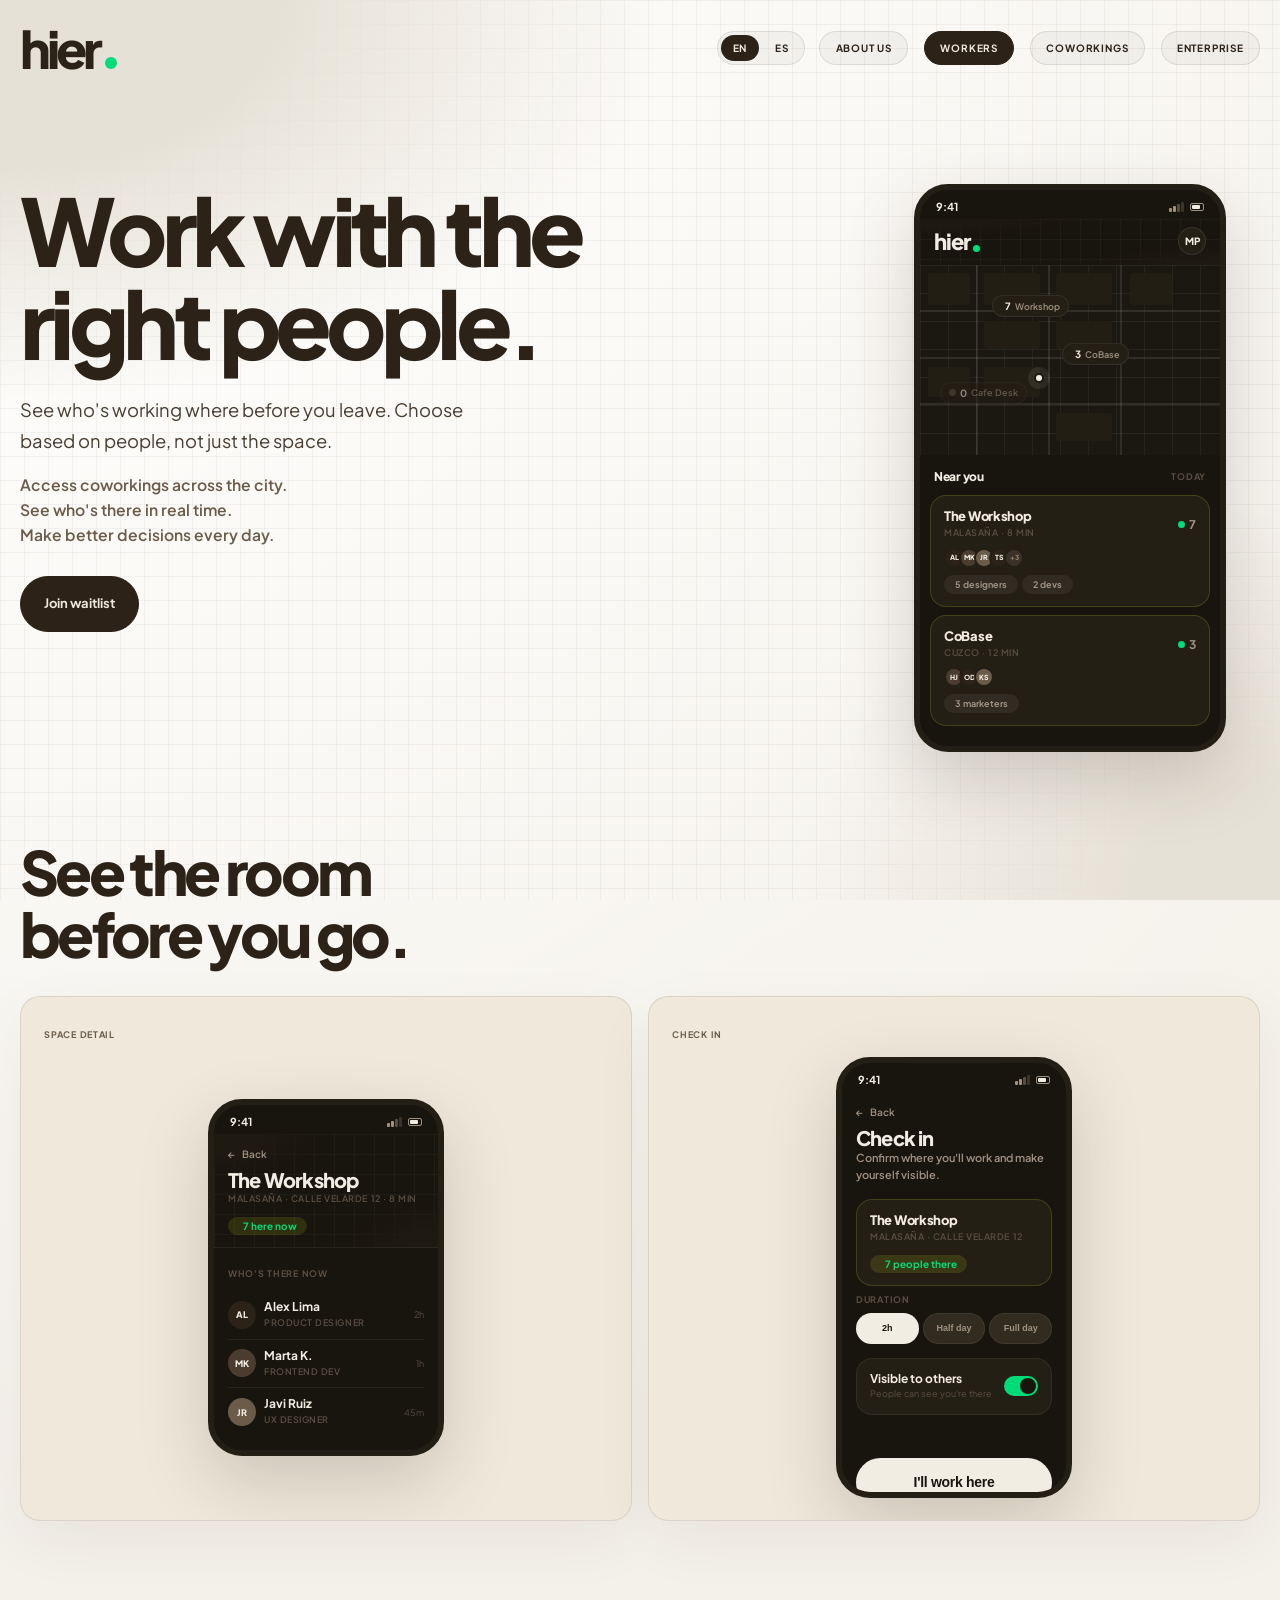
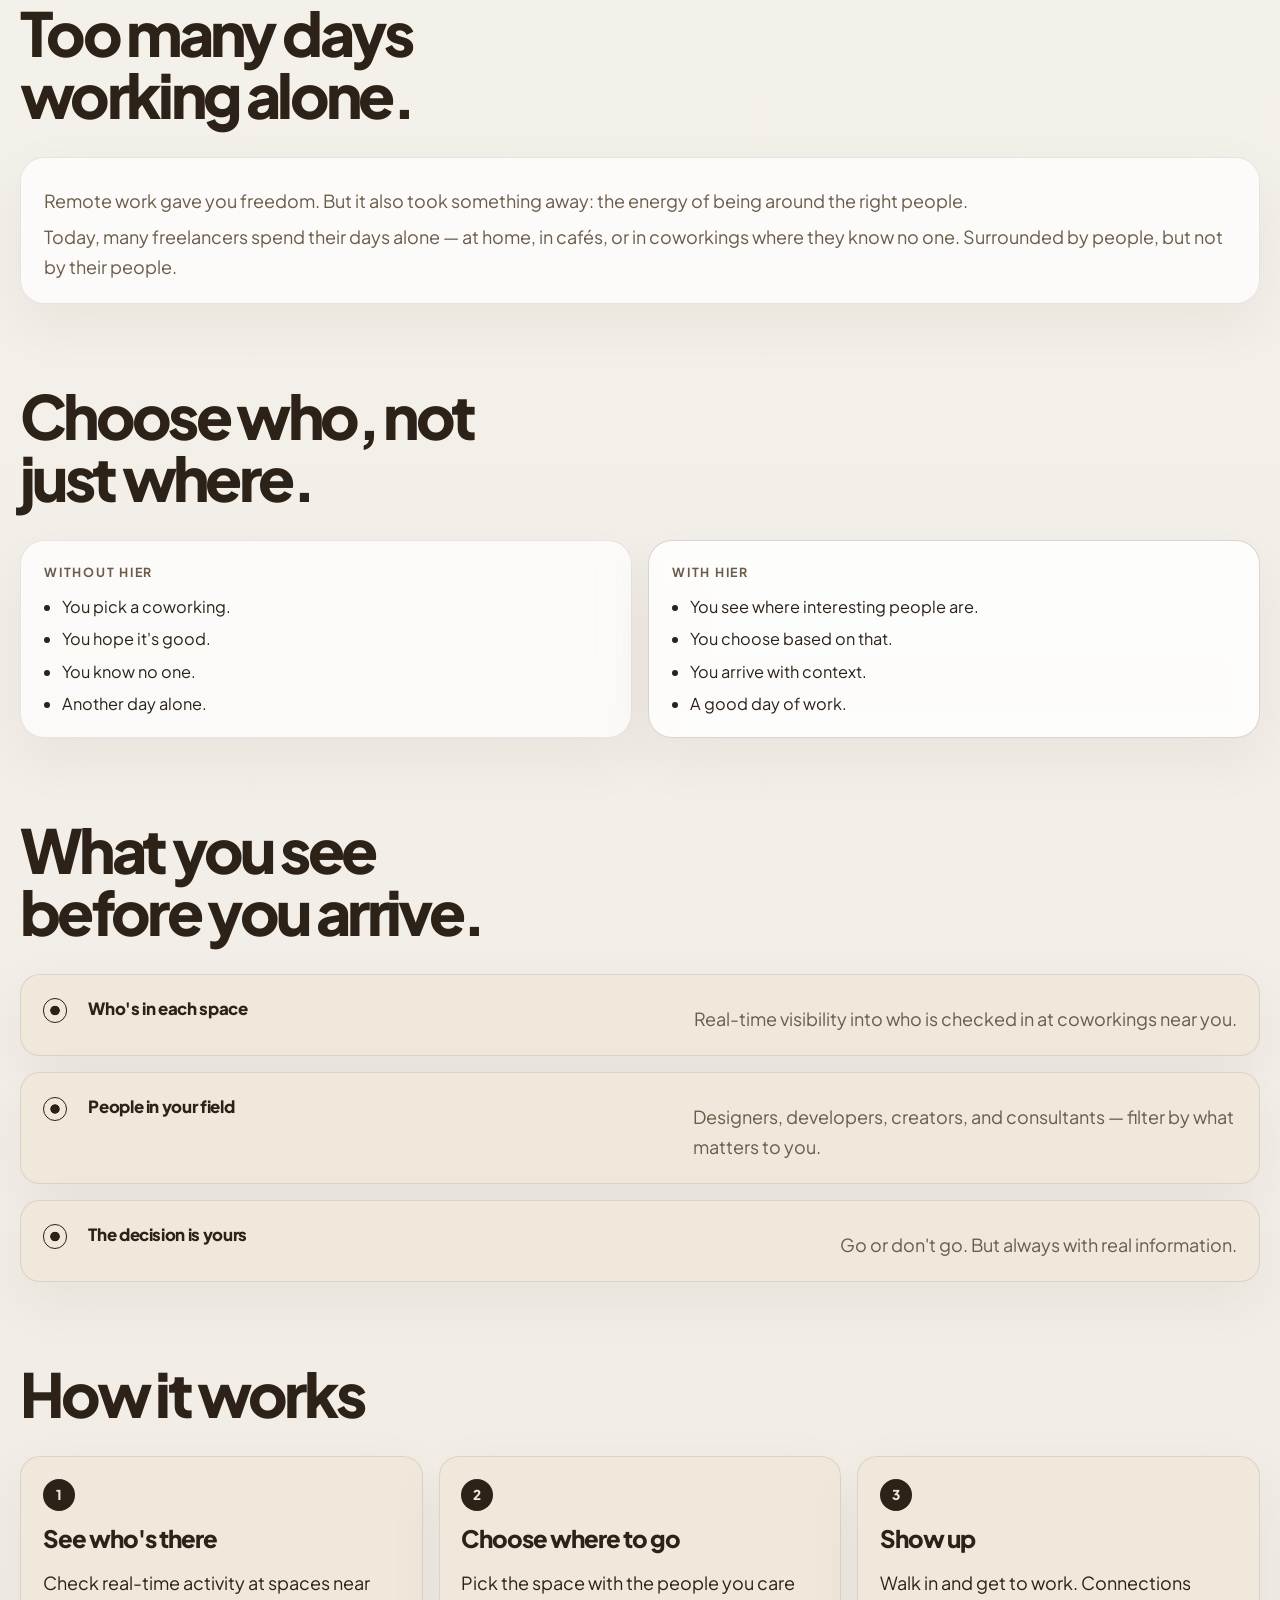
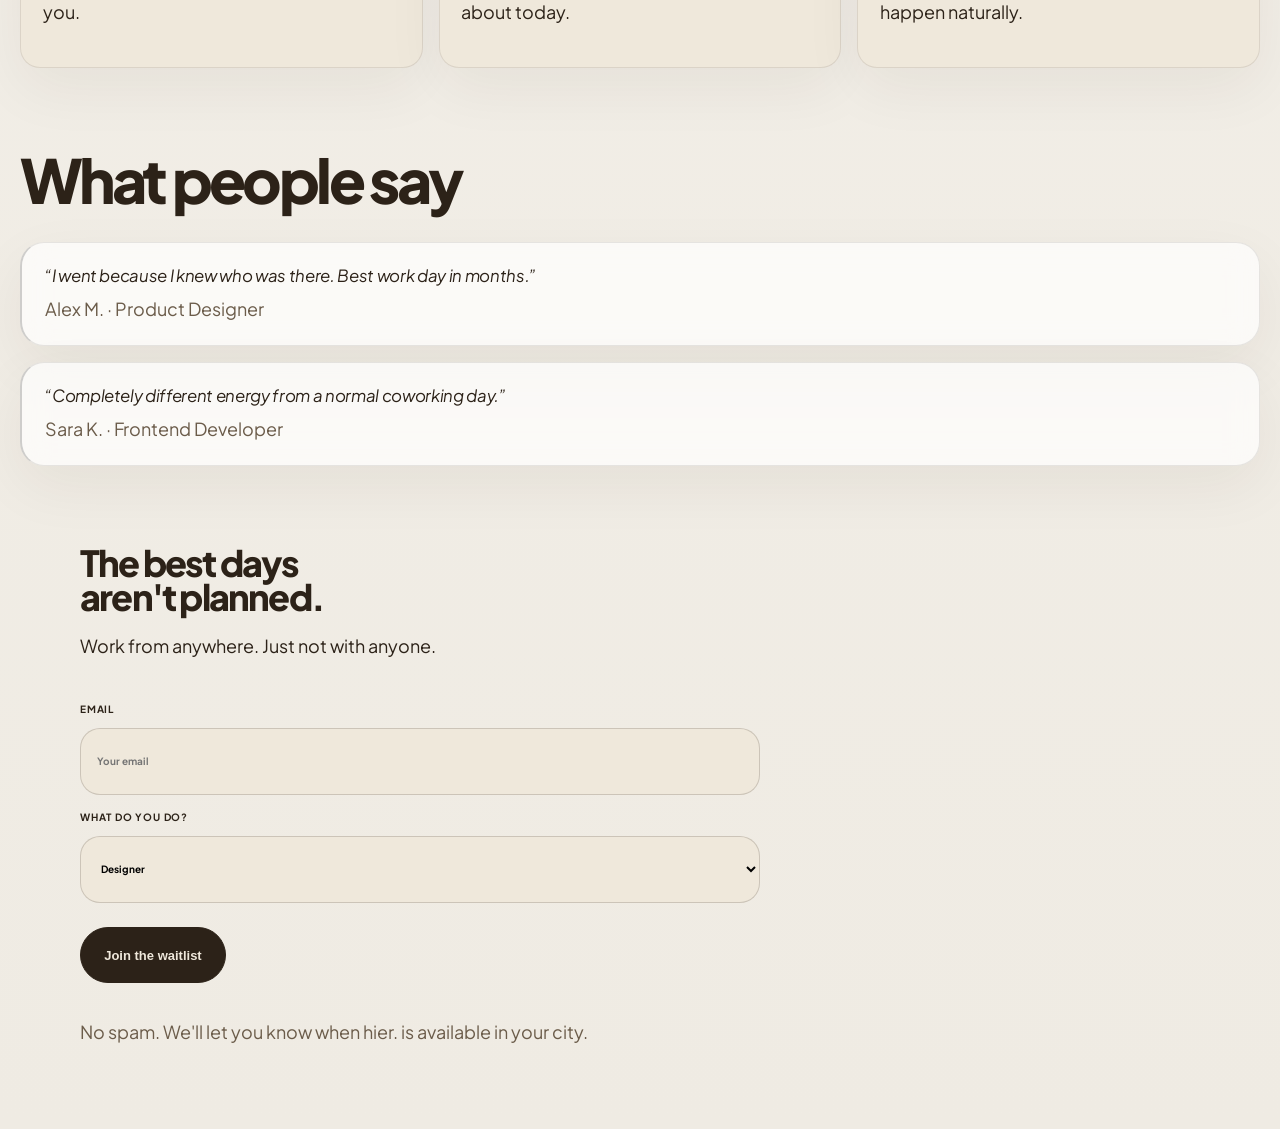
==== commit dd2ed7ab: "Rename brand to hier and refresh homepage" ====
--- a/demand.html
+++ b/demand.html
@@ -3,11 +3,11 @@
   <head>
     <meta charset="UTF-8" />
     <meta name="viewport" content="width=device-width, initial-scale=1.0" />
-    <title data-i18n="meta.demand.title">here. | Workers</title>
+    <title data-i18n="meta.demand.title">hier. | Workers</title>
     <meta
       data-i18n-attr="content:meta.demand.description"
       name="description"
-      content="here. shows workers who is at each coworking so they can choose where to go based on people, not guesswork."
+      content="hier. shows workers who is at each coworking so they can choose where to go based on people, not guesswork."
     />
     <link rel="preconnect" href="https://fonts.googleapis.com" />
     <link rel="preconnect" href="https://fonts.gstatic.com" crossorigin />
@@ -21,8 +21,8 @@
   <body class="demand-workers-page">
     <div class="page-noise" aria-hidden="true"></div>
     <header class="site-header">
-      <a class="brandmark" href="./index.html" aria-label="here. home">
-        <span class="brandmark-word">here</span><span class="logo-dot-active" aria-hidden="true"></span>
+      <a class="brandmark" href="./index.html" aria-label="hier. home">
+        <span class="brandmark-word">hier</span><span class="logo-dot-active" aria-hidden="true"></span>
       </a>
       <div class="header-actions">
         <div class="language-switcher" aria-label="Language switcher">
@@ -73,7 +73,7 @@
               <div class="demand-grid-mask demand-grid-mask-two"></div>
               <div class="demand-phone-top-inner">
                 <div class="demand-phone-logo">
-                  <span>here</span>
+                  <span>hier</span>
                   <span class="logo-dot-active"></span>
                 </div>
                 <div class="demand-phone-avatar">MP</div>
@@ -300,7 +300,7 @@
         </div>
         <div class="demand-compare-grid reveal">
           <article class="demand-compare-card">
-            <p class="demand-compare-label" data-i18n="demand.problem.oldLabel">Without Here</p>
+            <p class="demand-compare-label" data-i18n="demand.problem.oldLabel">Without Hier</p>
             <ul class="demand-compare-list">
               <li data-i18n="demand.problem.one.title">You pick a coworking.</li>
               <li data-i18n="demand.problem.two.title">You hope it&apos;s good.</li>
@@ -309,7 +309,7 @@
             </ul>
           </article>
           <article class="demand-compare-card is-strong">
-            <p class="demand-compare-label" data-i18n="demand.problem.newLabel">With Here</p>
+            <p class="demand-compare-label" data-i18n="demand.problem.newLabel">With Hier</p>
             <ul class="demand-compare-list">
               <li data-i18n="demand.problem.newOne">You see where interesting people are.</li>
               <li data-i18n="demand.problem.newTwo">You choose based on that.</li>
@@ -417,7 +417,7 @@
             Join the waitlist
           </button>
           <p class="metrics-note" data-i18n="demand.form.note">
-            No spam. We&apos;ll let you know when here. is available in your city.
+            No spam. We&apos;ll let you know when hier. is available in your city.
           </p>
         </form>
       </section>
--- a/styles.css
+++ b/styles.css
@@ -252,13 +252,6 @@
   padding-bottom: 4.5rem;
 }
 
-.index-page .hero-copy h1 {
-  max-width: 11.5ch;
-  font-size: clamp(3.35rem, 7.8vw, 5.8rem);
-  line-height: 1;
-  letter-spacing: -0.06em;
-}
-
 .hero-copy h1 {
   max-width: 9ch;
   font-size: clamp(3.4rem, 8vw, 52px);
@@ -739,6 +732,24 @@
   border-bottom-color: rgba(236, 226, 214, 0.1);
 }
 
+.enterprise-dark-page .pricing-band h2 {
+  margin: 0 0 1.5rem;
+  font-size: clamp(2.25rem, 5vw, 3rem);
+  line-height: 1;
+  letter-spacing: -0.06em;
+  color: var(--ink-d-primary);
+}
+
+.enterprise-dark-page .pricing-band .price-cards {
+  grid-template-columns: repeat(4, minmax(0, 1fr));
+}
+
+.enterprise-dark-page .price-cards article strong {
+  font-size: 18px;
+  line-height: 1.1;
+  letter-spacing: -0.5px;
+}
+
 .enterprise-dark-page .statement-strip p:first-child {
   color: var(--ink-d-primary);
 }
@@ -825,10 +836,6 @@
   max-width: 11.5ch;
   color: var(--ink-d-primary);
   text-transform: none;
-  letter-spacing: -0.06em;
-  font-size: clamp(3.35rem, 7.8vw, 5.8rem);
-  line-height: 1;
-  margin: 0;
 }
 
 .supply-dark-page .hero-text {
@@ -1366,11 +1373,7 @@
 
 .demand-workers-page .hero-copy h1 {
   max-width: 11ch;
-  font-size: clamp(3.4rem, 8vw, 6.3rem);
-  line-height: 0.98;
-  letter-spacing: -0.07em;
   text-transform: none;
-  margin: 0;
 }
 
 .demand-workers-page .hero-text {
@@ -2536,3 +2539,16 @@
     padding-bottom: 4rem;
   }
 }
+.index-page .hero-copy h1,
+.supply-dark-page .hero-copy h1,
+.demand-workers-page .hero-copy h1,
+.enterprise-dark-page .hero-copy h1 {
+  font-size: clamp(3.35rem, 7.8vw, 5.8rem);
+  line-height: 1;
+  letter-spacing: -0.06em;
+  margin: 0;
+}
+
+.index-page .hero-copy h1 {
+  max-width: 11.5ch;
+}
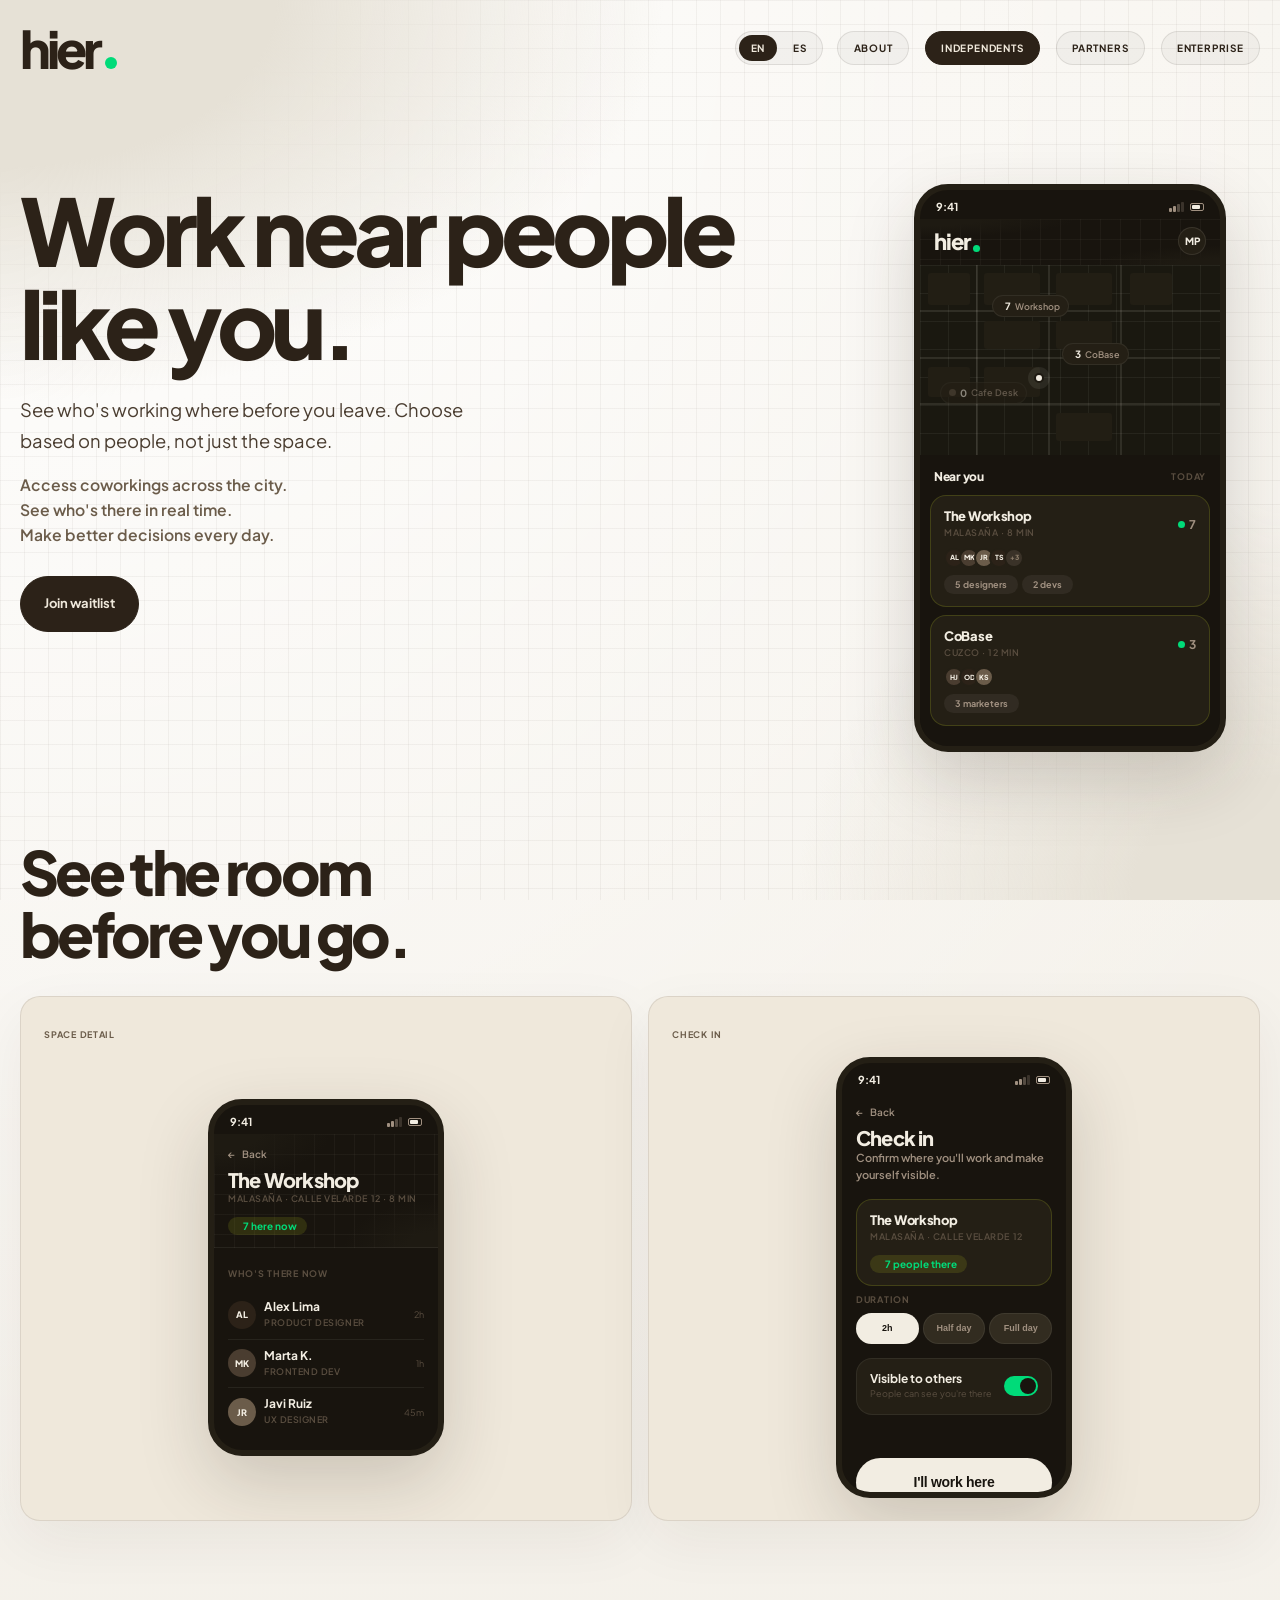
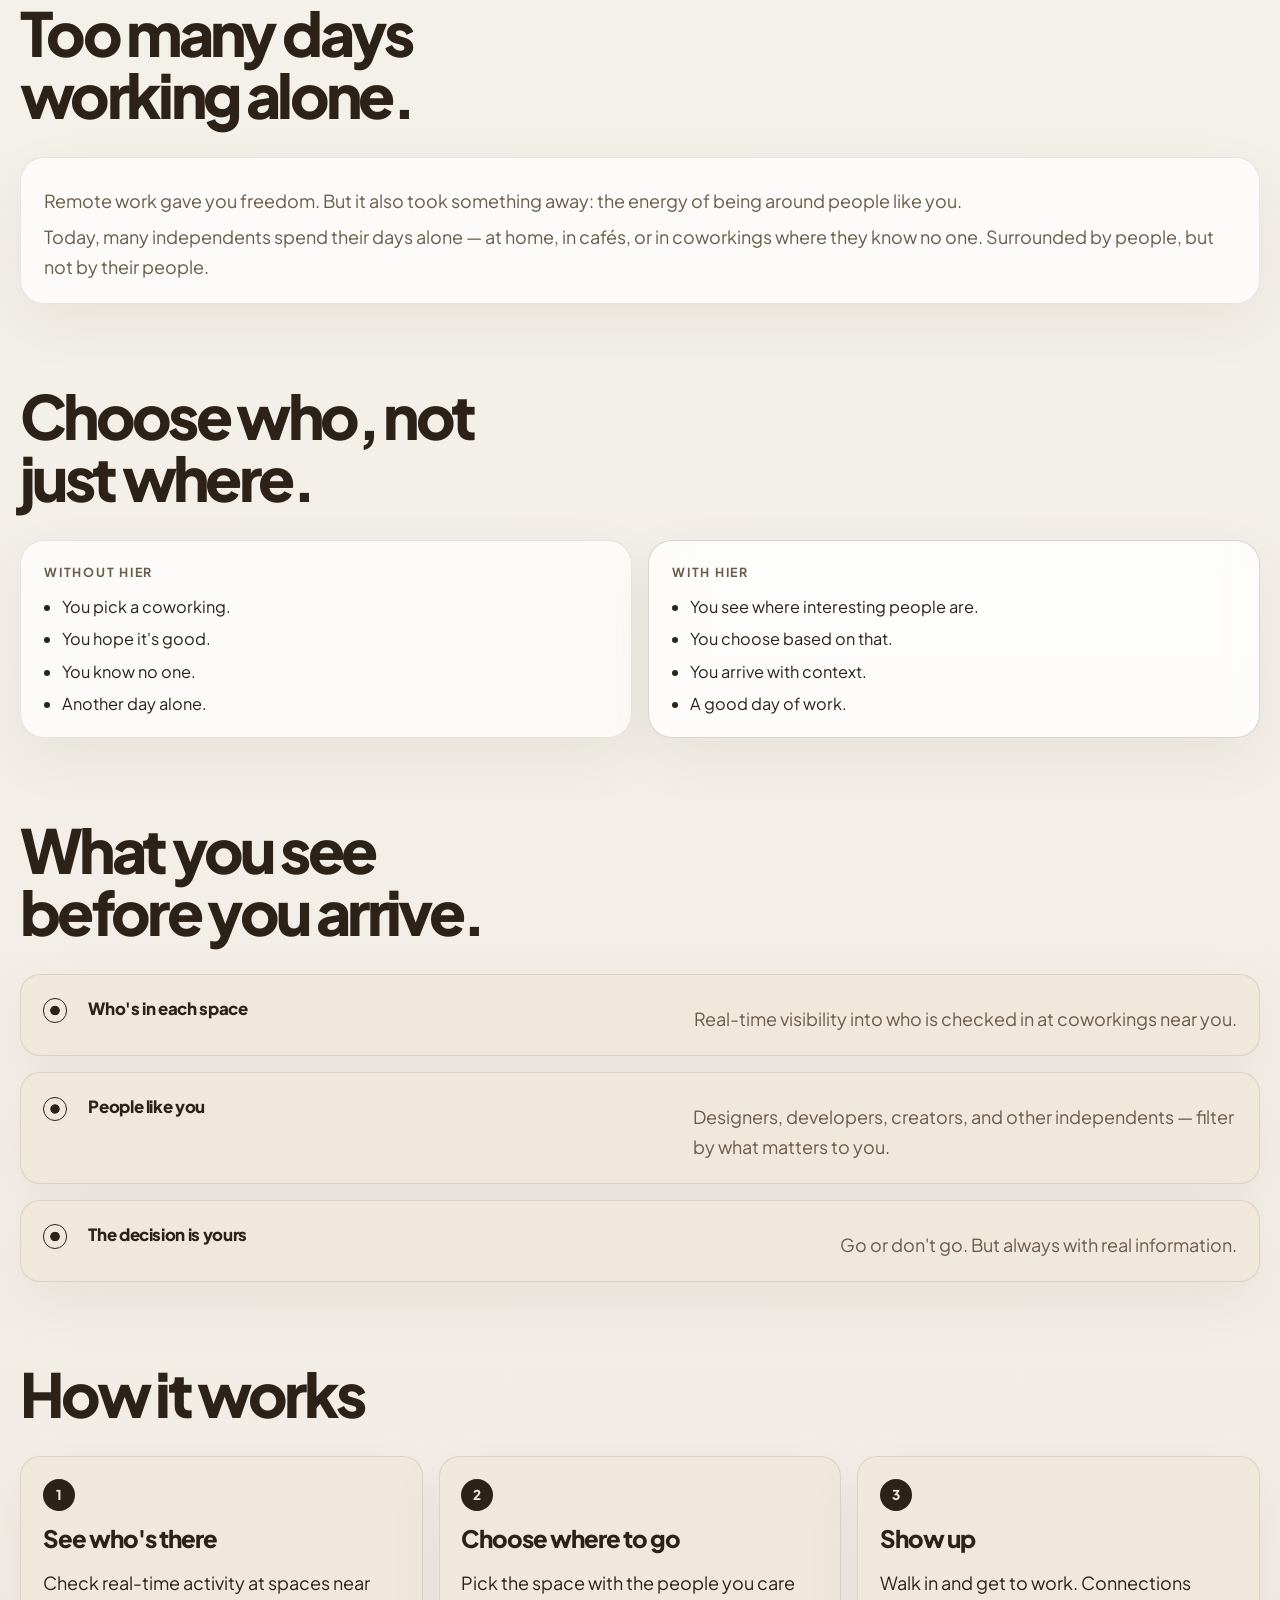
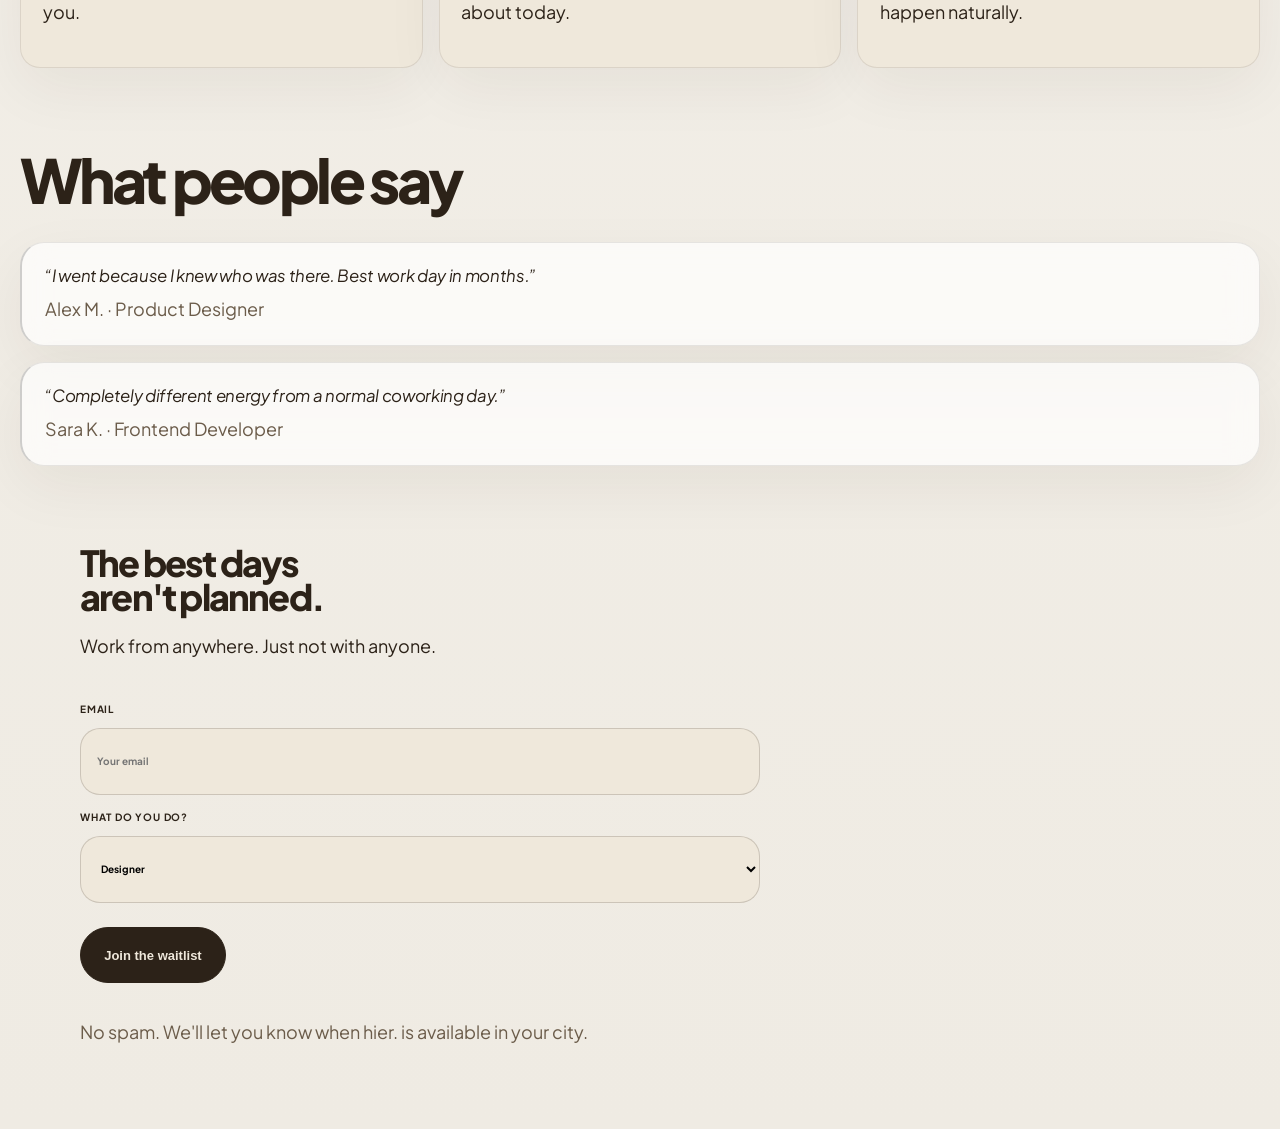
==== commit 8af904f3: "Update landing terminology for hier audiences" ====
--- a/demand.html
+++ b/demand.html
@@ -3,11 +3,11 @@
   <head>
     <meta charset="UTF-8" />
     <meta name="viewport" content="width=device-width, initial-scale=1.0" />
-    <title data-i18n="meta.demand.title">hier. | Workers</title>
+    <title data-i18n="meta.demand.title">hier. | Independents</title>
     <meta
       data-i18n-attr="content:meta.demand.description"
       name="description"
-      content="hier. shows workers who is at each coworking so they can choose where to go based on people, not guesswork."
+      content="hier. shows independents who's at each coworking so they can choose where to go based on people like them, not guesswork."
     />
     <link rel="preconnect" href="https://fonts.googleapis.com" />
     <link rel="preconnect" href="https://fonts.gstatic.com" crossorigin />
@@ -30,9 +30,9 @@
           <button type="button" class="lang-button" data-lang="es">ES</button>
         </div>
         <nav class="site-nav">
-        <a href="./index.html" data-i18n="nav.about">About us</a>
-        <a href="./demand.html" aria-current="page" data-i18n="nav.demand">Workers</a>
-        <a href="./supply.html" data-i18n="nav.supply">Coworkings</a>
+        <a href="./index.html" data-i18n="nav.about">About</a>
+        <a href="./demand.html" aria-current="page" data-i18n="nav.demand">Independents</a>
+        <a href="./supply.html" data-i18n="nav.supply">Partners</a>
         <a href="./enterprise.html" data-i18n="nav.enterprise">Enterprise</a>
         </nav>
       </div>
@@ -41,7 +41,7 @@
     <main>
       <section class="hero hero-demand hero-demand-workers">
         <div class="hero-copy reveal">
-          <h1 data-i18n="demand.hero.title">Work with the right people.</h1>
+          <h1 data-i18n="demand.hero.title">Work near people like you.</h1>
           <p class="hero-text" data-i18n="demand.hero.text">
             See who&apos;s working where before you leave. Choose based on people, not just the space.
           </p>
@@ -286,10 +286,10 @@
         </div>
         <article class="demand-problem-item reveal">
           <p data-i18n="demand.flex.bodyOne">
-            Remote work gave you freedom. But it also took something away: the energy of being around the right people.
+            Remote work gave you freedom. But it also took something away: the energy of being around people like you.
           </p>
           <p data-i18n="demand.flex.bodyTwo">
-            Today, many freelancers spend their days alone — at home, in cafés, or in coworkings where they know no one. Surrounded by people, but not by their people.
+            Today, many independents spend their days alone — at home, in cafés, or in coworkings where they know no one. Surrounded by people, but not by their people.
           </p>
         </article>
       </section>
@@ -409,8 +409,8 @@
               <option data-i18n="demand.form.roleOne">Designer</option>
               <option data-i18n="demand.form.roleTwo">Developer</option>
               <option data-i18n="demand.form.roleThree">Creator</option>
-              <option data-i18n="demand.form.roleFour">Remote worker</option>
-              <option data-i18n="demand.form.roleFive">Freelancer</option>
+              <option data-i18n="demand.form.roleFour">Independent</option>
+              <option data-i18n="demand.form.roleFive">Other independent</option>
             </select>
           </label>
           <button class="button button-solid" type="submit" data-i18n="demand.form.button">
--- a/styles.css
+++ b/styles.css
@@ -1020,6 +1020,438 @@
   justify-self: end;
 }
 
+.supply-live-browser {
+  width: min(100%, 980px);
+  margin-left: auto;
+  margin-right: -1.5rem;
+  border: 1px solid rgba(242, 233, 223, 0.1);
+  border-radius: 16px;
+  overflow: hidden;
+  background: #17120d;
+  box-shadow: 0 30px 80px rgba(0, 0, 0, 0.34);
+}
+
+.supply-live-browser-bar {
+  display: flex;
+  align-items: center;
+  gap: 10px;
+  padding: 8px 14px;
+  background: #1d1711;
+  border-bottom: 1px solid rgba(242, 233, 223, 0.06);
+}
+
+.supply-live-browser-dots {
+  display: flex;
+  gap: 5px;
+}
+
+.supply-live-browser-dots span {
+  width: 9px;
+  height: 9px;
+  border-radius: 50%;
+}
+
+.supply-live-browser-dots span:nth-child(1) { background: #ff5f57; }
+.supply-live-browser-dots span:nth-child(2) { background: #ffbd2e; }
+.supply-live-browser-dots span:nth-child(3) { background: #28c840; }
+
+.supply-live-browser-url {
+  flex: 1;
+  border-radius: 5px;
+  padding: 4px 10px;
+  background: rgba(255, 255, 255, 0.06);
+  color: #5a4e40;
+  font-size: 10px;
+  font-family: ui-monospace, SFMono-Regular, Menlo, monospace;
+}
+
+.supply-live-app {
+  display: flex;
+  min-height: 440px;
+  background: var(--bg-light);
+}
+
+.supply-live-sidebar {
+  width: 184px;
+  flex-shrink: 0;
+  display: flex;
+  flex-direction: column;
+  padding: 20px 0;
+  background: #2c2218;
+}
+
+.supply-live-logo {
+  margin-bottom: 16px;
+  padding: 0 20px 20px;
+  border-bottom: 1px solid rgba(255, 255, 255, 0.07);
+}
+
+.supply-live-logo-text {
+  display: inline-flex;
+  align-items: flex-end;
+  gap: 3px;
+  color: #f2ede2;
+  font-size: 22px;
+  font-weight: 800;
+  line-height: 1;
+  letter-spacing: -1px;
+}
+
+.supply-live-logo .logo-dot-active-dark {
+  width: 6px;
+  height: 6px;
+  margin-bottom: 3px;
+}
+
+.supply-live-logo p,
+.supply-live-nav-block p,
+.supply-live-person p,
+.supply-live-topbar p,
+.supply-live-metric p,
+.supply-live-metric span,
+.supply-live-footer span,
+.supply-live-table-head span,
+.supply-live-table-row > span {
+  margin: 0;
+}
+
+.supply-live-logo p {
+  margin-top: 4px;
+  color: #5a4e40;
+  font-size: 9px;
+  font-weight: 600;
+  text-transform: uppercase;
+  letter-spacing: 0.05em;
+}
+
+.supply-live-nav-block {
+  padding: 0 12px;
+  margin-bottom: 8px;
+}
+
+.supply-live-nav-block p {
+  margin-bottom: 4px;
+  padding: 0 8px;
+  color: #3a3228;
+  font-size: 8px;
+  font-weight: 700;
+  text-transform: uppercase;
+  letter-spacing: 0.1em;
+}
+
+.supply-live-nav-item {
+  display: flex;
+  align-items: center;
+  gap: 8px;
+  margin-bottom: 2px;
+  padding: 8px;
+  border-radius: 7px;
+  color: #8c7d6a;
+  font-size: 12px;
+  font-weight: 600;
+}
+
+.supply-live-nav-item.is-active {
+  background: rgba(0, 219, 121, 0.1);
+  color: #00db79;
+}
+
+.supply-live-nav-icon {
+  width: 16px;
+  height: 16px;
+  position: relative;
+  flex-shrink: 0;
+}
+
+.supply-live-grid-icon::before,
+.supply-live-grid-icon::after,
+.supply-live-person-icon::before,
+.supply-live-person-icon::after,
+.supply-live-trend-icon::before,
+.supply-live-bars-icon::before {
+  content: "";
+  position: absolute;
+}
+
+.supply-live-grid-icon::before {
+  inset: 1px;
+  border-radius: 4px;
+  background:
+    linear-gradient(#8c7d6a, #8c7d6a) 0 0 / 6px 6px no-repeat,
+    linear-gradient(#8c7d6a, #8c7d6a) 9px 0 / 6px 6px no-repeat,
+    linear-gradient(#8c7d6a, #8c7d6a) 0 9px / 6px 6px no-repeat,
+    linear-gradient(#8c7d6a, #8c7d6a) 9px 9px / 6px 6px no-repeat;
+  opacity: 0.55;
+}
+
+.supply-live-person-icon::before {
+  left: 3px;
+  top: 2px;
+  width: 8px;
+  height: 8px;
+  border: 1.2px solid currentColor;
+  border-radius: 50%;
+}
+
+.supply-live-person-icon::after {
+  left: 1px;
+  bottom: 1px;
+  width: 12px;
+  height: 6px;
+  border: 1.2px solid currentColor;
+  border-top-left-radius: 8px;
+  border-top-right-radius: 8px;
+  border-bottom: 0;
+}
+
+.supply-live-trend-icon::before {
+  inset: 2px;
+  border-left: 1.2px solid #8c7d6a;
+  border-bottom: 1.2px solid #8c7d6a;
+  transform: skewX(-30deg) translateX(2px);
+  opacity: 0.8;
+}
+
+.supply-live-bars-icon::before {
+  left: 2px;
+  right: 2px;
+  bottom: 2px;
+  top: 2px;
+  background:
+    linear-gradient(#8c7d6a, #8c7d6a) 0 7px / 3px 7px no-repeat,
+    linear-gradient(#8c7d6a, #8c7d6a) 5px 4px / 3px 10px no-repeat,
+    linear-gradient(#8c7d6a, #8c7d6a) 10px 1px / 3px 13px no-repeat;
+  opacity: 0.8;
+}
+
+.supply-live-footer {
+  margin-top: auto;
+  padding: 16px 20px 0;
+  border-top: 1px solid rgba(255, 255, 255, 0.07);
+}
+
+.supply-live-footer strong {
+  display: block;
+  margin-bottom: 2px;
+  color: #f2ede2;
+  font-size: 11px;
+  font-weight: 700;
+}
+
+.supply-live-footer span {
+  color: #5a4e40;
+  font-size: 10px;
+}
+
+.supply-live-main {
+  flex: 1;
+  display: flex;
+  flex-direction: column;
+  overflow: hidden;
+}
+
+.supply-live-topbar {
+  display: flex;
+  align-items: center;
+  justify-content: space-between;
+  gap: 10px;
+  padding: 12px 24px;
+  background: #fdfcf8;
+  border-bottom: 1px solid rgba(44, 34, 24, 0.09);
+}
+
+.supply-live-topbar h3 {
+  margin: 0;
+  color: #2c2218;
+  font-size: 16px;
+  font-weight: 800;
+  letter-spacing: -0.4px;
+}
+
+.supply-live-topbar p {
+  margin-top: 1px;
+  color: #8c7d6a;
+  font-size: 11px;
+}
+
+.supply-live-actions {
+  display: flex;
+  align-items: center;
+  gap: 8px;
+}
+
+.supply-live-badge {
+  display: inline-flex;
+  align-items: center;
+  gap: 5px;
+  padding: 4px 10px;
+  border-radius: 999px;
+  background: rgba(0, 219, 121, 0.1);
+  color: #00db79;
+  font-size: 10px;
+  font-weight: 700;
+}
+
+.supply-live-pill {
+  border: 1px solid rgba(44, 34, 24, 0.09);
+  border-radius: 999px;
+  padding: 5px 12px;
+  background: #fdfcf8;
+  color: #4a3d30;
+  font-size: 11px;
+  font-weight: 700;
+}
+
+.supply-live-content {
+  flex: 1;
+  display: flex;
+  flex-direction: column;
+  gap: 14px;
+  overflow: hidden;
+  padding: 20px 24px;
+}
+
+.supply-live-metrics {
+  display: grid;
+  grid-template-columns: repeat(3, minmax(0, 1fr));
+  gap: 10px;
+  flex-shrink: 0;
+}
+
+.supply-live-metric,
+.supply-live-table-row {
+  border: 1px solid rgba(44, 34, 24, 0.09);
+  border-radius: 14px;
+  background: #fdfcf8;
+}
+
+.supply-live-metric {
+  padding: 14px 16px;
+}
+
+.supply-live-metric p,
+.supply-live-table-head span {
+  color: #8c7d6a;
+  font-size: 9px;
+  font-weight: 700;
+  text-transform: uppercase;
+  letter-spacing: 0.07em;
+}
+
+.supply-live-metric strong {
+  display: block;
+  margin-top: 6px;
+  color: #2c2218;
+  font-size: 22px;
+  font-weight: 800;
+  line-height: 1;
+  letter-spacing: -1px;
+}
+
+.supply-live-metric span {
+  display: block;
+  margin-top: 4px;
+  color: #8c7d6a;
+  font-size: 10px;
+}
+
+.supply-live-metric span.is-positive {
+  color: #00b862;
+  font-weight: 600;
+}
+
+.supply-live-table {
+  min-height: 0;
+  overflow: hidden;
+}
+
+.supply-live-table-head,
+.supply-live-table-row {
+  display: grid;
+  grid-template-columns: 2fr 1.2fr 1fr 1fr 80px;
+  gap: 8px;
+  align-items: center;
+}
+
+.supply-live-table-head {
+  padding: 0 16px 8px;
+}
+
+.supply-live-table-row {
+  margin-bottom: 4px;
+  padding: 10px 16px;
+}
+
+.supply-live-table-row > span {
+  color: #4a3d30;
+  font-size: 11px;
+}
+
+.supply-live-table-row > span:nth-child(3) {
+  color: #8c7d6a;
+  font-size: 10px;
+}
+
+.supply-live-table-row.is-faded {
+  opacity: 0.4;
+}
+
+.supply-live-person {
+  display: flex;
+  align-items: center;
+  gap: 8px;
+}
+
+.supply-live-person strong {
+  display: block;
+  color: #2c2218;
+  font-size: 12px;
+  font-weight: 700;
+}
+
+.supply-live-person p {
+  color: #8c7d6a;
+  font-size: 10px;
+}
+
+.supply-live-avatar {
+  width: 26px;
+  height: 26px;
+  display: grid;
+  place-items: center;
+  flex-shrink: 0;
+  border-radius: 50%;
+  color: #f2ede2;
+  font-size: 8px;
+  font-weight: 800;
+}
+
+.supply-live-avatar.dark { background: #2c2218; }
+.supply-live-avatar.mid { background: #4a3d30; }
+.supply-live-avatar.warm { background: #6b5c4a; }
+.supply-live-avatar.muted { background: #8c7d6a; }
+.supply-live-avatar.plus { background: #c4b49e; color: #4a3d30; }
+
+.supply-live-status {
+  display: inline-flex;
+  align-items: center;
+  border-radius: 999px;
+  padding: 2px 8px;
+  font-style: normal;
+  font-size: 9px;
+  font-weight: 700;
+}
+
+.supply-live-status.active {
+  background: rgba(0, 184, 98, 0.12);
+  color: #00b862;
+}
+
+.supply-live-status.idle {
+  background: rgba(44, 34, 24, 0.06);
+  color: #8c7d6a;
+}
+
 .supply-dashboard {
   width: min(100%, 920px);
   margin-left: auto;
@@ -1302,7 +1734,8 @@
     grid-template-columns: minmax(0, 1fr);
   }
 
-  .supply-dashboard {
+  .supply-dashboard,
+  .supply-live-browser {
     width: 100%;
     margin-left: 0;
     margin-right: 0;
@@ -1310,6 +1743,40 @@
 }
 
 @media (max-width: 820px) {
+  .supply-live-app {
+    flex-direction: column;
+  }
+
+  .supply-live-sidebar {
+    width: 100%;
+    padding-bottom: 14px;
+  }
+
+  .supply-live-topbar,
+  .supply-live-actions {
+    align-items: flex-start;
+  }
+
+  .supply-live-topbar {
+    flex-direction: column;
+  }
+
+  .supply-live-metrics {
+    grid-template-columns: 1fr;
+  }
+
+  .supply-live-table-head,
+  .supply-live-table-row {
+    grid-template-columns: 1.7fr 1fr 1fr;
+  }
+
+  .supply-live-table-head span:nth-child(4),
+  .supply-live-table-head span:nth-child(5),
+  .supply-live-table-row > span:nth-child(4),
+  .supply-live-table-row > span:nth-child(5) {
+    display: none;
+  }
+
   .supply-dashboard-main {
     grid-template-columns: 1fr;
     min-height: auto;
@@ -1332,6 +1799,27 @@
 }
 
 @media (max-width: 560px) {
+  .supply-live-content {
+    padding: 16px;
+  }
+
+  .supply-live-table-head,
+  .supply-live-table-row {
+    grid-template-columns: 1fr;
+  }
+
+  .supply-live-table-head {
+    display: none;
+  }
+
+  .supply-live-table-row > span {
+    display: none;
+  }
+
+  .supply-live-table-row > span:nth-child(2) {
+    display: block;
+  }
+
   .supply-dashboard-topbar,
   .supply-dashboard-brand {
     align-items: flex-start;
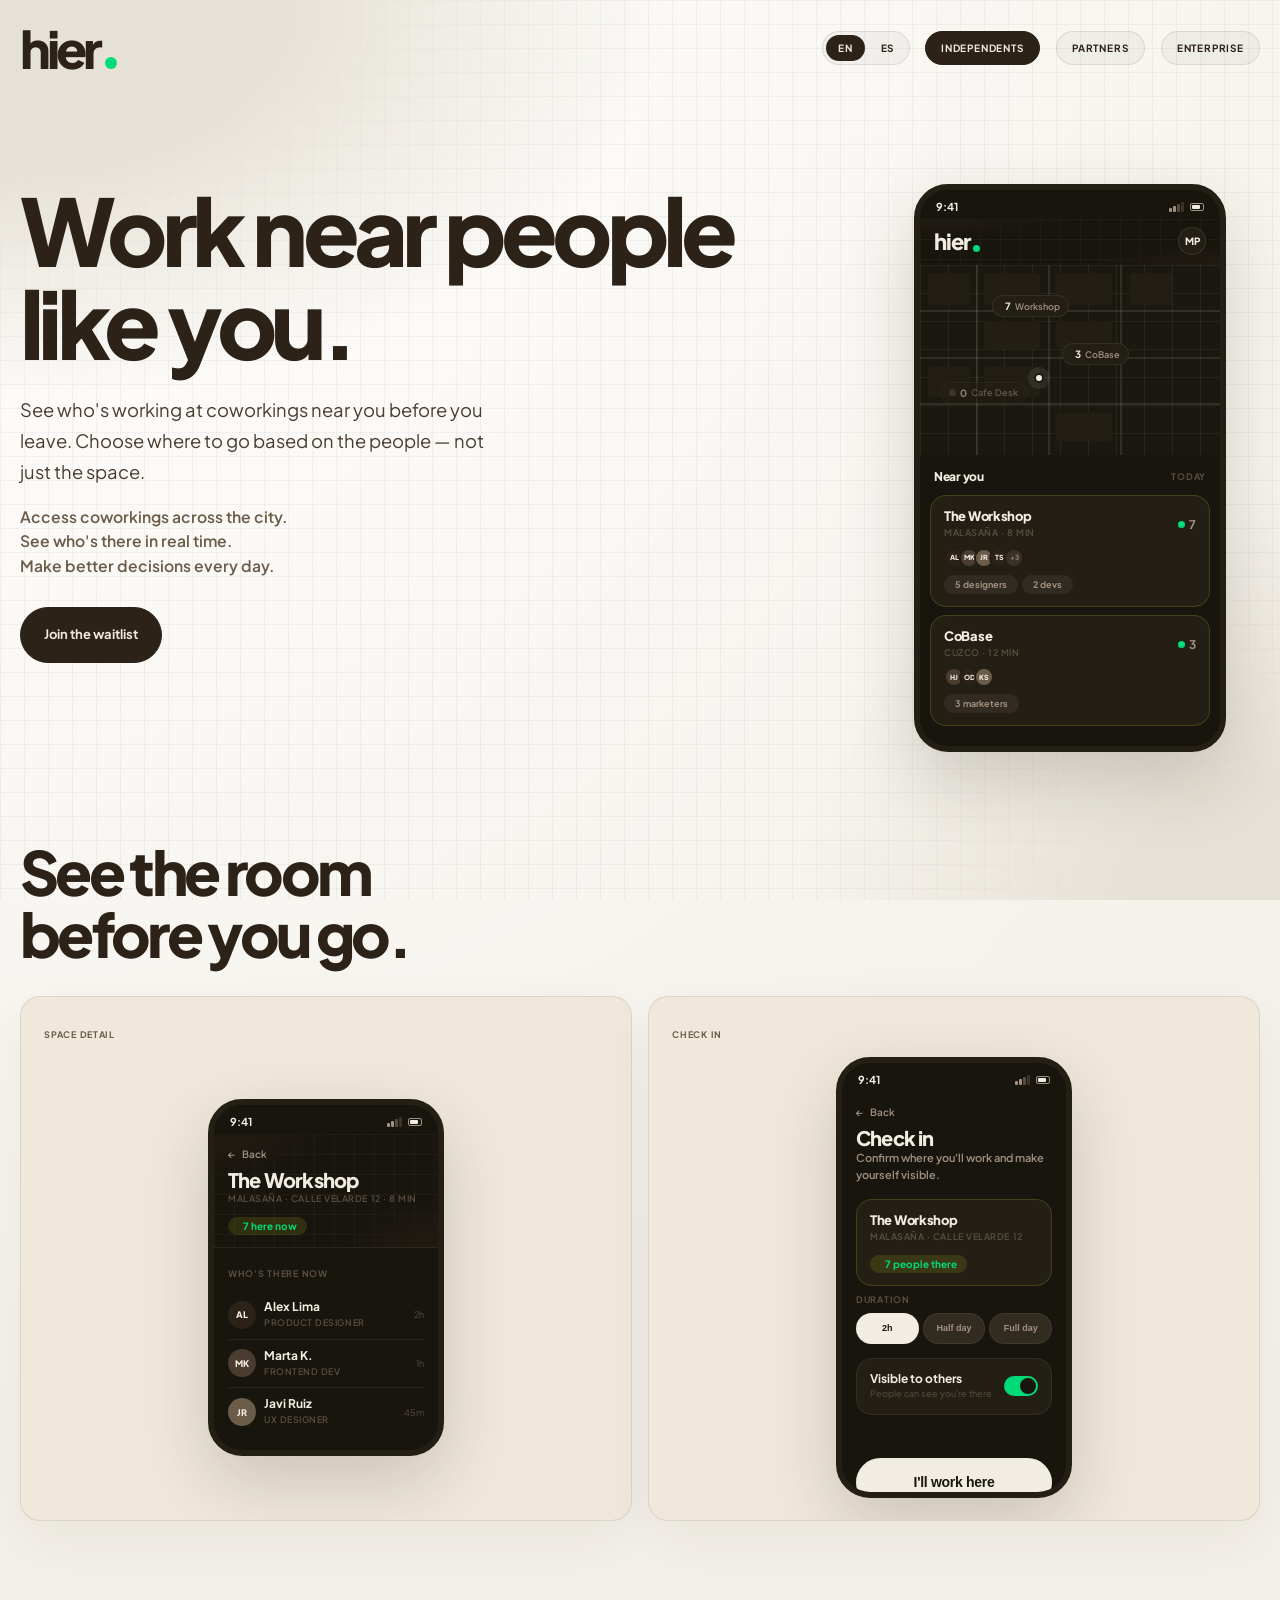
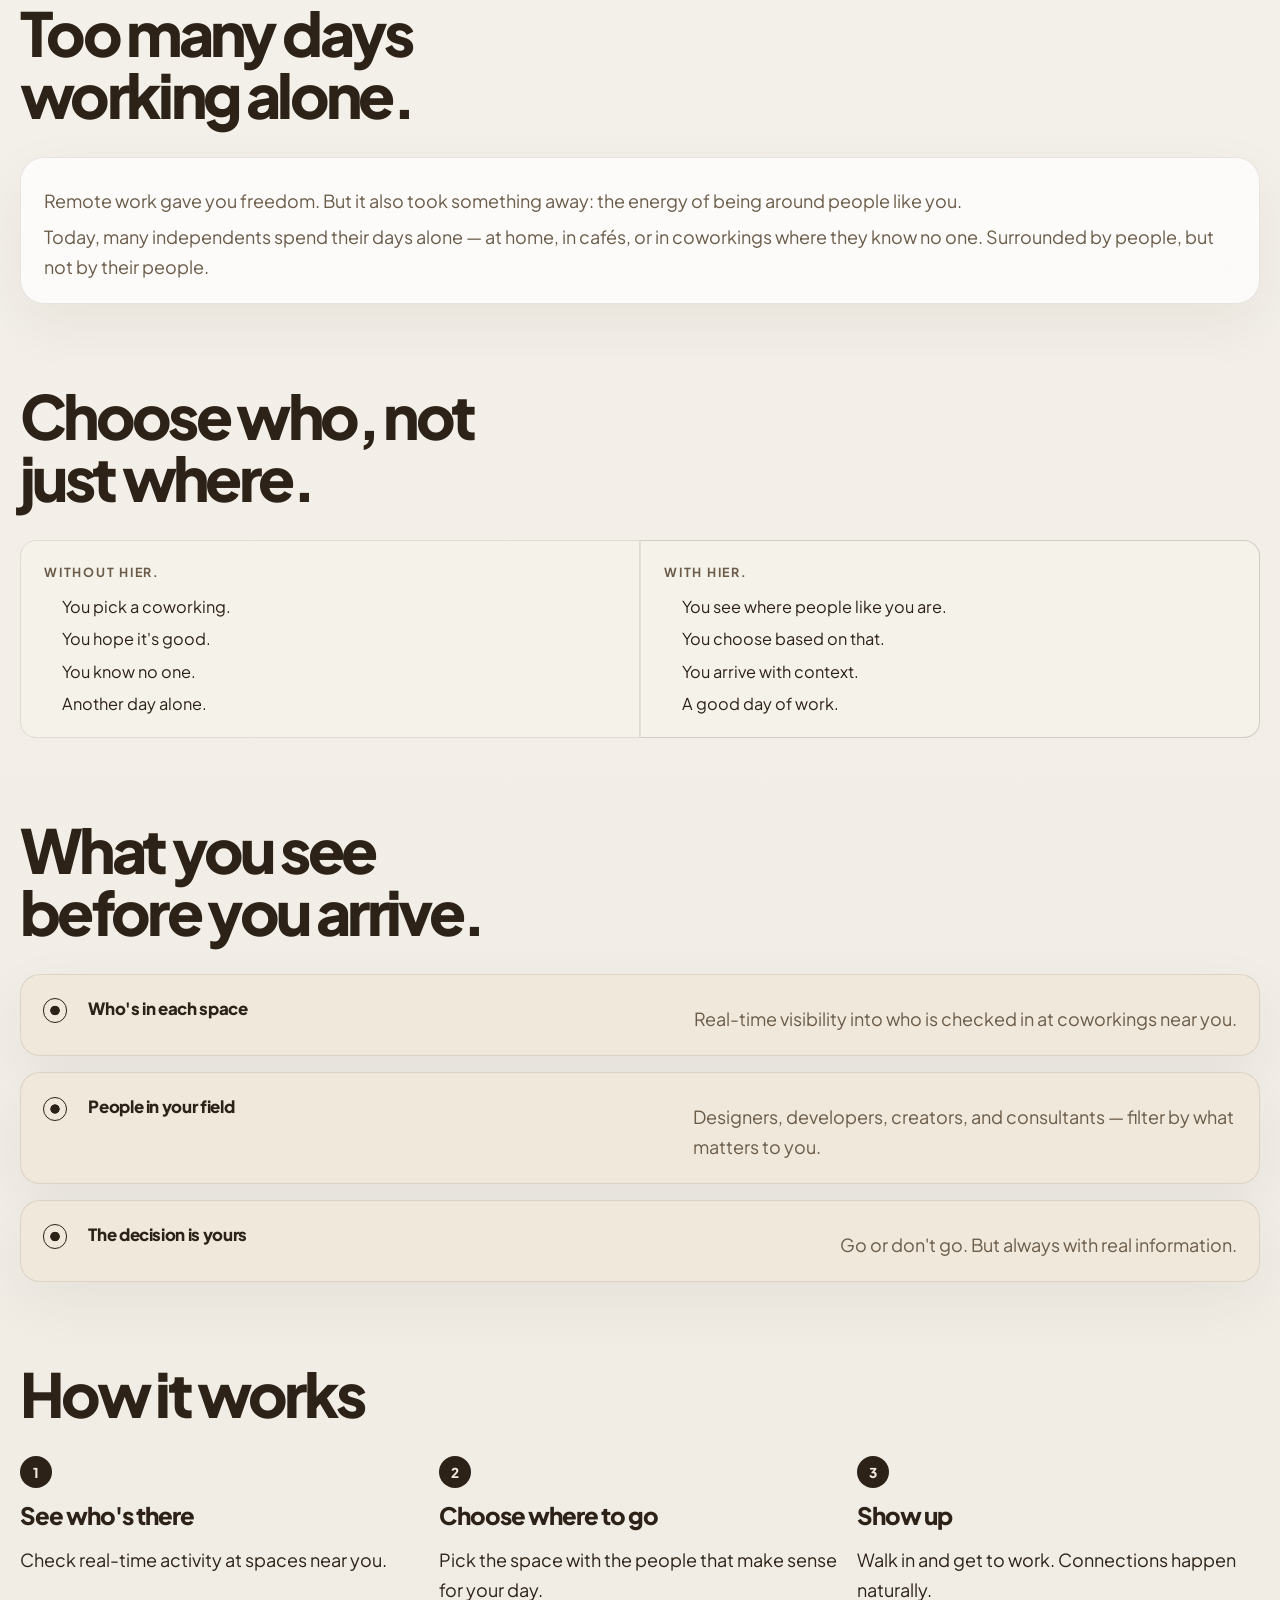
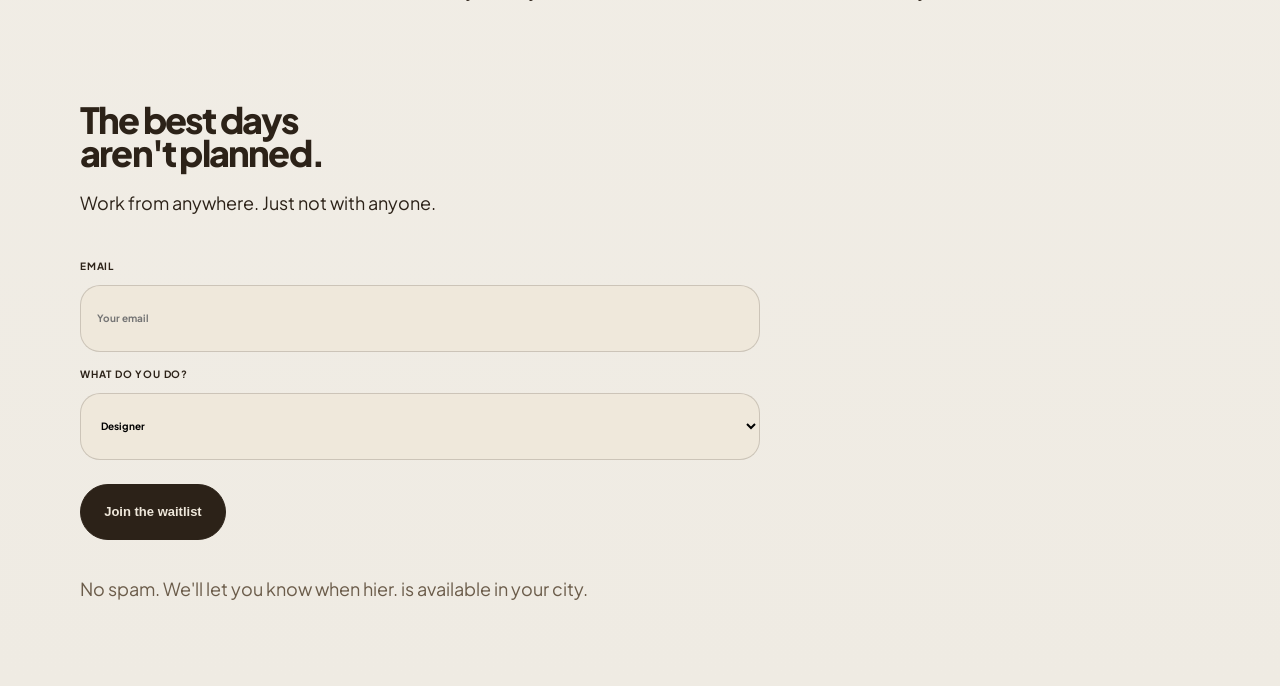
==== commit 741c5109: "Update demand and supply landing copy" ====
--- a/demand.html
+++ b/demand.html
@@ -30,7 +30,6 @@
           <button type="button" class="lang-button" data-lang="es">ES</button>
         </div>
         <nav class="site-nav">
-        <a href="./index.html" data-i18n="nav.about">About</a>
         <a href="./demand.html" aria-current="page" data-i18n="nav.demand">Independents</a>
         <a href="./supply.html" data-i18n="nav.supply">Partners</a>
         <a href="./enterprise.html" data-i18n="nav.enterprise">Enterprise</a>
@@ -43,7 +42,7 @@
         <div class="hero-copy reveal">
           <h1 data-i18n="demand.hero.title">Work near people like you.</h1>
           <p class="hero-text" data-i18n="demand.hero.text">
-            See who&apos;s working where before you leave. Choose based on people, not just the space.
+            See who&apos;s working at coworkings near you before you leave. Choose where to go based on the people — not just the space.
           </p>
           <div class="demand-hero-sub reveal">
             <span data-i18n="demand.hero.subOne">Access coworkings across the city.</span>
@@ -51,7 +50,7 @@
             <span data-i18n="demand.hero.subThree">Make better decisions every day.</span>
           </div>
           <div class="hero-actions">
-            <a class="button button-solid" href="#waitlist" data-i18n="demand.hero.ctaPrimary">Join waitlist</a>
+            <a class="button button-solid" href="#waitlist" data-i18n="demand.hero.ctaPrimary">Join the waitlist</a>
           </div>
         </div>
 
@@ -298,24 +297,24 @@
         <div class="section-intro reveal demand-simple-intro">
           <h2 data-i18n="demand.problem.title">Choose who, not just where.</h2>
         </div>
-        <div class="demand-compare-grid reveal">
+        <div class="demand-compare-grid demand-compare-grid-plain reveal">
           <article class="demand-compare-card">
-            <p class="demand-compare-label" data-i18n="demand.problem.oldLabel">Without Hier</p>
-            <ul class="demand-compare-list">
-              <li data-i18n="demand.problem.one.title">You pick a coworking.</li>
-              <li data-i18n="demand.problem.two.title">You hope it&apos;s good.</li>
-              <li data-i18n="demand.problem.three.title">You know no one.</li>
-              <li data-i18n="demand.problem.four.title">Another day alone.</li>
-            </ul>
+            <p class="demand-compare-label" data-i18n="demand.problem.oldLabel">Without hier.</p>
+            <div class="demand-compare-list">
+              <p data-i18n="demand.problem.one.title">You pick a coworking.</p>
+              <p data-i18n="demand.problem.two.title">You hope it&apos;s good.</p>
+              <p data-i18n="demand.problem.three.title">You know no one.</p>
+              <p data-i18n="demand.problem.four.title">Another day alone.</p>
+            </div>
           </article>
           <article class="demand-compare-card is-strong">
-            <p class="demand-compare-label" data-i18n="demand.problem.newLabel">With Hier</p>
-            <ul class="demand-compare-list">
-              <li data-i18n="demand.problem.newOne">You see where interesting people are.</li>
-              <li data-i18n="demand.problem.newTwo">You choose based on that.</li>
-              <li data-i18n="demand.problem.newThree">You arrive with context.</li>
-              <li data-i18n="demand.problem.newFour">A good day of work.</li>
-            </ul>
+            <p class="demand-compare-label" data-i18n="demand.problem.newLabel">With hier.</p>
+            <div class="demand-compare-list">
+              <p data-i18n="demand.problem.newOne">You see where people like you are.</p>
+              <p data-i18n="demand.problem.newTwo">You choose based on that.</p>
+              <p data-i18n="demand.problem.newThree">You arrive with context.</p>
+              <p data-i18n="demand.problem.newFour">A good day&apos;s work.</p>
+            </div>
           </article>
         </div>
       </section>
@@ -350,7 +349,7 @@
         <div class="section-intro reveal demand-simple-intro">
           <h2 data-i18n="demand.how.title">How it works</h2>
         </div>
-        <div class="feature-grid demand-steps-grid">
+        <div class="feature-grid demand-steps-grid demand-steps-plain">
           <article class="feature-card reveal">
             <span class="feature-index">1</span>
             <h3 data-i18n="demand.how.one.title">See who&apos;s there</h3>
@@ -362,7 +361,7 @@
             <span class="feature-index">2</span>
             <h3 data-i18n="demand.how.two.title">Choose where to go</h3>
             <p data-i18n="demand.how.two.text">
-              Pick the space with the people you care about today.
+              Pick the space with the people that make sense for your day.
             </p>
           </article>
           <article class="feature-card reveal">
@@ -372,22 +371,6 @@
               Walk in and get to work. Connections happen naturally.
             </p>
           </article>
-        </div>
-      </section>
-
-      <section class="content-grid demand-simple-section">
-        <div class="section-intro reveal demand-simple-intro">
-          <h2 data-i18n="demand.social.title">What people say</h2>
-        </div>
-        <div class="demand-social-list reveal">
-          <blockquote class="demand-quote">
-            <p data-i18n="demand.social.one.quote">“I went because I knew who was there. Best work day in months.”</p>
-            <footer data-i18n="demand.social.one.meta">Alex M. · Product Designer</footer>
-          </blockquote>
-          <blockquote class="demand-quote">
-            <p data-i18n="demand.social.two.quote">“Completely different energy from a normal coworking day.”</p>
-            <footer data-i18n="demand.social.two.meta">Sara K. · Frontend Developer</footer>
-          </blockquote>
         </div>
       </section>
 
@@ -409,8 +392,8 @@
               <option data-i18n="demand.form.roleOne">Designer</option>
               <option data-i18n="demand.form.roleTwo">Developer</option>
               <option data-i18n="demand.form.roleThree">Creator</option>
-              <option data-i18n="demand.form.roleFour">Independent</option>
-              <option data-i18n="demand.form.roleFive">Other independent</option>
+              <option data-i18n="demand.form.roleFour">Remote worker</option>
+              <option data-i18n="demand.form.roleFive">Freelancer</option>
             </select>
           </label>
           <button class="button button-solid" type="submit" data-i18n="demand.form.button">
--- a/styles.css
+++ b/styles.css
@@ -3040,3 +3040,521 @@
 .index-page .hero-copy h1 {
   max-width: 11.5ch;
 }
+
+.index-manifesto-page .hero,
+.index-manifesto-page .content-grid {
+  width: min(calc(100% - 2rem), var(--max-width));
+  margin-inline: auto;
+}
+
+.hero-index-manifesto {
+  min-height: auto;
+  grid-template-columns: minmax(0, 1fr);
+  gap: 0;
+  padding-top: 5rem;
+  padding-bottom: 4.75rem;
+}
+
+.index-manifesto-page .hero-copy {
+  max-width: 1040px;
+}
+
+.index-manifesto-lead {
+  margin: 0;
+  max-width: 11ch;
+  font-size: clamp(3.35rem, 7.8vw, 5.8rem);
+  line-height: 1;
+  letter-spacing: -0.06em;
+  font-weight: 800;
+  color: var(--ink);
+}
+
+.index-manifesto-text {
+  max-width: 640px;
+  margin-top: 1.7rem;
+  font-size: 18px;
+  line-height: 1.65;
+}
+
+.index-manifesto-actions {
+  margin-top: 2rem;
+}
+
+.index-manifesto-actions .button {
+  min-height: 42px;
+  padding: 0.75rem 1.1rem;
+  background: transparent;
+  border-width: 1px;
+  font-size: 13px;
+}
+
+.index-manifesto-section {
+  padding-top: 2.25rem;
+}
+
+.index-manifesto-section + .index-manifesto-section,
+.index-proof-section,
+.index-closing-section {
+  margin-top: 5.75rem;
+}
+
+.index-manifesto-intro {
+  max-width: 860px;
+}
+
+.index-manifesto-quote {
+  margin: 0 0 1.5rem;
+  max-width: 820px;
+  font-size: clamp(22px, 2.7vw, 26px);
+  line-height: 1.4;
+  font-weight: 700;
+  color: var(--ink);
+}
+
+.index-manifesto-break {
+  font-size: clamp(2.15rem, 4.2vw, 3rem);
+  line-height: 1.08;
+  letter-spacing: -0.05em;
+  font-weight: 800;
+}
+
+.index-manifesto-intro h2 {
+  max-width: 700px;
+  font-size: clamp(2rem, 4.3vw, 3rem);
+  line-height: 1.04;
+  letter-spacing: -0.05em;
+}
+
+.index-manifesto-intro > p:last-child {
+  max-width: 640px;
+  margin: 1.6rem 0 0;
+  font-size: 18px;
+  line-height: 1.65;
+  color: var(--muted-strong);
+}
+
+.index-manifesto-columns .feature-card,
+.index-proof-card,
+.index-manifesto-paths .selector-card {
+  box-shadow: none;
+}
+
+.index-manifesto-columns .feature-card h3 {
+  font-size: 18px;
+  line-height: 1.2;
+  font-weight: 700;
+}
+
+.index-manifesto-columns .feature-card p {
+  font-size: 16px;
+  line-height: 1.6;
+  color: var(--muted-strong);
+}
+
+.index-proof-grid .feature-card {
+  gap: 0.9rem;
+}
+
+.index-proof-card strong {
+  font-size: clamp(32px, 4vw, 36px);
+  line-height: 1;
+  letter-spacing: -1.5px;
+  font-weight: 800;
+}
+
+.index-proof-card h3 {
+  font-size: 15px;
+  line-height: 1.5;
+  color: var(--muted-strong);
+}
+
+.index-proof-card p {
+  font-size: 14px;
+  line-height: 1.6;
+  color: var(--muted);
+}
+
+.index-manifesto-paths-heading {
+  margin: 0;
+  font-size: clamp(2.2rem, 5vw, 3.2rem);
+  line-height: 1.02;
+  letter-spacing: -0.05em;
+  font-weight: 800;
+}
+
+.index-manifesto-paths .selector-card {
+  min-height: 216px;
+  justify-content: space-between;
+}
+
+.index-manifesto-paths .selector-card strong {
+  font-size: 28px;
+  line-height: 1.1;
+}
+
+.index-manifesto-paths .selector-card span {
+  display: block;
+}
+
+.index-manifesto-paths .selector-card span:nth-of-type(1) {
+  margin-top: 0.9rem;
+  font-size: 17px;
+  line-height: 1.6;
+  color: var(--muted-strong);
+}
+
+.index-manifesto-paths .selector-card span:nth-of-type(2) {
+  margin-top: 1.1rem;
+  font-size: 15px;
+  font-weight: 700;
+}
+
+.index-closing-inner {
+  text-align: center;
+}
+
+.index-closing-quote {
+  margin: 0 auto;
+  max-width: 16ch;
+  font-size: clamp(3rem, 6vw, 4.4rem);
+  line-height: 0.95;
+  letter-spacing: -0.06em;
+  font-weight: 800;
+  color: var(--ink);
+}
+
+.index-closing-cta {
+  margin-top: 2rem;
+}
+
+.index-closing-note {
+  margin: 1rem 0 0;
+  font-size: 14px;
+  color: var(--muted);
+}
+
+.index-closing-note a {
+  text-decoration: underline;
+  text-underline-offset: 0.18em;
+}
+
+.index-homepage-page .hero,
+.index-homepage-page .content-grid,
+.index-homepage-page .index-homepage-footer {
+  width: min(calc(100% - 2rem), var(--max-width));
+  margin-inline: auto;
+}
+
+.hero-index-homepage {
+  min-height: auto;
+  grid-template-columns: minmax(0, 1fr);
+  gap: 0;
+  padding-top: 4.75rem;
+  padding-bottom: 4.75rem;
+}
+
+.index-homepage-page .hero-copy {
+  max-width: 980px;
+}
+
+.index-homepage-page .hero-copy h1 {
+  max-width: 10.5ch;
+  font-size: clamp(3.45rem, 7.8vw, 5.9rem);
+  line-height: 0.92;
+  letter-spacing: -0.07em;
+}
+
+.index-homepage-page .hero-text {
+  max-width: 580px;
+  margin-top: 1.7rem;
+  font-size: 18px;
+  line-height: 1.65;
+}
+
+.index-homepage-actions .button {
+  min-height: auto;
+  padding: 0.7rem 1rem;
+  border-width: 1px;
+  background: transparent;
+}
+
+.index-homepage-section,
+.index-closing-section {
+  margin-top: 5.75rem;
+}
+
+.index-homepage-intro {
+  max-width: 860px;
+}
+
+.index-homepage-intro h2 {
+  max-width: 840px;
+  font-size: clamp(2.1rem, 4.5vw, 3.15rem);
+  line-height: 1.03;
+  letter-spacing: -0.06em;
+}
+
+.index-homepage-intro p {
+  max-width: 620px;
+  margin: 1.5rem 0 0;
+  font-size: 18px;
+  line-height: 1.7;
+  color: var(--muted-strong);
+}
+
+.index-business-grid {
+  grid-template-columns: repeat(2, minmax(0, 1fr));
+}
+
+.index-business-grid .feature-card,
+.index-proof-card,
+.index-homepage-paths .selector-card {
+  box-shadow: none;
+}
+
+.index-business-label {
+  margin: 0 0 1rem;
+  font-size: 13px;
+  font-weight: 700;
+  letter-spacing: 0.07em;
+  text-transform: uppercase;
+  color: var(--ink);
+}
+
+.index-business-grid .feature-card h3 {
+  font-size: 20px;
+  line-height: 1.15;
+}
+
+.index-business-grid .feature-card p {
+  font-size: 16px;
+  line-height: 1.65;
+  color: var(--muted-strong);
+}
+
+.index-business-detail {
+  display: block;
+  margin-top: 1rem;
+  font-size: 13px;
+  font-weight: 600;
+  color: var(--muted);
+}
+
+.index-proof-grid .feature-card {
+  gap: 0.95rem;
+}
+
+.index-proof-card strong {
+  font-size: clamp(2.4rem, 4.2vw, 4rem);
+  line-height: 1;
+  letter-spacing: -0.08em;
+  font-weight: 800;
+}
+
+.index-proof-card h3 {
+  font-size: 14px;
+  line-height: 1.5;
+  color: var(--muted-strong);
+}
+
+.index-proof-card p {
+  font-size: 13px;
+  line-height: 1.6;
+  color: var(--muted);
+}
+
+.index-homepage-paths .selector-card {
+  min-height: 208px;
+  justify-content: space-between;
+  box-shadow: none;
+}
+
+.index-homepage-paths .selector-card strong {
+  font-size: 26px;
+  line-height: 1.08;
+}
+
+.index-homepage-paths .selector-card span {
+  display: block;
+}
+
+.index-homepage-paths .selector-card span:nth-of-type(1) {
+  margin-top: 0.95rem;
+  font-size: 17px;
+  line-height: 1.6;
+  color: var(--muted-strong);
+}
+
+.index-homepage-paths .selector-card span:nth-of-type(2) {
+  margin-top: 1.1rem;
+  font-size: 15px;
+  font-weight: 700;
+}
+
+.index-closing-inner {
+  text-align: center;
+}
+
+.index-closing-quote {
+  margin: 0 auto;
+  max-width: 15ch;
+  font-size: clamp(2.6rem, 5vw, 3.6rem);
+  line-height: 1;
+  letter-spacing: -0.06em;
+}
+
+.index-closing-subtitle {
+  margin: 1.25rem 0 0;
+  font-size: 16px;
+  line-height: 1.6;
+  color: var(--muted-strong);
+}
+
+.index-contact-form {
+  width: min(100%, 760px);
+  margin: 2rem auto 0;
+  box-shadow: none;
+}
+
+.index-contact-form label {
+  display: block;
+}
+
+.index-contact-form input {
+  width: 100%;
+}
+
+.index-contact-form .button-solid {
+  margin-top: 0.5rem;
+  padding-inline: 1.75rem;
+}
+
+.index-homepage-footer {
+  padding: 1.25rem 0 1.6rem;
+  display: flex;
+  align-items: center;
+  justify-content: space-between;
+  gap: 1rem;
+  color: var(--muted);
+  font-size: 11px;
+  font-weight: 600;
+}
+
+@media (max-width: 960px) {
+  .index-business-grid {
+    grid-template-columns: 1fr;
+  }
+}
+
+@media (max-width: 720px) {
+  .index-homepage-footer {
+    flex-direction: column;
+    align-items: flex-start;
+  }
+}
+
+.demand-compare-list p {
+  margin: 0;
+  font-size: 1.02rem;
+  line-height: 1.45;
+}
+
+.demand-compare-grid-plain {
+  gap: 0;
+}
+
+.demand-compare-grid-plain .demand-compare-card {
+  background: #f5f2ea;
+  border-radius: 16px;
+  box-shadow: none;
+  backdrop-filter: none;
+}
+
+.demand-compare-grid-plain .demand-compare-card:first-child {
+  border-top-right-radius: 0;
+  border-bottom-right-radius: 0;
+}
+
+.demand-compare-grid-plain .demand-compare-card:last-child {
+  border-top-left-radius: 0;
+  border-bottom-left-radius: 0;
+  border-left: 1px solid rgba(44, 34, 24, 0.09);
+}
+
+.demand-steps-plain .feature-card {
+  min-height: auto;
+  background: transparent;
+  border: 0;
+  box-shadow: none;
+  backdrop-filter: none;
+  padding: 0;
+}
+
+.demand-quote-plain {
+  padding: 0 0 0 20px;
+  background: transparent;
+  border: 0;
+  border-left: 3px solid #2c2218;
+  border-radius: 0;
+  box-shadow: none;
+  backdrop-filter: none;
+}
+
+.demand-quote-plain p {
+  font-style: normal;
+}
+
+.supply-fit-list p {
+  margin: 0;
+  font-size: 14px;
+  line-height: 1.7;
+}
+
+.supply-fit-list p::before {
+  content: "— ";
+}
+
+.comparison-left {
+  border-radius: 16px;
+  padding: 24px;
+}
+
+.comparison-right {
+  border-radius: 16px;
+  padding: 24px;
+}
+
+.problem-closing {
+  width: min(calc(100% - 2rem), 480px);
+  margin: 32px auto;
+  padding: 40px 0;
+  text-align: center;
+}
+
+.problem-closing p {
+  max-width: 14ch;
+}
+
+.supply-dark-page .comparison-left {
+  background: rgba(161, 45, 45, 0.12);
+  border: 1px solid rgba(161, 45, 45, 0.2);
+  color: #f2ede2;
+}
+
+.supply-dark-page .comparison-right {
+  background: rgba(2, 255, 141, 0.08);
+  border: 1px solid rgba(2, 255, 141, 0.15);
+  color: #f2ede2;
+}
+
+.supply-dark-page .comparison-right .demand-compare-label {
+  color: #02ff8d;
+}
+
+.supply-dark-page .problem-closing p {
+  color: #f2ede2;
+}
+
+.supply-dark-page .supply-fit-list p {
+  color: #a09080;
+}
